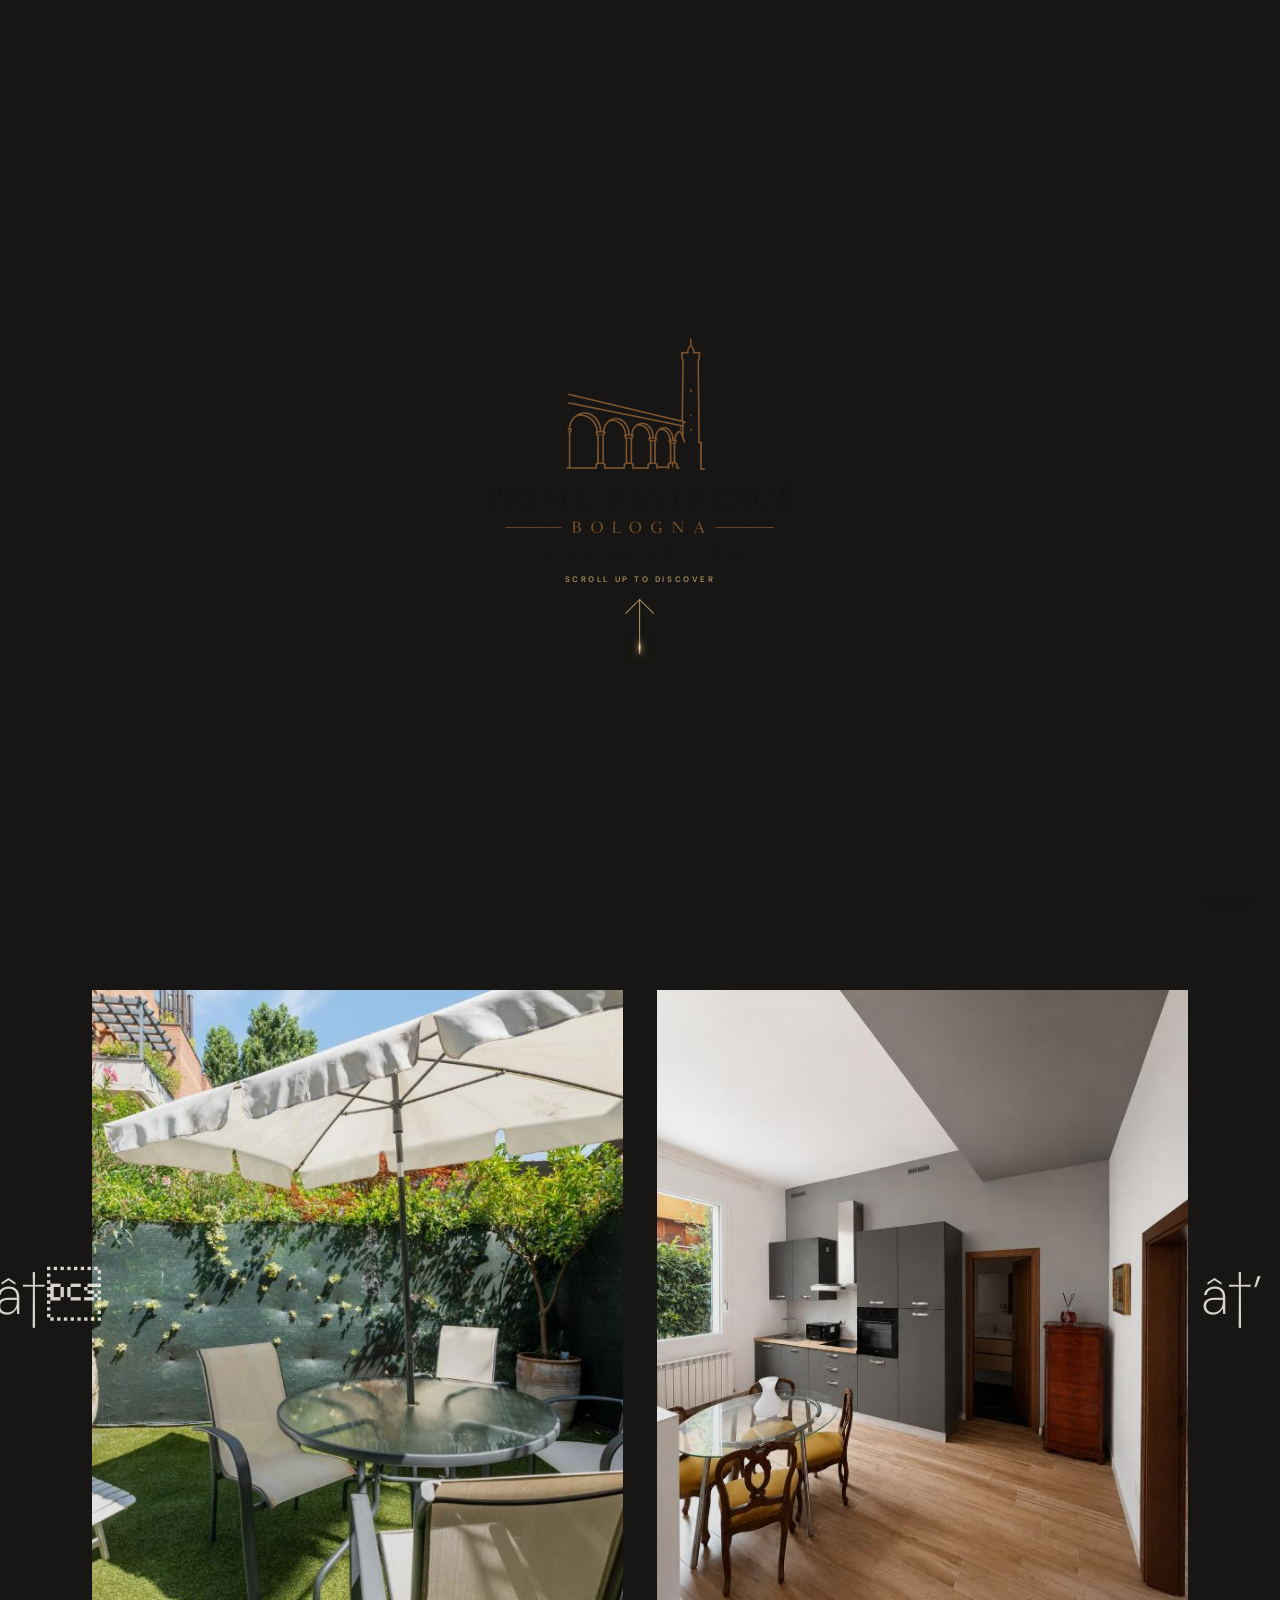
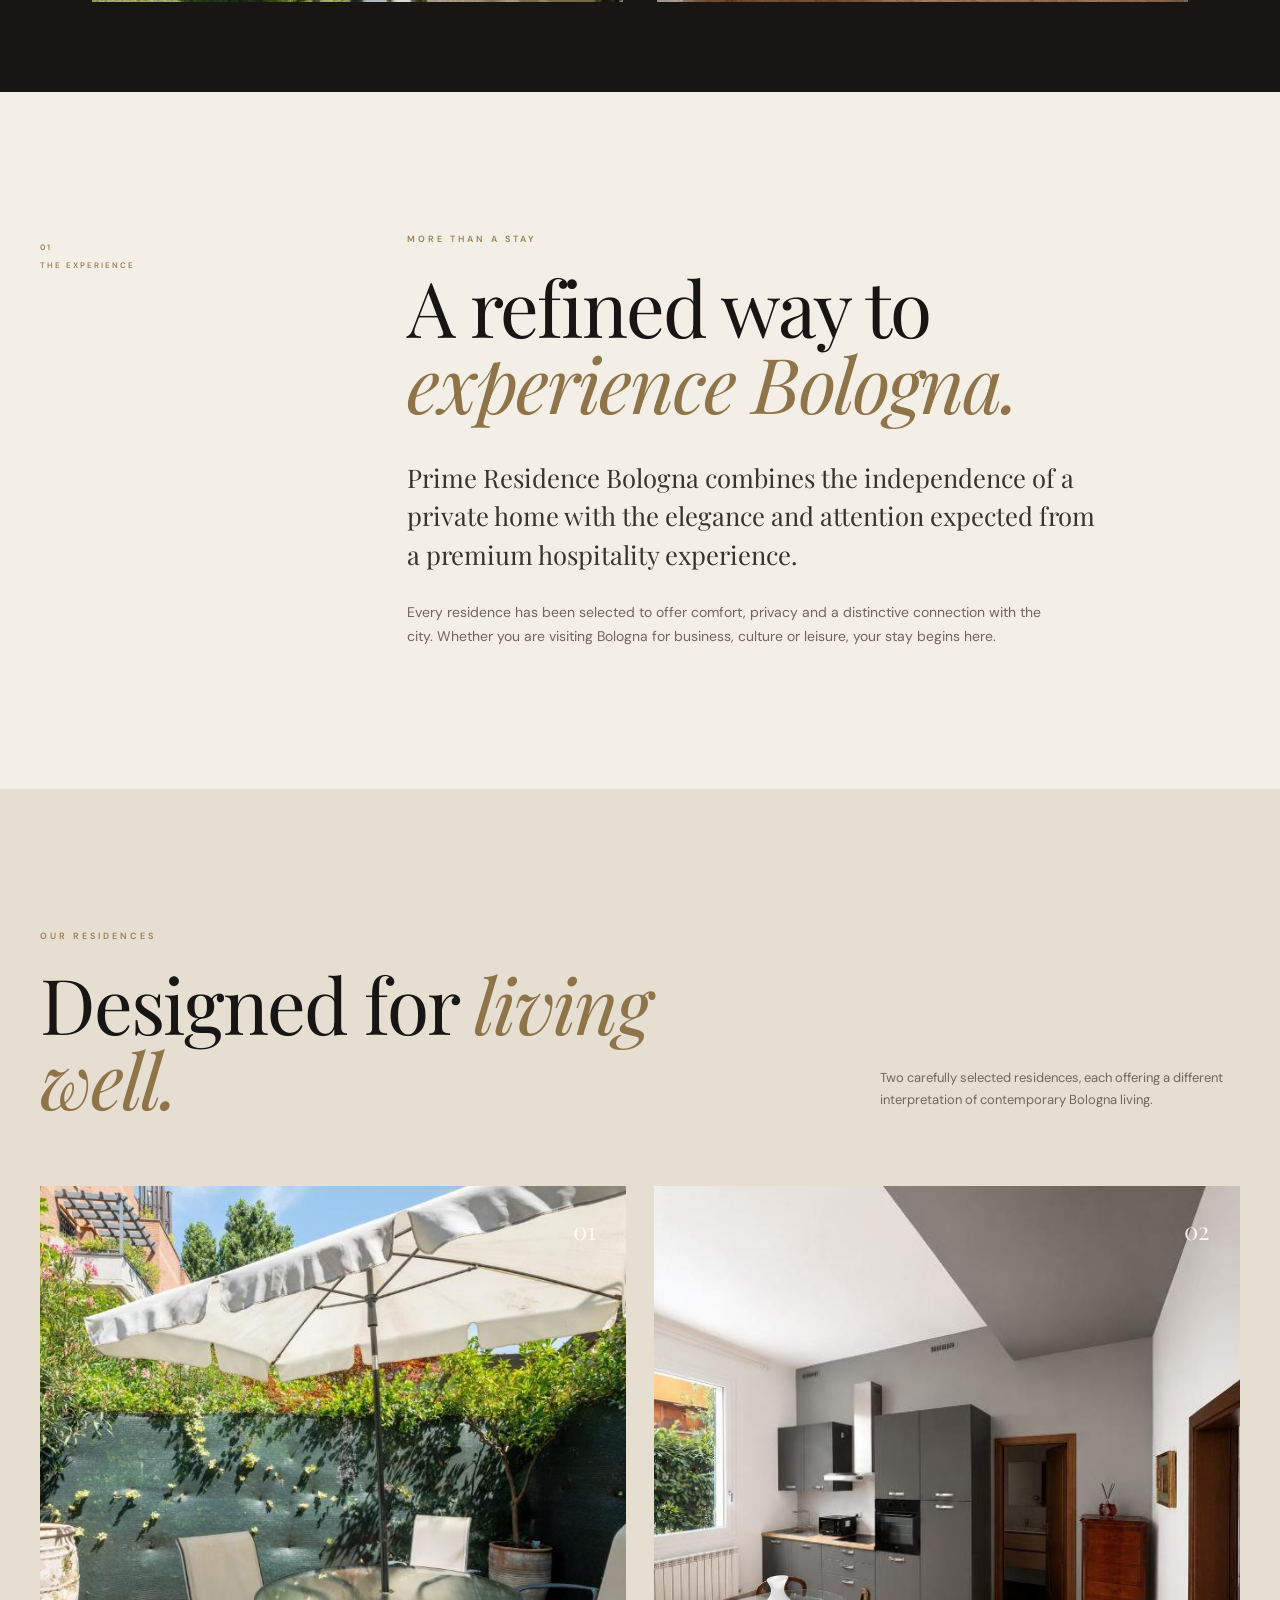
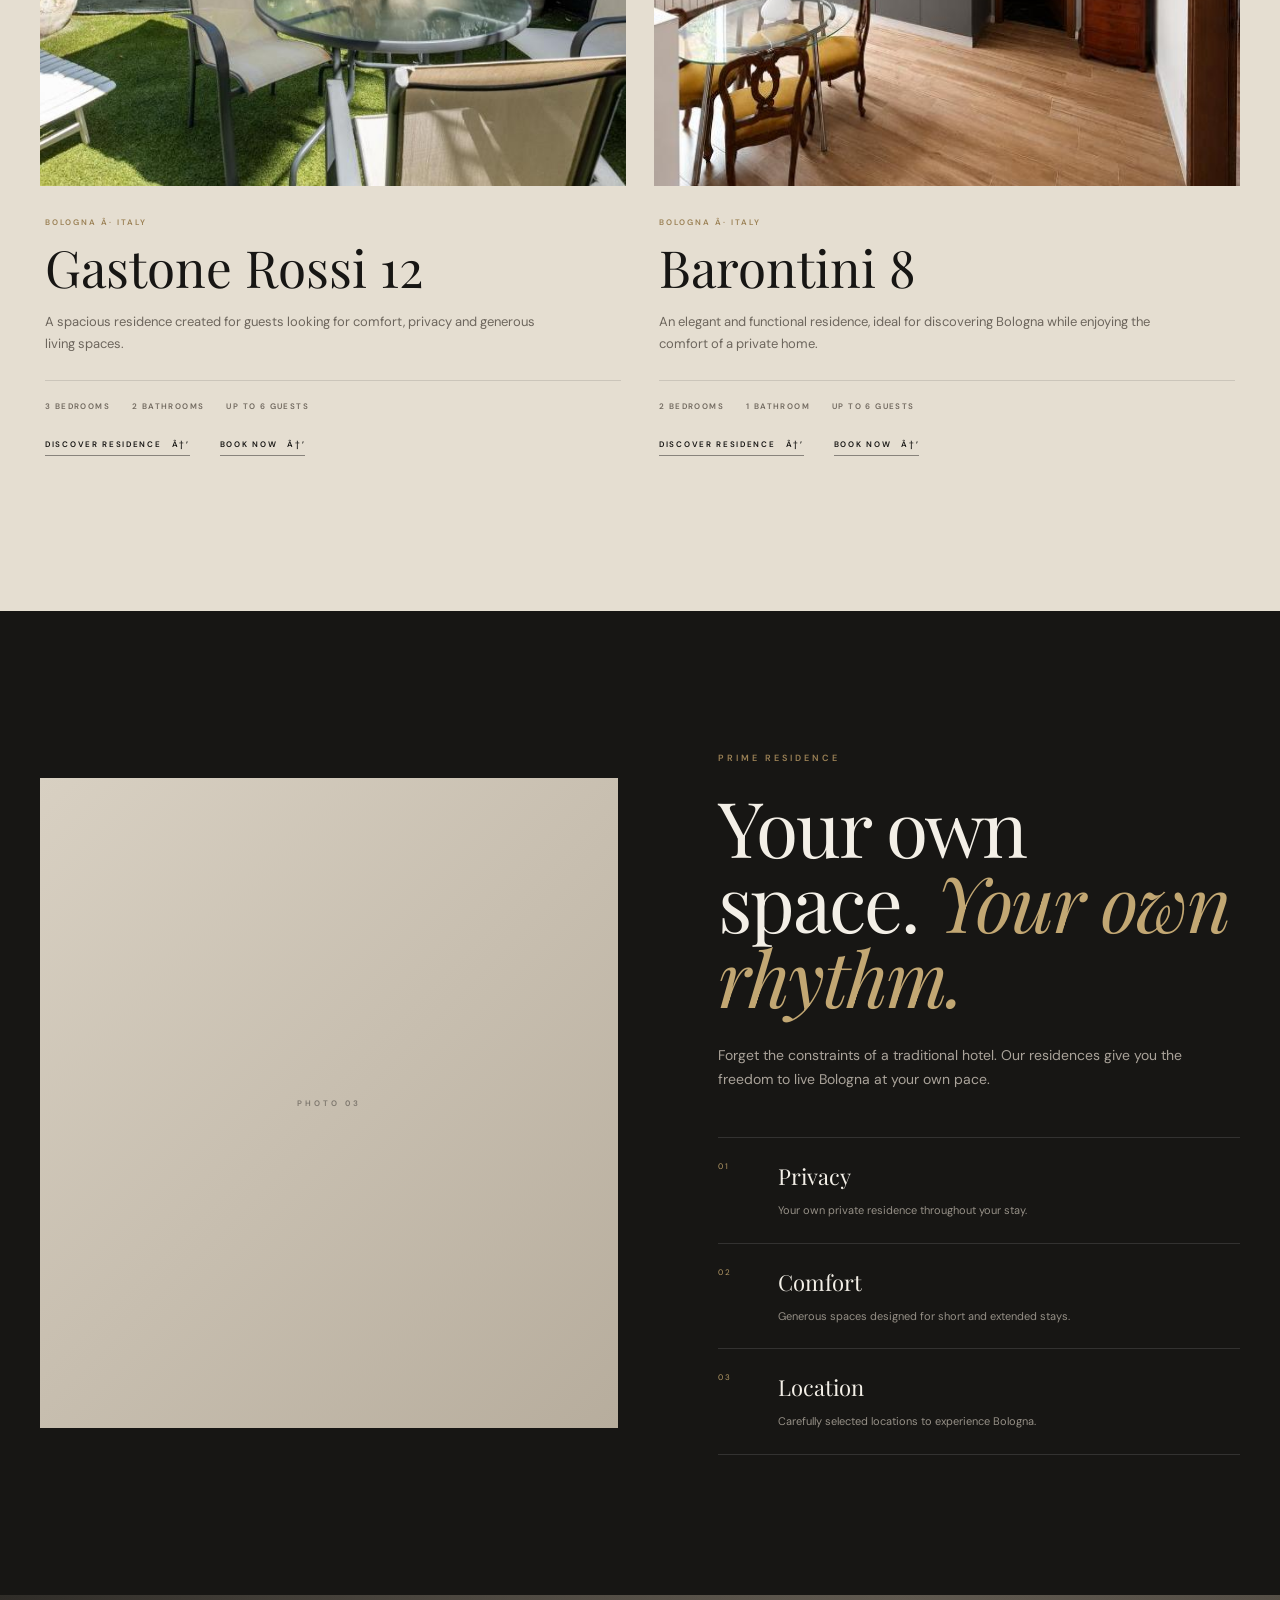
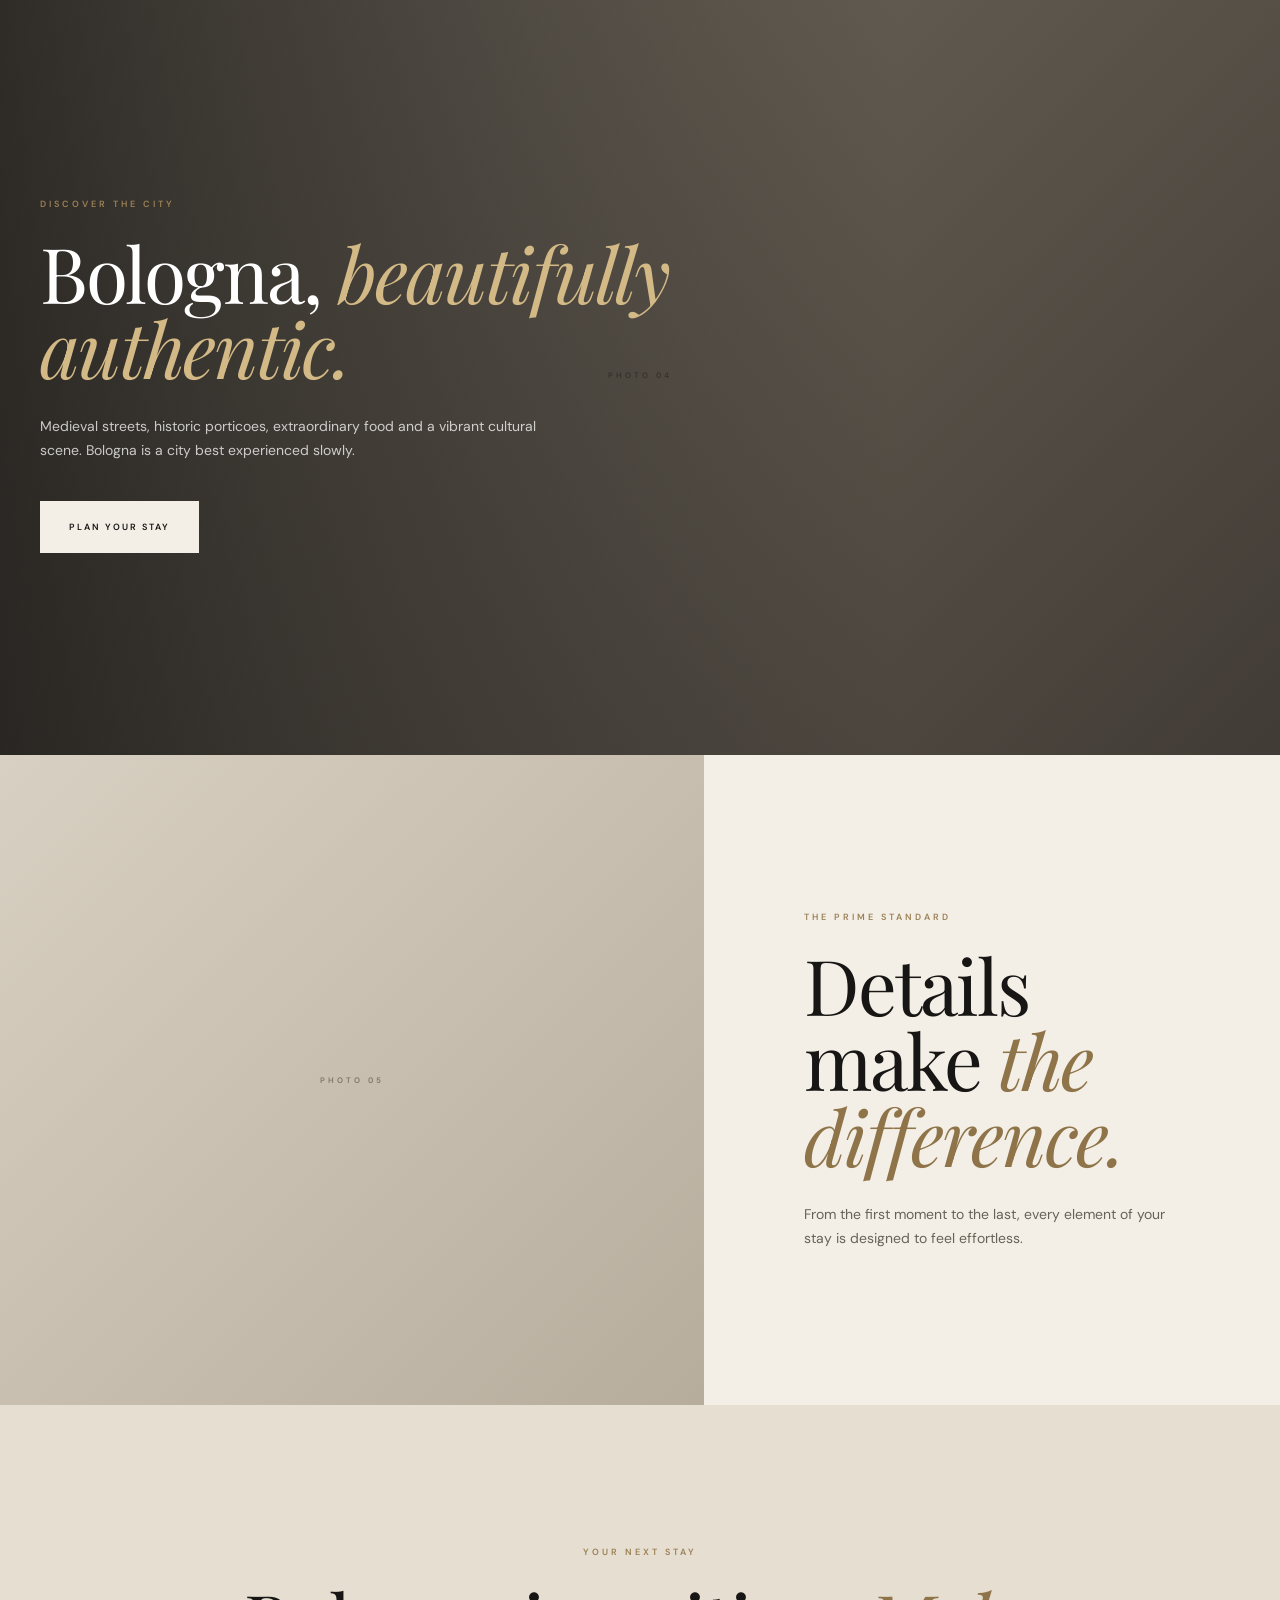
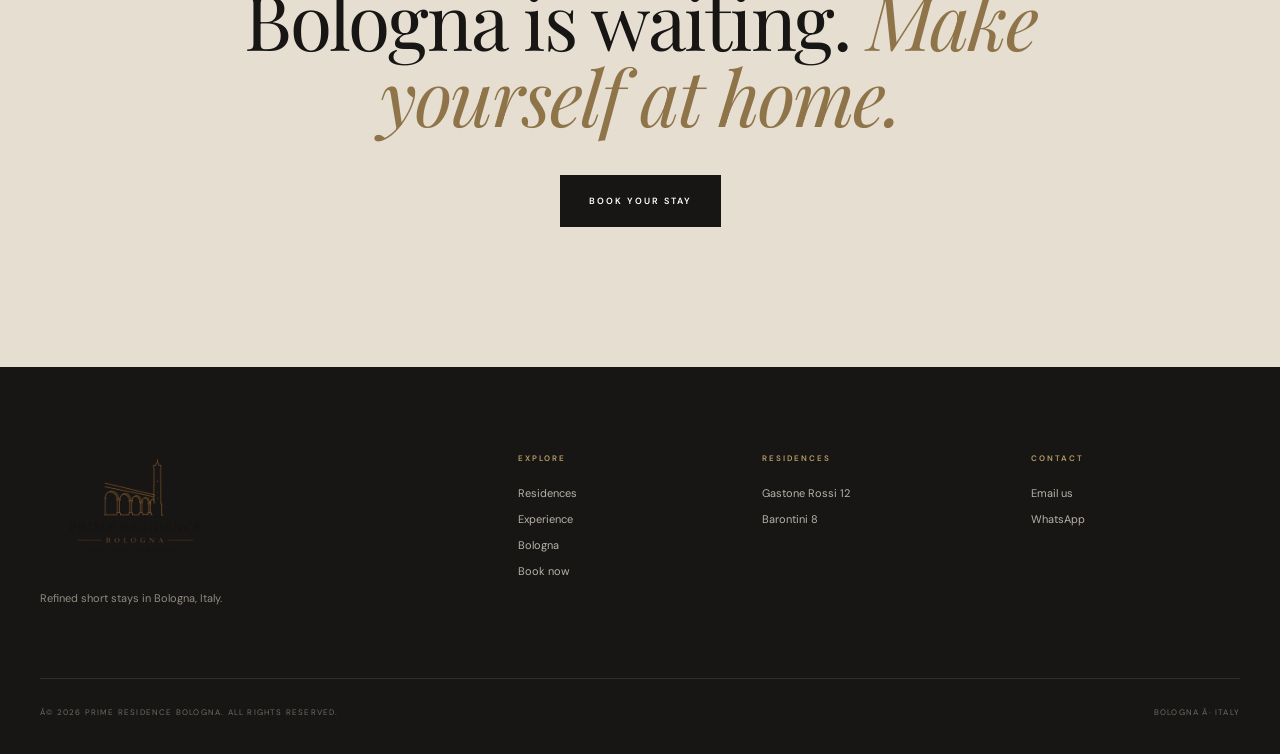
==== index.html @ ae4b20bf "Update index.html" ====
<!DOCTYPE html>

<html lang="en">
<head>
<meta charset="utf-8"/>
<meta content="width=device-width, initial-scale=1.0" name="viewport"/>
<title>
    Prime Residence Bologna | Luxury Short Stay Apartments
  </title>
<meta content="Prime Residence Bologna offers refined apartments for short stays in Bologna, Italy." name="description"/>
<link href="https://fonts.googleapis.com" rel="preconnect"/>
<link crossorigin="" href="https://fonts.gstatic.com" rel="preconnect"/>
<link href="https://fonts.googleapis.com/css2?family=DM+Sans:wght@300;400;500;600&amp;family=Playfair+Display:wght@400;500;600&amp;display=swap" rel="stylesheet"/>
<link href="style.css" rel="stylesheet"/>
<style>

    /* =====================================================
       LOADER â€” SCROLL UP TO DISCOVER
    ====================================================== */

    .loader-scroll-hint{
      position:absolute;
      left:50%;
      top:calc(50% + 125px);
      z-index:2;
      display:flex;
      flex-direction:column;
      align-items:center;
      justify-content:center;
      gap:16px;
      width:max-content;
      color:#b69b67;
      text-align:center;
      transform:translateX(-50%);
      pointer-events:none
    }

    .loader-scroll-text{
      display:block;
      color:#b69b67;
      font-size:8px;
      font-weight:600;
      line-height:1;
      letter-spacing:.32em;
      text-transform:uppercase;
      white-space:nowrap;
      opacity:.9
    }

    .loader-scroll-arrow{
      position:relative;
      display:block;
      width:38px;
      height:58px;
      flex-shrink:0
    }

    .loader-scroll-arrow-shaft{
      position:absolute;
      left:50%;
      top:0;
      width:1px;
      height:55px;
      background:#b69b67;
      transform:translateX(-50%)
    }

    .loader-scroll-arrow::before{
      content:"";
      position:absolute;
      left:50%;
      top:0;
      width:20px;
      height:1px;
      background:#b69b67;
      transform-origin:left center;
      transform:rotate(135deg)
    }

    .loader-scroll-arrow::after{
      content:"";
      position:absolute;
      right:50%;
      top:0;
      width:20px;
      height:1px;
      background:#b69b67;
      transform-origin:right center;
      transform:rotate(-135deg)
    }

    .loader-scroll-glow{
      position:absolute;
      left:50%;
      bottom:3px;
      width:2px;
      height:13px;
      border-radius:20px;
      background:linear-gradient(
        to top,
        rgba(182,155,103,0),
        rgba(245,225,181,1),
        rgba(182,155,103,0)
      );
      box-shadow:
        0 0 5px rgba(182,155,103,.95),
        0 0 10px rgba(182,155,103,.6),
        0 0 18px rgba(182,155,103,.28);
      transform:translateX(-50%);
      animation:loaderGlowUp 1.65s ease-in-out infinite;
      pointer-events:none
    }

    @keyframes loaderGlowUp{
      0%{bottom:3px;opacity:0}
      15%{opacity:1}
      72%{opacity:1}
      100%{bottom:42px;opacity:0}
    }

    .loader{cursor:grab}
    .loader.mouse-dragging{cursor:grabbing}

    /* =====================================================
       NAVIGATION PAGE TRANSITION
    ====================================================== */

    .page-swipe-transition{
      position:fixed;
      inset:0;
      z-index:9998;
      background:#171614;
      transform:translate3d(0,-101%,0);
      pointer-events:none;
      visibility:hidden;
      will-change:transform;
    }

    .page-swipe-transition.enter{
      visibility:visible;
      pointer-events:auto;
      animation:pageSwipeEnter .72s cubic-bezier(.76,0,.24,1) forwards
    }

    .page-swipe-transition.leave{
      visibility:visible;
      pointer-events:auto;
      animation:pageSwipeLeave .72s cubic-bezier(.76,0,.24,1) forwards
    }

    @keyframes pageSwipeEnter{
      from{transform:translate3d(0,-101%,0)}
      to{transform:translate3d(0,0,0)}
    }

    @keyframes pageSwipeLeave{
      from{transform:translate3d(0,0,0)}
      to{transform:translate3d(0,101%,0)}
    }

    @media(max-width:700px){

      .loader-scroll-hint{
        top:calc(50% + 108px);
        gap:14px
      }

      .loader-scroll-text{
        font-size:7px;
        letter-spacing:.28em
      }

      .loader-scroll-arrow{
        width:34px;
        height:52px
      }

      .loader-scroll-arrow-shaft{
        height:49px
      }

      .loader-scroll-arrow::before,
      .loader-scroll-arrow::after{
        width:18px
      }

      @keyframes loaderGlowUp{
        0%{bottom:3px;opacity:0}
        15%{opacity:1}
        72%{opacity:1}
        100%{bottom:36px;opacity:0}
      }

    }

    @media(max-height:600px){
      .loader-scroll-hint{
        top:calc(50% + 95px)
      }
    }


    /* =====================================================
       HOME GALLERY â€” IMMERSIVE TWO-PANEL CAROUSEL
    ====================================================== */

    .prime-home-gallery{
      position:relative;
      display:flex;
      align-items:center;
      width:100%;
      min-height:88vh;
      min-height:88svh;
      padding:70px 92px;
      overflow:hidden;
      background:#171614;
      color:#f3efe7
    }

    .prime-home-gallery-viewport{
      position:relative;
      width:100%;
      overflow:hidden;
      touch-action:pan-y;
      cursor:grab
    }

    .prime-home-gallery-viewport.is-dragging{
      cursor:grabbing
    }

    .prime-home-gallery-track{
      display:flex;
      align-items:stretch;
      gap:34px;
      will-change:transform;
      transition:transform .8s cubic-bezier(.22,.61,.36,1)
    }

    .prime-home-gallery-track.is-dragging{
      transition:none
    }

    .prime-home-gallery-slide{
      position:relative;
      flex:0 0 calc((100% - 34px)/2);
      height:min(68vh,720px);
      min-height:500px;
      overflow:hidden;
      background:#26231f
    }

    .prime-home-gallery-slide img{
      width:100%;
      height:100%;
      object-fit:cover;
      transform:scale(1.002);
      transition:transform 1s cubic-bezier(.22,.61,.36,1),filter .5s ease
    }

    .prime-home-gallery-slide::after{
      content:"";
      position:absolute;
      inset:0;
      background:linear-gradient(180deg,rgba(0,0,0,.03),rgba(0,0,0,.12));
      pointer-events:none
    }

    .prime-home-gallery-slide:hover img{
      transform:scale(1.025)
    }

    .prime-home-gallery-arrow{
      position:absolute;
      top:50%;
      z-index:6;
      display:flex;
      align-items:center;
      justify-content:center;
      width:62px;
      height:110px;
      color:#f3efe7;
      transform:translateY(-50%);
      opacity:.88;
      transition:opacity .25s ease,transform .25s ease
    }

    .prime-home-gallery-arrow span{
      display:block;
      font-family:"DM Sans",sans-serif;
      font-size:54px;
      font-weight:200;
      line-height:1
    }

    .prime-home-gallery-arrow:hover{
      opacity:1
    }

    .prime-home-gallery-prev{
      left:17px
    }

    .prime-home-gallery-next{
      right:17px
    }

    @media(max-width:1000px){
      .prime-home-gallery{
        min-height:78vh;
        padding:58px 62px
      }

      .prime-home-gallery-track{
        gap:22px
      }

      .prime-home-gallery-slide{
        flex-basis:calc((100% - 22px)/2);
        height:min(60vh,620px);
        min-height:430px
      }

      .prime-home-gallery-prev{left:3px}
      .prime-home-gallery-next{right:3px}
    }

    @media(max-width:700px){
      .prime-home-gallery{
        min-height:auto;
        padding:54px 42px
      }

      .prime-home-gallery-track{
        gap:16px
      }

      .prime-home-gallery-slide{
        flex:0 0 100%;
        height:68vh;
        min-height:420px
      }

      .prime-home-gallery-arrow{
        width:38px;
        height:88px
      }

      .prime-home-gallery-arrow span{
        font-size:38px
      }

      .prime-home-gallery-prev{left:1px}
      .prime-home-gallery-next{right:1px}
    }

    @media(max-width:430px){
      .prime-home-gallery{
        padding:42px 32px
      }

      .prime-home-gallery-slide{
        height:62vh;
        min-height:360px
      }
    }

  </style>
</head>
<body>
<!-- =====================================================
       INTRO LOADER
  ====================================================== -->
<div class="loader">
<div class="loader-inner">
<img class="site-brand-image site-brand-image-loader" src="images/prime-residence-logo.png" alt="Prime Residence Bologna"/>
</div>
<div aria-hidden="true" class="loader-scroll-hint">
<span class="loader-scroll-text">
        SCROLL UP TO DISCOVER
      </span>
<span class="loader-scroll-arrow">
<span class="loader-scroll-arrow-shaft"></span>
<span class="loader-scroll-glow"></span>
</span>
</div>
</div>
<!-- =====================================================
       PAGE TRANSITION
  ====================================================== -->
<div aria-hidden="true" class="page-swipe-transition" id="pageSwipeTransition"></div>
<!-- =====================================================
       NAVIGATION
  ====================================================== -->
<header class="navbar">
<div class="nav-container">
<a class="logo logo-image-link" href="index.html" aria-label="Prime Residence Bologna home">
<img class="site-brand-image site-brand-image-nav" src="images/prime-residence-logo.png" alt="Prime Residence Bologna"/>
</a>
<nav class="desktop-nav">
<a class="nav-swipe-link" href="#residences">
          Residences
        </a>
<a class="nav-swipe-link" href="#experience">
          Experience
        </a>
<a class="nav-swipe-link" href="#bologna">
          Bologna
        </a>
<a class="nav-book" href="booking.html">
          Book now
        </a>
</nav>
<button aria-label="Open menu" class="menu-toggle">
<span></span>
<span></span>
</button>
</div>
<div class="mobile-menu">
<a href="#residences">
        Residences
      </a>
<a href="#experience">
        Experience
      </a>
<a href="#bologna">
        Bologna
      </a>
<a href="booking.html">
        Book now
      </a>
</div>
</header>
<!-- =====================================================
       MAIN
  ====================================================== -->
<main>
<!-- =====================================================
         HERO
    ====================================================== -->
<section class="hero">
<div class="hero-overlay"></div>
<div class="hero-content reveal">
<p class="eyebrow">
          PRIME RESIDENCE BOLOGNA
        </p>
<h1>

          Stay beautifully.
          <br/>
<em>
            Live Bologna.
          </em>
</h1>
<p class="hero-text">

          Refined apartments designed for exceptional stays
          in the heart of Bologna.

        </p>
<div class="hero-buttons">
<a class="btn btn-primary" href="booking.html">
            Book your stay
          </a>
<a class="btn btn-outline" href="#residences">
            Explore residences
          </a>
</div>
</div>
<div class="hero-scroll">
<span>
          SCROLL TO EXPLORE
        </span>
<div class="scroll-line"></div>
</div>
</section>
<!-- =====================================================
         HOME GALLERY
    ====================================================== -->
<section class="prime-home-gallery" aria-label="Prime Residence gallery">
  <button class="prime-home-gallery-arrow prime-home-gallery-prev" type="button" aria-label="Previous images">
    <span aria-hidden="true">â†</span>
  </button>

  <div class="prime-home-gallery-viewport" id="primeHomeGalleryViewport">
    <div class="prime-home-gallery-track" id="primeHomeGalleryTrack">
      <a class="prime-home-gallery-slide" href="gastone-rossi-12.html">
        <img src="images/gastone-rossi-12/30.jpg" alt="Gastone Rossi 12 private garden" loading="eager" decoding="async"/>
      </a>
      <a class="prime-home-gallery-slide" href="barontini-8.html">
        <img src="images/barontini-8/13.jpg" alt="Barontini 8 kitchen and dining area" loading="eager" decoding="async"/>
      </a>
      <a class="prime-home-gallery-slide" href="gastone-rossi-12.html">
        <img src="images/gastone-rossi-12/01.jpg" alt="Gastone Rossi 12 bedroom" loading="lazy" decoding="async"/>
      </a>
      <a class="prime-home-gallery-slide" href="barontini-8.html">
        <img src="images/barontini-8/01.jpg" alt="Barontini 8 bedroom" loading="lazy" decoding="async"/>
      </a>
      <a class="prime-home-gallery-slide" href="gastone-rossi-12.html">
        <img src="images/gastone-rossi-12/22.jpg" alt="Gastone Rossi 12 interior" loading="lazy" decoding="async"/>
      </a>
      <a class="prime-home-gallery-slide" href="barontini-8.html">
        <img src="images/barontini-8/19.jpg" alt="Barontini 8 living area" loading="lazy" decoding="async"/>
      </a>
    </div>
  </div>

  <button class="prime-home-gallery-arrow prime-home-gallery-next" type="button" aria-label="Next images">
    <span aria-hidden="true">â†’</span>
  </button>
</section>
<!-- =====================================================
         INTRO
    ====================================================== -->
<section class="intro section">
<div class="container intro-grid">
<div class="intro-label reveal">
<span>
            01
          </span>
<span>
            THE EXPERIENCE
          </span>
</div>
<div class="intro-content reveal">
<p class="section-kicker">
            MORE THAN A STAY
          </p>
<h2>

            A refined way to

            <em>
              experience Bologna.
            </em>
</h2>
<p class="large-text">

            Prime Residence Bologna combines the independence
            of a private home with the elegance and attention
            expected from a premium hospitality experience.

          </p>
<p>

            Every residence has been selected to offer comfort,
            privacy and a distinctive connection with the city.
            Whether you are visiting Bologna for business,
            culture or leisure, your stay begins here.

          </p>
</div>
</div>
</section>
<!-- =====================================================
         RESIDENCES
    ====================================================== -->
<section class="residences section" id="residences">
<div class="container">
<div class="section-heading reveal">
<div>
<p class="section-kicker">
              OUR RESIDENCES
            </p>
<h2>

              Designed for

              <em>
                living well.
              </em>
</h2>
</div>
<p>

            Two carefully selected residences,
            each offering a different interpretation
            of contemporary Bologna living.

          </p>
</div>
<div class="residences-grid">
<!-- GASTONE ROSSI -->
<article class="residence-card reveal">
<a class="residence-image" href="gastone-rossi-12.html">
<img alt="Gastone Rossi 12 â€” private garden" class="residence-photo" decoding="async" loading="lazy" src="images/gastone-rossi-12/30.jpg"/>
<div class="residence-number">
                01
              </div>
</a>
<div class="residence-info">
<div>
<p class="residence-location">
                  BOLOGNA Â· ITALY
                </p>
<h3>
                  Gastone Rossi 12
                </h3>
<p>

                  A spacious residence created for guests
                  looking for comfort, privacy and generous
                  living spaces.

                </p>
</div>
<div class="residence-details">
<span>
                  3 Bedrooms
                </span>
<span>
                  2 Bathrooms
                </span>
<span>
                  Up to 6 Guests
                </span>
</div>
<div class="residence-actions">
<a class="text-link" href="gastone-rossi-12.html">

                  Discover residence

                  <span>â†’</span>
</a>
<a class="text-link" href="booking.html">

                  Book now

                  <span>â†’</span>
</a>
</div>
</div>
</article>
<!-- BARONTINI -->
<article class="residence-card reveal">
<a class="residence-image" href="barontini-8.html">
<img alt="Barontini 8 â€” kitchen and dining area" class="residence-photo" decoding="async" loading="lazy" src="images/barontini-8/13.jpg"/>
<div class="residence-number">
                02
              </div>
</a>
<div class="residence-info">
<div>
<p class="residence-location">
                  BOLOGNA Â· ITALY
                </p>
<h3>
                  Barontini 8
                </h3>
<p>

                  An elegant and functional residence,
                  ideal for discovering Bologna while
                  enjoying the comfort of a private home.

                </p>
</div>
<div class="residence-details">
<span>
                  2 Bedrooms
                </span>
<span>
                  1 Bathroom
                </span>
<span>
                  Up to 6 Guests
                </span>
</div>
<div class="residence-actions">
<a class="text-link" href="barontini-8.html">

                  Discover residence

                  <span>â†’</span>
</a>
<a class="text-link" href="booking.html">

                  Book now

                  <span>â†’</span>
</a>
</div>
</div>
</article>
</div>
</div>
</section>
<!-- =====================================================
         EXPERIENCE
    ====================================================== -->
<section class="experience section" id="experience">
<div class="container">
<div class="experience-grid">
<div class="experience-image reveal">
<div class="photo-placeholder large">
<span>
                PHOTO 03
              </span>
</div>
</div>
<div class="experience-content reveal">
<p class="section-kicker">
              PRIME RESIDENCE
            </p>
<h2>

              Your own space.

              <em>
                Your own rhythm.
              </em>
</h2>
<p>

              Forget the constraints of a traditional hotel.
              Our residences give you the freedom to live
              Bologna at your own pace.

            </p>
<div class="experience-list">
<div>
<span>
                  01
                </span>
<strong>
                  Privacy
                </strong>
<p>
                  Your own private residence throughout your stay.
                </p>
</div>
<div>
<span>
                  02
                </span>
<strong>
                  Comfort
                </strong>
<p>
                  Generous spaces designed for short and extended stays.
                </p>
</div>
<div>
<span>
                  03
                </span>
<strong>
                  Location
                </strong>
<p>
                  Carefully selected locations to experience Bologna.
                </p>
</div>
</div>
</div>
</div>
</div>
</section>
<!-- =====================================================
         BOLOGNA
    ====================================================== -->
<section class="bologna section" id="bologna">
<div class="bologna-background">
<div class="photo-placeholder full">
<span>
            PHOTO 04
          </span>
</div>
</div>
<div class="bologna-overlay"></div>
<div class="container bologna-content reveal">
<p class="section-kicker">
          DISCOVER THE CITY
        </p>
<h2>

          Bologna,

          <em>
            beautifully authentic.
          </em>
</h2>
<p>

          Medieval streets, historic porticoes,
          extraordinary food and a vibrant cultural scene.
          Bologna is a city best experienced slowly.

        </p>
<a class="btn btn-primary" href="booking.html">
          Plan your stay
        </a>
</div>
</section>
<!-- =====================================================
         VISUAL
    ====================================================== -->
<section class="visual-section">
<div class="visual-grid">
<div class="visual-item reveal">
<div class="photo-placeholder">
<span>
              PHOTO 05
            </span>
</div>
</div>
<div class="visual-text reveal">
<p class="section-kicker">
            THE PRIME STANDARD
          </p>
<h2>

            Details make

            <em>
              the difference.
            </em>
</h2>
<p>

            From the first moment to the last,
            every element of your stay is designed
            to feel effortless.

          </p>
</div>
</div>
</section>
<!-- =====================================================
         CTA
    ====================================================== -->
<section class="cta section">
<div class="container cta-content reveal">
<p class="section-kicker">
          YOUR NEXT STAY
        </p>
<h2>

          Bologna is waiting.

          <em>
            Make yourself at home.
          </em>
</h2>
<a class="btn btn-primary" href="booking.html">
          Book your stay
        </a>
</div>
</section>
</main>
<!-- =====================================================
       FOOTER
  ====================================================== -->
<footer class="footer">
<div class="container">
<div class="footer-top">
<div class="footer-brand">
<div class="logo logo-image-link">
<img class="site-brand-image site-brand-image-footer" src="images/prime-residence-logo.png" alt="Prime Residence Bologna"/>
</div>
<p>
            Refined short stays in Bologna, Italy.
          </p>
</div>
<div class="footer-column">
<p class="footer-title">
            EXPLORE
          </p>
<a href="#residences">
            Residences
          </a>
<a href="#experience">
            Experience
          </a>
<a href="#bologna">
            Bologna
          </a>
<a href="booking.html">
            Book now
          </a>
</div>
<div class="footer-column">
<p class="footer-title">
            RESIDENCES
          </p>
<a href="gastone-rossi-12.html">
            Gastone Rossi 12
          </a>
<a href="barontini-8.html">
            Barontini 8
          </a>
</div>
<div class="footer-column">
<p class="footer-title">
            CONTACT
          </p>
<a href="mailto:vittoriolandi005@gmail.com">
            Email us
          </a>
<a href="https://wa.me/393917055625" rel="noopener noreferrer" target="_blank">
            WhatsApp
          </a>
</div>
</div>
<div class="footer-bottom">
<p>

          Â© <span id="year"></span>
          Prime Residence Bologna.
          All rights reserved.

        </p>
<p>
          Bologna Â· Italy
        </p>
</div>
</div>
</footer>
<!-- =====================================================
       PRIME ASSISTANT
  ====================================================== -->
<div class="prime-assistant" data-assistant-page="home" data-assistant-residence="Prime Residence Bologna">
<div aria-hidden="true" class="prime-assistant-prompt">
<button aria-label="Ask about Prime Residence Bologna" class="assistant-prompt-main" type="button">
<span class="assistant-prompt-dot"></span>
<span class="assistant-prompt-content">
<span class="assistant-prompt-label">
            PRIME ASSISTANT
          </span>
<strong>
            What would you like to know about Prime Residence Bologna?
          </strong>
<small>
            Discover our residences, the experience and how to plan your stay.
          </small>
</span>
<span class="assistant-prompt-arrow">
          â†’
        </span>
</button>
<button aria-label="Close assistant suggestion" class="assistant-prompt-close" type="button">
        Ã—
      </button>
</div>
<button aria-expanded="false" aria-label="Open Prime Residence Assistant" class="prime-assistant-launcher" type="button">
<span class="assistant-launcher-dot"></span>
<span class="assistant-launcher-text">
        PRIME ASSISTANT
      </span>
</button>
<section aria-hidden="true" aria-label="Prime Residence virtual assistant" class="prime-assistant-window">
<div class="prime-assistant-header">
<div class="prime-assistant-identity">
<span class="assistant-status-dot"></span>
<div>
<span class="assistant-name">
              PRIME ASSISTANT
            </span>
<span class="assistant-status">
              PRIME RESIDENCE BOLOGNA
            </span>
</div>
</div>
<button aria-label="Close Prime Residence Assistant" class="prime-assistant-close" type="button">
          Ã—
        </button>
</div>
<div aria-live="polite" class="prime-assistant-messages">
<div class="assistant-message assistant-message-bot">
<span class="assistant-message-label">
            PRIME ASSISTANT
          </span>
<p>
            Welcome to Prime Residence Bologna.
            What would you like to know about us?
          </p>
</div>
</div>
<div class="prime-assistant-suggestions">
<button class="assistant-suggestion" data-question="about-prime" type="button">
          WHAT IS PRIME?
        </button>
<button class="assistant-suggestion" data-question="residences" type="button">
          THE RESIDENCES
        </button>
<button class="assistant-suggestion" data-question="compare" type="button">
          COMPARE
        </button>
<button class="assistant-suggestion" data-question="booking" type="button">
          BOOKING
        </button>
<button class="assistant-suggestion" data-question="location" type="button">
          LOCATION
        </button>
</div>
<form autocomplete="off" class="prime-assistant-form">
<label class="assistant-visually-hidden" for="primeAssistantInput">
          Ask Prime Residence Assistant a question
        </label>
<input class="prime-assistant-input" id="primeAssistantInput" maxlength="250" placeholder="Ask about Prime Residence Bologna..." type="text"/>
<button aria-label="Send message" class="prime-assistant-send" type="submit">
          â†’
        </button>
</form>
<div class="prime-assistant-contact">
<span>
          NEED PERSONAL ASSISTANCE?
        </span>
<div>
<a href="https://wa.me/393917055625" rel="noopener noreferrer" target="_blank">
            WHATSAPP â†—
          </a>
<a href="mailto:vittoriolandi005@gmail.com">
            EMAIL â†—
          </a>
</div>
</div>
</section>
</div>
<!-- =====================================================
       WHATSAPP
  ====================================================== -->
<a aria-label="Contact Prime Residence Bologna on WhatsApp" class="whatsapp-button" href="https://wa.me/393917055625" rel="noopener noreferrer" target="_blank">
<span>
      WhatsApp
    </span>
</a>

<script>
(function(){
  const viewport=document.querySelector('#primeHomeGalleryViewport');
  const track=document.querySelector('#primeHomeGalleryTrack');
  const prev=document.querySelector('.prime-home-gallery-prev');
  const next=document.querySelector('.prime-home-gallery-next');
  if(!viewport||!track)return;

  const slides=Array.from(track.children);
  if(slides.length<2)return;

  let index=0;
  let pointerDown=false;
  let startX=0;
  let lastX=0;
  let moved=false;
  let suppressClick=false;

  function visibleCount(){
    return window.matchMedia('(max-width:700px)').matches?1:2;
  }

  function maxIndex(){
    return Math.max(0,slides.length-visibleCount());
  }

  function step(){
    const first=slides[0];
    if(!first)return 0;
    const styles=getComputedStyle(track);
    const gap=parseFloat(styles.columnGap||styles.gap||0)||0;
    return first.getBoundingClientRect().width+gap;
  }

  function render(animate=true,dragOffset=0){
    index=Math.min(maxIndex(),Math.max(0,index));
    track.classList.toggle('is-dragging',!animate);
    const x=-(index*step())+dragOffset;
    track.style.transform=`translate3d(${x}px,0,0)`;
  }

  function go(direction){
    const max=maxIndex();
    if(direction>0){
      index=index>=max?0:index+1;
    }else{
      index=index<=0?max:index-1;
    }
    render(true);
  }

  prev&&prev.addEventListener('click',()=>go(-1));
  next&&next.addEventListener('click',()=>go(1));

  viewport.addEventListener('pointerdown',e=>{
    if(e.pointerType==='mouse'&&e.button!==0)return;
    pointerDown=true;
    moved=false;
    startX=e.clientX;
    lastX=e.clientX;
    viewport.classList.add('is-dragging');
    try{viewport.setPointerCapture(e.pointerId)}catch(_){}
  });

  viewport.addEventListener('pointermove',e=>{
    if(!pointerDown)return;
    lastX=e.clientX;
    const dx=lastX-startX;
    if(Math.abs(dx)>5)moved=true;
    render(false,dx);
  });

  function endDrag(e){
    if(!pointerDown)return;
    pointerDown=false;
    viewport.classList.remove('is-dragging');
    const dx=(e&&typeof e.clientX==='number'?e.clientX:lastX)-startX;
    const threshold=Math.min(120,Math.max(55,step()*.12));
    if(Math.abs(dx)>=threshold){
      if(dx<0)go(1);else go(-1);
      suppressClick=true;
      setTimeout(()=>{suppressClick=false},0);
    }else{
      render(true);
    }
  }

  viewport.addEventListener('pointerup',endDrag);
  viewport.addEventListener('pointercancel',endDrag);
  viewport.addEventListener('lostpointercapture',endDrag);

  viewport.addEventListener('click',e=>{
    if(suppressClick||moved){
      e.preventDefault();
      e.stopPropagation();
      moved=false;
    }
  },true);

  window.addEventListener('resize',()=>render(false));
  window.addEventListener('load',()=>render(false));
  render(false);
})();
</script>
<script src="script.js"></script>
</body>
</html>
---- style.css ----
/* =========================================================
   PRIME RESIDENCE BOLOGNA
   COMPLETE WEBSITE STYLESHEET
========================================================= */

/* RESET */
*{margin:0;padding:0;box-sizing:border-box}
html{scroll-behavior:smooth}
body{margin:0;font-family:"DM Sans",sans-serif;background:#f3efe7;color:#171614;overflow-x:hidden}
body,button,input,select,textarea{font-family:"DM Sans",sans-serif}
a{color:inherit;text-decoration:none}
button{padding:0;border:0;background:transparent;color:inherit;cursor:pointer}
img{display:block;width:100%;max-width:100%}
::selection{background:#b69b67;color:#fff}

/* GLOBAL */
.container{width:min(1240px,calc(100% - 80px));margin-inline:auto}
.section{position:relative;padding:140px 0}
h1,h2,h3,h4{margin:0;font-family:"Playfair Display",serif;font-weight:400}
h1{font-size:clamp(58px,8vw,112px);line-height:.92;letter-spacing:-3px}
h2{font-size:clamp(44px,6vw,78px);line-height:.98;letter-spacing:-2px}
h3{font-size:clamp(34px,4vw,54px);line-height:1}
em{font-weight:400}
p{line-height:1.7}
.section-kicker,.eyebrow{margin-bottom:22px;color:#9b8155;font-size:9px;font-weight:600;letter-spacing:3px;text-transform:uppercase}
.btn{display:inline-flex;align-items:center;justify-content:center;min-height:52px;padding:0 28px;border:1px solid transparent;font-size:9px;font-weight:600;letter-spacing:2px;text-transform:uppercase;transition:background .3s ease,color .3s ease,border-color .3s ease,transform .3s ease}
.btn:hover{transform:translateY(-2px)}
.btn-primary{background:#171614;color:#fff}
.btn-primary:hover{background:#b69b67}
.btn-outline{border-color:currentColor}

/* LOADER */
.loader{position:fixed;inset:0;z-index:9999;display:flex;align-items:center;justify-content:center;background:#171614;color:#f3efe7;overflow:hidden;transition:opacity .8s ease,visibility .8s ease}
.loader.hide{opacity:0;visibility:hidden;pointer-events:none}
.loader-inner{display:flex;flex-direction:column;align-items:center;justify-content:center;text-align:center;animation:loaderFade 1.2s ease both}
.loader-logo{font-family:"Playfair Display",serif;font-size:clamp(31px,4vw,58px);font-weight:400;line-height:1;letter-spacing:.16em}
.loader-line{width:45px;height:1px;margin:23px 0 18px;background:#b69b67}
.loader-city{color:#b69b67;font-size:9px;font-weight:600;letter-spacing:.45em}
@keyframes loaderFade{from{opacity:0;transform:translateY(15px)}to{opacity:1;transform:translateY(0)}}

/* NAVBAR */
.navbar{position:fixed;top:0;left:0;z-index:1000;width:100%;color:#fff;transition:background .4s ease,color .4s ease,box-shadow .4s ease,backdrop-filter .4s ease}
.navbar.scrolled{background:rgba(243,239,231,.96);color:#171614;box-shadow:0 1px 0 rgba(23,22,20,.08);backdrop-filter:blur(14px);-webkit-backdrop-filter:blur(14px)}
.nav-container{position:relative;z-index:2;width:min(1400px,calc(100% - 80px));height:96px;margin-inline:auto;display:flex;align-items:center;justify-content:space-between}
.logo{position:relative;display:flex;flex-direction:column;align-items:flex-start;flex-shrink:0;line-height:1;color:inherit}
.logo-main{white-space:nowrap;font-family:"Playfair Display",serif;font-size:23px;font-weight:400;line-height:1;letter-spacing:.04em}
.logo-sub{margin-top:8px;color:#b69b67;font-size:7px;font-weight:600;line-height:1;letter-spacing:.4em}
.desktop-nav{display:flex;align-items:center;justify-content:flex-end;gap:38px}
.desktop-nav>a{position:relative;white-space:nowrap;font-size:9px;font-weight:600;line-height:1;letter-spacing:.2em;text-transform:uppercase}
.desktop-nav>a:not(.nav-book)::after{content:"";position:absolute;left:0;bottom:-8px;width:0;height:1px;background:currentColor;transition:width .3s ease}
.desktop-nav>a:not(.nav-book):hover::after{width:100%}
.nav-book{min-width:106px;padding:13px 17px;border:1px solid currentColor;text-align:center;transition:background .3s ease,color .3s ease,border-color .3s ease}
.nav-book:hover{background:#171614;border-color:#171614;color:#fff}
.navbar:not(.scrolled) .nav-book:hover{background:#f3efe7;border-color:#f3efe7;color:#171614}
.menu-toggle{position:relative;z-index:3;display:none;align-items:center;justify-content:center;flex-direction:column;width:42px;height:42px;gap:7px}
.menu-toggle span{display:block;width:25px;height:1px;background:currentColor;transform-origin:center;transition:transform .3s ease,background .3s ease}
.menu-toggle.active span:first-child{transform:translateY(4px) rotate(45deg)}
.menu-toggle.active span:last-child{transform:translateY(-4px) rotate(-45deg)}
.mobile-menu{position:fixed;inset:0;z-index:1;display:flex;flex-direction:column;align-items:center;justify-content:center;gap:30px;width:100%;min-height:100vh;min-height:100svh;padding:110px 30px 50px;background:#171614;color:#f3efe7;opacity:0;visibility:hidden;pointer-events:none;transform:translateY(-15px);transition:opacity .35s ease,visibility .35s ease,transform .35s ease}
.mobile-menu.active{opacity:1;visibility:visible;pointer-events:auto;transform:translateY(0)}
.mobile-menu a{font-family:"Playfair Display",serif;font-size:clamp(36px,10vw,52px);line-height:1.1;transition:color .25s ease}
.mobile-menu a:hover{color:#b69b67}

/* HERO */
.hero{position:relative;display:flex;align-items:flex-end;width:100%;min-height:100vh;min-height:100svh;overflow:hidden;background:radial-gradient(circle at 70% 35%,#35312c 0%,#24211e 38%,#171614 100%);color:#fff}
.hero-overlay{position:absolute;inset:0;z-index:0;background:linear-gradient(90deg,rgba(0,0,0,.38),rgba(0,0,0,.05) 65%,rgba(0,0,0,.12))}
.hero-content{position:relative;z-index:2;width:min(1240px,calc(100% - 80px));margin-inline:auto;padding:170px 0 90px}
.hero-content .eyebrow{color:#c3aa78}
.hero-content h1{max-width:1000px;color:#fff}
.hero-content h1 em{color:#c7ad7b}
.hero-text{max-width:520px;margin-top:32px;color:rgba(255,255,255,.72);font-size:14px;line-height:1.8}
.hero-buttons{display:flex;flex-wrap:wrap;gap:14px;margin-top:38px}
.hero .btn-primary{background:#f3efe7;color:#171614}
.hero .btn-primary:hover{background:#b69b67;color:#fff}
.hero .btn-outline{border-color:rgba(255,255,255,.58);color:#fff}
.hero .btn-outline:hover{background:#fff;border-color:#fff;color:#171614}
.hero-scroll{position:absolute;right:35px;bottom:45px;z-index:3;display:flex;flex-direction:column;align-items:center;gap:15px;color:rgba(255,255,255,.58);font-size:7px;font-weight:500;letter-spacing:.28em;writing-mode:vertical-rl}
.scroll-line{width:1px;height:48px;background:rgba(255,255,255,.35)}

/* PHOTO PLACEHOLDERS */
.photo-placeholder{position:relative;display:flex;align-items:center;justify-content:center;width:100%;height:100%;overflow:hidden;background:linear-gradient(135deg,#d8d0c2,#b7ad9d);color:rgba(23,22,20,.42)}
.photo-placeholder span{font-size:8px;font-weight:600;letter-spacing:3px;text-transform:uppercase}

/* INTRO */
.intro{background:#f3efe7}
.intro-grid{display:grid;grid-template-columns:.32fr 1fr;gap:100px;align-items:start}
.intro-label{display:flex;flex-direction:column;gap:8px;padding-top:10px;color:#9b8155;font-size:8px;font-weight:600;letter-spacing:2px}
.intro-content{max-width:850px}
.intro-content h2{max-width:800px}
.intro-content h2 em{color:#8e7448}
.large-text{max-width:700px;margin-top:38px;color:#37332e;font-family:"Playfair Display",serif;font-size:clamp(21px,2vw,27px);line-height:1.5}
.intro-content>p:last-child{max-width:650px;margin-top:28px;color:#6d665d;font-size:14px}

/* RESIDENCES */
.residences{background:#e5ded1}
.section-heading{display:flex;align-items:flex-end;justify-content:space-between;gap:70px;margin-bottom:70px}
.section-heading>div{max-width:760px}
.section-heading>p{max-width:360px;padding-bottom:5px;color:#70685e;font-size:13px}
.section-heading h2 em{color:#8e7448}
.residences-grid{display:grid;grid-template-columns:repeat(2,minmax(0,1fr));gap:28px}
.residence-card{min-width:0}
.residence-image{position:relative;display:block;width:100%;height:600px;overflow:hidden;background:#cbc2b5}
.residence-image .photo-placeholder{transition:transform .8s cubic-bezier(.2,.7,.2,1)}
.residence-card:hover .residence-image .photo-placeholder{transform:scale(1.035)}
.residence-number{position:absolute;top:28px;right:30px;z-index:2;color:rgba(255,255,255,.85);font-family:"Playfair Display",serif;font-size:24px}
.residence-info{padding:30px 5px 15px}
.residence-location{margin-bottom:12px;color:#9b8155;font-size:8px;font-weight:600;letter-spacing:2px}
.residence-info h3{font-size:clamp(38px,4vw,52px)}
.residence-info>div:first-child>p:last-child{max-width:500px;margin-top:18px;color:#6d665d;font-size:13px}
.residence-details{display:flex;flex-wrap:wrap;gap:22px;margin-top:25px;padding-top:20px;border-top:1px solid rgba(23,22,20,.12);color:#71695f;font-size:8px;font-weight:600;letter-spacing:1.4px;text-transform:uppercase}
.residence-actions{display:flex;flex-wrap:wrap;gap:30px;margin-top:28px}
.text-link{display:inline-flex;align-items:center;gap:10px;padding-bottom:6px;border-bottom:1px solid rgba(23,22,20,.45);font-size:8px;font-weight:600;letter-spacing:1.7px;text-transform:uppercase}
.text-link span{transition:transform .25s ease}
.text-link:hover span{transform:translateX(5px)}

/* EXPERIENCE */
.experience{background:#171614;color:#f3efe7}
.experience-grid{display:grid;grid-template-columns:1.05fr .95fr;gap:100px;align-items:center}
.experience-image,.experience-image .photo-placeholder{min-height:650px}
.experience-content{max-width:550px}
.experience-content h2 em{color:#c2a773}
.experience-content>p:not(.section-kicker){max-width:500px;margin-top:30px;color:#aaa39a;font-size:14px}
.experience-list{margin-top:45px}
.experience-list>div{position:relative;display:grid;grid-template-columns:45px 1fr;gap:15px;padding:23px 0;border-top:1px solid rgba(255,255,255,.12)}
.experience-list>div:last-child{border-bottom:1px solid rgba(255,255,255,.12)}
.experience-list span{color:#b69b67;font-size:8px;letter-spacing:2px}
.experience-list strong{font-family:"Playfair Display",serif;font-size:22px;font-weight:400}
.experience-list p{grid-column:2;margin-top:-5px;color:#969087;font-size:11px}

/* BOLOGNA */
.bologna{position:relative;display:flex;align-items:center;min-height:760px;overflow:hidden;color:#fff}
.bologna-background{position:absolute;inset:0;z-index:0}
.bologna-background .photo-placeholder{width:100%;height:100%;min-height:760px;background:linear-gradient(135deg,#9b9181,#514a42)}
.bologna-overlay{position:absolute;inset:0;z-index:1;background:linear-gradient(90deg,rgba(17,16,15,.78),rgba(17,16,15,.25) 70%)}
.bologna-content{position:relative;z-index:2}
.bologna-content h2{max-width:760px}
.bologna-content h2 em{color:#d2b985}
.bologna-content>p:not(.section-kicker){max-width:500px;margin-top:30px;color:rgba(255,255,255,.75);font-size:14px}
.bologna-content .btn{margin-top:38px}
.bologna-content .btn-primary{background:#f3efe7;color:#171614}

/* VISUAL */
.visual-section{background:#f3efe7}
.visual-grid{display:grid;grid-template-columns:1.1fr .9fr;min-height:650px}
.visual-item,.visual-item .photo-placeholder{min-height:650px}
.visual-text{display:flex;flex-direction:column;justify-content:center;padding:100px}
.visual-text h2{max-width:590px}
.visual-text h2 em{color:#8e7448}
.visual-text>p:last-child{max-width:480px;margin-top:30px;color:#686157;font-size:14px}

/* CTA */
.cta{background:#e5ded1;text-align:center}
.cta-content{max-width:950px}
.cta h2{max-width:850px;margin-inline:auto}
.cta h2 em{color:#8e7448}
.cta .btn{margin-top:42px}

/* FOOTER */
.footer{padding:85px 0 35px;background:#171614;color:#f3efe7}
.footer-top{display:grid;grid-template-columns:1.6fr .7fr .8fr .8fr;gap:60px;padding-bottom:70px}
.footer-brand .logo-main{font-size:27px}
.footer-brand>p{max-width:310px;margin-top:22px;color:#918b83;font-size:11px}
.footer-title{margin-bottom:21px;color:#b69b67;font-size:8px;font-weight:600;letter-spacing:2px;text-transform:uppercase}
.footer-column a{display:block;width:fit-content;margin-bottom:12px;color:#b8b2aa;font-size:11px;transition:color .25s ease}
.footer-column a:hover{color:#fff}
.footer-bottom{display:flex;align-items:center;justify-content:space-between;gap:30px;padding-top:27px;border-top:1px solid rgba(255,255,255,.1);color:#706a63;font-size:8px;letter-spacing:1.2px;text-transform:uppercase}

/* WHATSAPP */
.whatsapp-button{position:fixed;right:25px;bottom:25px;z-index:900;display:flex;align-items:center;justify-content:center;width:58px;height:58px;border-radius:50%;background:#171614;color:#fff;box-shadow:0 8px 30px rgba(0,0,0,.2);font-size:7px;font-weight:600;letter-spacing:.8px;transition:transform .3s ease,background .3s ease}
.whatsapp-button:hover{background:#b69b67;transform:translateY(-4px)}

/* REVEAL */
.reveal{opacity:0;transform:translateY(35px);transition:opacity .8s ease,transform .8s ease}
.reveal.visible{opacity:1;transform:translateY(0)}

/* LEGACY RESIDENCE */
.residence-page{background:#f3efe7}
.residence-page .navbar{background:rgba(243,239,231,.96);color:#171614;box-shadow:0 1px 0 rgba(23,22,20,.08)}
.residence-detail-hero{padding:155px 0 90px;background:#e5ded1}
.residence-detail-grid{display:grid;grid-template-columns:1fr 1fr;gap:70px;align-items:end}
.residence-detail-heading h1{max-width:650px}
.residence-detail-description{max-width:470px;margin-top:30px;color:#655f56;font-size:14px}
.residence-detail-meta{display:flex;flex-wrap:wrap;gap:30px;margin-top:40px}
.residence-meta-item{display:flex;flex-direction:column;gap:7px}
.residence-meta-label{color:#9b8155;font-size:8px;font-weight:600;letter-spacing:2px;text-transform:uppercase}
.residence-meta-value{font-family:"Playfair Display",serif;font-size:22px}
.residence-detail-image{height:650px}
.residence-detail-image .photo-placeholder{width:100%;height:100%}

/* BOOKING */
.booking-page{background:#f3efe7;color:#171614}
.booking-navbar{position:relative;background:#f3efe7;color:#171614;box-shadow:0 1px 0 rgba(23,22,20,.08)}
.booking-navbar .nav-container{height:90px}
.booking-hero{padding:155px 0 100px;background:#e5ded1}
.booking-hero-inner{max-width:900px}
.booking-hero h1{max-width:900px}
.booking-hero-description{max-width:570px;margin-top:32px;color:#696258;font-size:15px}
.booking-choice{padding:120px 0;background:#f3efe7}
.booking-section-heading{margin-bottom:60px}
.booking-section-heading h2{max-width:800px}
.booking-residence-grid{display:grid;grid-template-columns:1fr 1fr;gap:25px}
.booking-residence-card{position:relative;min-height:560px;overflow:hidden;cursor:pointer;background:#d7d0c3;outline:none}
.booking-card-image{position:absolute;inset:0}
.booking-card-image .photo-placeholder{min-height:560px;transition:transform .8s ease}
.booking-residence-card:hover .photo-placeholder{transform:scale(1.04)}
.booking-card-number{position:absolute;top:30px;right:30px;z-index:3;color:rgba(255,255,255,.9);font-family:"Playfair Display",serif;font-size:22px}
.booking-card-overlay{position:absolute;inset:0;z-index:1;background:linear-gradient(to top,rgba(0,0,0,.78),rgba(0,0,0,.08) 70%)}
.booking-card-content{position:absolute;z-index:2;left:40px;right:40px;bottom:40px;color:#fff}
.booking-card-label{display:block;margin-bottom:13px;color:#d0b77f;font-size:9px;font-weight:600;letter-spacing:2px;text-transform:uppercase}
.booking-card-content h3{font-size:clamp(36px,4vw,50px)}
.booking-card-details{display:flex;flex-wrap:wrap;gap:22px;margin-top:20px;color:rgba(255,255,255,.75);font-size:9px;letter-spacing:1.5px;text-transform:uppercase}
.booking-card-arrow{display:inline-block;margin-top:30px;padding-bottom:7px;border-bottom:1px solid rgba(255,255,255,.7);font-size:9px;font-weight:600;letter-spacing:2px;text-transform:uppercase}
.booking-residence-card.selected{outline:2px solid #b69b67;outline-offset:-2px}
.booking-residence-card.selected::after{content:"SELECTED";position:absolute;top:25px;right:25px;z-index:5;padding:9px 13px;background:#b69b67;color:#fff;font-size:8px;font-weight:600;letter-spacing:1.5px}

/* BOOKING FORM */
.booking-form-section{padding:120px 0 140px;background:#eae4d9}
.booking-form-wrapper{max-width:950px;margin:0 auto}
.booking-form-intro{margin-bottom:55px}
.booking-form-intro h2{max-width:800px}
.selected-residence-display{margin-top:22px;color:#9b8155;font-size:11px;font-weight:600;letter-spacing:2px;text-transform:uppercase}
.booking-form{padding:55px;background:#f7f3eb}
.form-section{margin-bottom:50px}
.form-section-title{margin-bottom:30px;padding-bottom:15px;border-bottom:1px solid #d8d0c3;color:#9b8155;font-size:10px;font-weight:600;letter-spacing:2px;text-transform:uppercase}
.form-row{display:grid;grid-template-columns:1fr 1fr;gap:25px}
.form-field{display:flex;flex-direction:column}
.form-field.full-width{grid-column:1/-1}
.form-field label{margin-bottom:9px;color:#575148;font-size:10px;font-weight:500;letter-spacing:1px;text-transform:uppercase}
.form-field input,.form-field select,.form-field textarea{width:100%;border:1px solid #d2c9bb;border-radius:0;outline:none;background:#fbf9f4;color:#171614;font-size:13px}
.form-field input,.form-field select{height:52px;padding:0 16px}
.form-field textarea{min-height:135px;padding:15px 16px;resize:vertical}
.form-field input:focus,.form-field select:focus,.form-field textarea:focus{border-color:#b69b67;box-shadow:0 0 0 1px #b69b67}
.privacy-check{display:flex;align-items:flex-start;gap:12px;margin-top:35px}
.privacy-check input{width:16px;height:16px;margin-top:2px;accent-color:#b69b67}
.privacy-check label{color:#777067;font-size:11px;line-height:1.6}
.booking-submit-wrapper{display:flex;align-items:center;justify-content:space-between;gap:30px;margin-top:40px;padding-top:30px;border-top:1px solid #d8d0c3}
.booking-submit{min-width:240px}
.booking-submit:disabled,.booking-submit.loading{opacity:.6;cursor:not-allowed}
.booking-note{max-width:500px;color:#81786d;font-size:11px}
.booking-message{display:none;margin-top:25px;padding:15px 18px;font-size:12px}
.booking-message.success{display:block;background:#e2eadf;color:#3d5a38;border:1px solid #bdceb8}
.booking-message.error{display:block;background:#f0dfda;color:#743c32;border:1px solid #d8b7af}
input[type="date"]{color-scheme:light}

/* =========================================================
   APARTMENT PAGES
========================================================= */
.apartment-page{background:#f3efe7;color:#171614}
.apartment-nav{position:fixed;top:0;left:0;z-index:1000;width:100%;height:88px;padding:0 48px;display:flex;align-items:center;justify-content:space-between;background:rgba(23,22,20,.94);color:#f3efe7;border-bottom:1px solid rgba(255,255,255,.08);backdrop-filter:blur(12px);-webkit-backdrop-filter:blur(12px)}
.apartment-nav-logo{font-family:"Playfair Display",serif;font-size:22px;letter-spacing:.08em}
.apartment-nav-right{display:flex;align-items:center;gap:34px}
.apartment-nav-link{font-size:8px;font-weight:600;letter-spacing:.2em;transition:color .25s ease}
.apartment-nav-link:hover{color:#b69b67}

/* APARTMENT HERO */
.apartment-hero{position:relative;width:100%;min-height:100vh;min-height:100svh;overflow:hidden;background:#171614;color:#fff}
.apartment-hero-image{position:absolute;inset:0;z-index:0}
.apartment-hero-image .photo-placeholder{width:100%;height:100%;min-height:100vh;min-height:100svh;background:linear-gradient(135deg,#928878 0%,#655d53 45%,#35312d 100%);color:rgba(255,255,255,.38);font-size:8px;font-weight:600;letter-spacing:.24em}
.apartment-hero-overlay{position:absolute;inset:0;z-index:1;background:linear-gradient(90deg,rgba(12,11,10,.84),rgba(12,11,10,.52) 42%,rgba(12,11,10,.16))}
.apartment-back{position:absolute;top:120px;left:48px;z-index:4;color:rgba(255,255,255,.62);font-size:8px;font-weight:600;letter-spacing:.2em;transition:color .25s ease}
.apartment-back:hover{color:#fff}
.apartment-hero-content{position:absolute;left:48px;bottom:65px;z-index:3;width:min(1050px,calc(100% - 96px))}
.apartment-eyebrow{margin-bottom:24px;color:#c2a773;font-size:8px;font-weight:600;letter-spacing:.3em}
.apartment-hero-content h1{color:#fff;font-size:clamp(70px,10vw,150px);line-height:.82;letter-spacing:-.045em}
.apartment-hero-content h1 em{color:#c7ad7b}
.apartment-location{margin-top:30px;color:rgba(255,255,255,.62);font-size:8px;font-weight:600;letter-spacing:.25em}

/* FACTS */
.apartment-facts{display:grid;grid-template-columns:repeat(4,1fr);background:#171614;color:#f3efe7;border-top:1px solid rgba(255,255,255,.09)}
.apartment-fact{min-height:150px;padding:32px 38px;display:flex;flex-direction:column;justify-content:space-between;border-right:1px solid rgba(255,255,255,.09)}
.apartment-fact:last-child{border-right:0}
.apartment-fact span{color:#8f8982;font-size:8px;font-weight:600;letter-spacing:.23em}
.apartment-fact strong{font-family:"Playfair Display",serif;font-size:42px;font-weight:400}

/* APARTMENT INTRO */
.apartment-intro{padding:145px 48px;background:#f3efe7}
.apartment-intro-grid{width:min(1280px,100%);margin-inline:auto;display:grid;grid-template-columns:.28fr 1fr;gap:100px}
.apartment-section-label{padding-top:10px;color:#9b8155;font-size:8px;font-weight:600;letter-spacing:.28em}
.apartment-intro-text{max-width:900px}
.apartment-intro-text h2{max-width:850px;font-size:clamp(50px,6.5vw,92px);line-height:.96}
.apartment-intro-text h2 em{color:#8e7448}
.apartment-intro-text p{max-width:650px;margin-top:30px;color:#655f56;font-size:14px;line-height:1.85}
.apartment-intro-text p+p{margin-top:18px}

/* APARTMENT GALLERY */
.apartment-gallery-section{padding:0 48px 145px;background:#f3efe7}
.apartment-gallery-header{width:min(1280px,100%);margin:0 auto 20px;display:flex;justify-content:space-between;align-items:center}
.apartment-gallery-title,.apartment-gallery-counter{color:#8e7448;font-size:8px;font-weight:600;letter-spacing:.24em}
.apartment-gallery{position:relative;width:min(1280px,100%);height:min(68vw,720px);min-height:520px;margin-inline:auto;overflow:hidden;background:#c7beb0;cursor:grab}
.apartment-gallery:active{cursor:grabbing}
.apartment-slide{position:absolute;inset:0;opacity:0;visibility:hidden;transition:opacity .6s ease,visibility .6s ease}
.apartment-slide.active{opacity:1;visibility:visible}
.apartment-slide .photo-placeholder{width:100%;height:100%;background:linear-gradient(135deg,#cfc6b8,#958a7b);color:rgba(23,22,20,.38);font-size:8px;font-weight:600;letter-spacing:.25em}
.apartment-slide-label{position:absolute;left:30px;bottom:25px;z-index:4;color:rgba(255,255,255,.9);font-size:8px;font-weight:600;letter-spacing:.2em}
.apartment-gallery-swipe{display:flex;align-items:center;justify-content:center;gap:18px;width:min(1280px,100%);margin-inline:auto;padding-top:27px;color:#8e7448}
.swipe-text{flex-shrink:0;font-size:8px;font-weight:600;line-height:1;letter-spacing:.28em;text-transform:uppercase}
.swipe-line{display:block;width:44px;height:1px;background:rgba(142,116,72,.38)}

/* =========================================================
   REAL MAP + DINTORNI
========================================================= */
.residence-location-section{padding:140px 48px;background:#e5ded1}
.residence-location-heading{width:min(1280px,100%);margin:0 auto 65px;display:grid;grid-template-columns:.28fr 1fr;gap:100px}
.residence-location-heading-main{display:flex;align-items:flex-end;justify-content:space-between;gap:50px}
.residence-location-heading-main h2{font-size:clamp(50px,6.5vw,92px);line-height:.96}
.residence-location-heading-main h2 em{color:#8e7448}
.residence-location-heading-main p{padding-bottom:8px;color:#70685e;font-size:10px;font-weight:500;line-height:1.8;letter-spacing:.16em;text-transform:uppercase}
.residence-location-grid{width:min(1280px,100%);margin-inline:auto;display:grid;grid-template-columns:minmax(0,1.18fr) minmax(360px,.82fr);gap:58px;align-items:start}

/* REAL MAP */
.residence-map-column{min-width:0}
.residence-real-map{width:100%;height:570px;background:#d8d1c5;overflow:hidden;border:1px solid rgba(23,22,20,.12)}
.residence-real-map .leaflet-tile-pane{filter:grayscale(1) sepia(.28) saturate(.55) brightness(1.08) contrast(.82)}
.residence-real-map .leaflet-overlay-pane,.residence-real-map .leaflet-marker-pane,.residence-real-map .leaflet-popup-pane{filter:none}
.residence-real-map .leaflet-control-zoom{border:0!important;box-shadow:none!important;margin:0 18px 18px 0!important}
.residence-real-map .leaflet-control-zoom a{width:36px;height:36px;line-height:34px;border:0!important;border-bottom:1px solid rgba(23,22,20,.1)!important;border-radius:0!important;background:rgba(243,239,231,.92)!important;color:#171614!important;font-family:"DM Sans",sans-serif;font-weight:300}
.residence-real-map .leaflet-control-attribution{background:rgba(243,239,231,.78)!important;color:#756d63!important;font-size:8px!important}
.residence-real-map .leaflet-control-attribution a{color:#756d63!important}
.prime-leaflet-pin{background:transparent!important;border:0!important}
.prime-leaflet-pin-outer{width:48px;height:48px;border:1px solid rgba(142,116,72,.52);border-radius:50%;display:flex;align-items:center;justify-content:center;background:rgba(243,239,231,.76);box-shadow:0 10px 30px rgba(23,22,20,.17)}
.prime-leaflet-pin-inner{width:12px;height:12px;border-radius:50%;background:#9b8155;box-shadow:0 0 0 6px rgba(155,129,85,.15)}
.leaflet-popup-content-wrapper{border-radius:0!important;background:#f3efe7!important;color:#171614!important;box-shadow:0 12px 35px rgba(23,22,20,.18)!important}
.leaflet-popup-tip{background:#f3efe7!important}
.leaflet-popup-content{margin:16px 19px!important}
.prime-map-popup{display:flex;flex-direction:column;min-width:155px}
.prime-map-popup span{color:#9b8155;font-size:6px;font-weight:600;letter-spacing:.22em}
.prime-map-popup strong{margin-top:6px;font-family:"Playfair Display",serif;font-size:18px;font-weight:400}
.prime-map-popup small{margin-top:4px;color:#6d665d;font-size:9px}
.map-expand-link{display:flex;align-items:center;justify-content:flex-end;gap:12px;width:100%;padding-top:19px;color:#8e7448;font-size:8px;font-weight:600;letter-spacing:.24em;text-transform:uppercase}
.map-expand-link span:last-child{font-size:12px;transition:transform .25s ease}
.map-expand-link:hover span:last-child{transform:translate(3px,-3px)}

/* DINTORNI */
.residence-nearby{min-width:0}
.nearby-header{padding-bottom:31px;border-bottom:1px solid rgba(23,22,20,.17)}
.nearby-kicker{display:block;margin-bottom:18px;color:#9b8155;font-size:7px;font-weight:600;letter-spacing:.26em;text-transform:uppercase}
.nearby-header h3{font-size:clamp(38px,4vw,58px);line-height:.98}
.nearby-header h3 em{color:#8e7448}
.nearby-list{border-bottom:1px solid rgba(23,22,20,.17)}
.nearby-item{min-height:76px;display:grid;grid-template-columns:35px minmax(0,1fr) auto;align-items:center;gap:15px;border-bottom:1px solid rgba(23,22,20,.12);transition:padding .3s ease,color .3s ease}
.nearby-item:last-child{border-bottom:0}
.nearby-item:hover{padding-left:7px;color:#8e7448}
.nearby-index{color:#9b8155;font-size:7px;font-weight:600;letter-spacing:.12em}
.nearby-place{min-width:0;display:flex;flex-direction:column;gap:5px}
.nearby-place strong{overflow:hidden;text-overflow:ellipsis;white-space:nowrap;font-family:"Playfair Display",serif;font-size:17px;font-weight:400}
.nearby-place small{color:#81796f;font-size:6px;font-weight:600;letter-spacing:.18em}
.nearby-distance{padding-left:10px;color:#5d574f;font-size:8px;font-weight:600;letter-spacing:.11em;white-space:nowrap}
.nearby-note{padding-top:19px;color:#948a7e;font-size:6px;font-weight:600;letter-spacing:.18em}

/* AMENITIES */
.apartment-amenities{padding:140px 48px;background:#e5ded1}
.apartment-amenities-grid{width:min(1280px,100%);margin-inline:auto;display:grid;grid-template-columns:.8fr 1.2fr;gap:100px}
.apartment-amenities h2{margin-top:28px;font-size:clamp(50px,6vw,82px);line-height:.95}
.amenities-list{border-top:1px solid rgba(23,22,20,.15)}
.amenity{min-height:72px;display:flex;align-items:center;padding:0 5px;border-bottom:1px solid rgba(23,22,20,.15);color:#36322d;font-size:10px;font-weight:600;letter-spacing:.18em}
.amenity.placeholder{color:#9b9185}

/* INFORMATION */
.apartment-info{padding:120px 48px;background:#f3efe7}
.apartment-info-grid{width:min(1280px,100%);margin-inline:auto;display:grid;grid-template-columns:repeat(3,1fr);border-top:1px solid rgba(23,22,20,.14);border-left:1px solid rgba(23,22,20,.14)}
.apartment-info-block{min-height:260px;padding:40px;border-right:1px solid rgba(23,22,20,.14);border-bottom:1px solid rgba(23,22,20,.14)}
.apartment-info-block h4{margin-bottom:25px;color:#9b8155;font-family:"DM Sans",sans-serif;font-size:9px;font-weight:600;letter-spacing:.2em}
.apartment-info-block p{max-width:300px;color:#696258;font-size:12px;line-height:1.8}

/* BOOKING CTA */
.apartment-booking{padding:155px 48px;background:#171614;color:#f3efe7}
.apartment-booking-inner{width:min(1280px,100%);margin-inline:auto;text-align:center}
.apartment-booking .section-label{color:#b69b67;font-size:8px;font-weight:600;letter-spacing:.25em}
.apartment-booking h2{margin-top:28px;color:#f3efe7;font-size:clamp(58px,8vw,108px);line-height:.9}
.apartment-booking h2 em{color:#c2a773}
.apartment-booking-button{width:min(550px,100%);min-height:68px;margin:55px auto 0;padding:0 24px;display:flex;align-items:center;justify-content:space-between;border:1px solid rgba(255,255,255,.38);color:#f3efe7;font-size:9px;font-weight:600;letter-spacing:.18em;transition:background .3s ease,color .3s ease}
.apartment-booking-button:hover{background:#f3efe7;color:#171614}

/* APARTMENT FOOTER */
.apartment-page footer{padding:80px 48px 32px;background:#11100f;color:#f3efe7}
.apartment-page footer .footer-top{width:min(1280px,100%);margin-inline:auto;display:grid;grid-template-columns:1.5fr 1fr .7fr;gap:70px;padding-bottom:65px}
.apartment-page .footer-brand{display:block}
.apartment-page .footer-logo{font-family:"Playfair Display",serif;font-size:28px;letter-spacing:.08em}
.apartment-page .footer-subtitle{margin-top:8px;color:#b69b67;font-size:7px;font-weight:600;letter-spacing:.4em}
.apartment-page .footer-contact,.apartment-page .footer-social{display:flex;flex-direction:column;align-items:flex-start;gap:13px}
.apartment-page .footer-contact a,.apartment-page .footer-social a{color:#aaa39a;font-size:10px;transition:color .25s ease}
.apartment-page .footer-contact a:hover,.apartment-page .footer-social a:hover{color:#fff}
.apartment-page footer .footer-bottom{width:min(1280px,100%);margin-inline:auto;display:flex;align-items:center;justify-content:space-between;padding-top:26px;border-top:1px solid rgba(255,255,255,.1);color:#706a63;font-size:8px;letter-spacing:.14em}

/* =========================================================
   PRIME RESIDENCE ASSISTANT
========================================================= */

.prime-assistant{position:fixed;right:25px;bottom:98px;z-index:5000;font-family:"DM Sans",sans-serif}
.prime-assistant button,.prime-assistant input{font-family:"DM Sans",sans-serif}

/* LAUNCHER */
.prime-assistant-launcher{position:relative;display:flex;align-items:center;justify-content:center;gap:10px;min-width:165px;height:46px;padding:0 18px;background:#f3efe7;color:#171614;border:1px solid rgba(23,22,20,.15);box-shadow:0 12px 35px rgba(23,22,20,.16);transition:background .3s ease,color .3s ease,transform .3s ease,border-color .3s ease}
.prime-assistant-launcher:hover{background:#171614;color:#f3efe7;border-color:#171614;transform:translateY(-2px)}
.assistant-launcher-dot{width:7px;height:7px;border-radius:50%;background:#b69b67;box-shadow:0 0 0 4px rgba(182,155,103,.14)}
.assistant-launcher-text{font-size:7px;font-weight:600;letter-spacing:.22em;white-space:nowrap}

/* AUTOMATIC RESIDENCE PROMPT */
.prime-assistant-prompt{position:absolute;right:0;bottom:60px;width:390px;display:flex;background:#f3efe7;border:1px solid rgba(23,22,20,.14);box-shadow:0 18px 50px rgba(23,22,20,.2);opacity:0;visibility:hidden;pointer-events:none;transform:translateY(15px);transition:opacity .45s ease,visibility .45s ease,transform .45s ease}
.prime-assistant-prompt.visible{opacity:1;visibility:visible;pointer-events:auto;transform:translateY(0)}
.assistant-prompt-main{flex:1;display:grid;grid-template-columns:18px 1fr 20px;align-items:center;gap:13px;padding:22px 19px 22px 22px;text-align:left;color:#171614}
.assistant-prompt-main:hover .assistant-prompt-arrow{transform:translateX(4px)}
.assistant-prompt-dot{width:8px;height:8px;border-radius:50%;background:#b69b67;box-shadow:0 0 0 5px rgba(182,155,103,.14)}
.assistant-prompt-content{min-width:0;display:flex;flex-direction:column}
.assistant-prompt-label{margin-bottom:8px;color:#9b8155;font-size:6px;font-weight:600;letter-spacing:.24em}
.assistant-prompt-content strong{font-family:"Playfair Display",serif;font-size:17px;font-weight:400;line-height:1.3}
.assistant-prompt-content small{margin-top:7px;color:#777067;font-size:8px;line-height:1.55}
.assistant-prompt-arrow{font-size:16px;color:#9b8155;transition:transform .25s ease}
.assistant-prompt-close{width:38px;flex-shrink:0;border-left:1px solid rgba(23,22,20,.1);color:#8d857a;font-size:19px;font-weight:300;transition:background .25s ease,color .25s ease}
.assistant-prompt-close:hover{background:#e7dfd3;color:#171614}

/* CHAT WINDOW */
.prime-assistant-window{position:absolute;right:0;bottom:60px;width:min(410px,calc(100vw - 40px));height:min(620px,calc(100vh - 145px));display:flex;flex-direction:column;background:#f3efe7;border:1px solid rgba(23,22,20,.14);box-shadow:0 24px 65px rgba(23,22,20,.26);opacity:0;visibility:hidden;pointer-events:none;transform:translateY(18px) scale(.985);transform-origin:bottom right;transition:opacity .3s ease,visibility .3s ease,transform .3s ease;overflow:hidden}
.prime-assistant-window.open{opacity:1;visibility:visible;pointer-events:auto;transform:translateY(0) scale(1)}

/* HEADER */
.prime-assistant-header{min-height:76px;padding:0 20px;display:flex;align-items:center;justify-content:space-between;background:#171614;color:#f3efe7;border-bottom:1px solid rgba(255,255,255,.09)}
.prime-assistant-identity{display:flex;align-items:center;gap:13px}
.assistant-status-dot{width:8px;height:8px;border-radius:50%;background:#b69b67;box-shadow:0 0 0 5px rgba(182,155,103,.1)}
.prime-assistant-identity>div{display:flex;flex-direction:column;gap:5px}
.assistant-name{font-family:"Playfair Display",serif;font-size:16px;font-weight:400;letter-spacing:.03em}
.assistant-status{color:#89837b;font-size:6px;font-weight:600;letter-spacing:.22em}
.prime-assistant-close{width:38px;height:38px;color:#ada69d;font-size:22px;font-weight:300;transition:color .25s ease}
.prime-assistant-close:hover{color:#fff}

/* MESSAGES */
.prime-assistant-messages{flex:1;min-height:0;padding:25px 20px;display:flex;flex-direction:column;gap:14px;overflow-y:auto;overscroll-behavior:contain;scrollbar-width:thin;scrollbar-color:#c8beb0 transparent}
.prime-assistant-messages::-webkit-scrollbar{width:4px}
.prime-assistant-messages::-webkit-scrollbar-thumb{background:#c8beb0}
.assistant-message{max-width:88%;padding:15px 17px}
.assistant-message p{margin:0;font-size:11px;line-height:1.65}
.assistant-message-label{display:block;margin-bottom:7px;font-size:6px;font-weight:600;letter-spacing:.2em}
.assistant-message-bot{align-self:flex-start;background:#e8e1d6;color:#3e3933}
.assistant-message-bot .assistant-message-label{color:#9b8155}
.assistant-message-user{align-self:flex-end;background:#171614;color:#f3efe7}
.assistant-message-user .assistant-message-label{color:#a79f96}
.assistant-message a{display:inline-block;margin-top:10px;padding-bottom:4px;border-bottom:1px solid currentColor;font-size:7px;font-weight:600;letter-spacing:.16em;text-transform:uppercase}

/* QUICK SUGGESTIONS */
.prime-assistant-suggestions{display:flex;gap:7px;padding:0 20px 17px;overflow-x:auto;scrollbar-width:none}
.prime-assistant-suggestions::-webkit-scrollbar{display:none}
.assistant-suggestion{flex-shrink:0;min-height:32px;padding:0 12px;border:1px solid #cfc5b7;color:#6b645b;font-size:6px;font-weight:600;letter-spacing:.18em;transition:background .25s ease,color .25s ease,border-color .25s ease}
.assistant-suggestion:hover{background:#171614;border-color:#171614;color:#f3efe7}

/* INPUT */
.prime-assistant-form{display:grid;grid-template-columns:1fr 52px;border-top:1px solid #d4cbbe;background:#eee8de}
.prime-assistant-input{width:100%;height:58px;padding:0 18px;border:0;outline:none;background:transparent;color:#171614;font-size:11px}
.prime-assistant-input::placeholder{color:#9b9287}
.prime-assistant-send{height:58px;background:#171614;color:#f3efe7;font-size:17px;transition:background .25s ease}
.prime-assistant-send:hover{background:#b69b67}

/* CONTACT BAR */
.prime-assistant-contact{min-height:58px;padding:12px 18px;display:flex;align-items:center;justify-content:space-between;gap:15px;background:#171614;color:#f3efe7;border-top:1px solid rgba(255,255,255,.08)}
.prime-assistant-contact>span{color:#77716a;font-size:5.5px;font-weight:600;letter-spacing:.16em}
.prime-assistant-contact>div{display:flex;align-items:center;gap:15px}
.prime-assistant-contact a{color:#b69b67;font-size:6px;font-weight:600;letter-spacing:.14em;transition:color .25s ease}
.prime-assistant-contact a:hover{color:#fff}

/* ACCESSIBILITY */
.assistant-visually-hidden{position:absolute!important;width:1px!important;height:1px!important;padding:0!important;margin:-1px!important;overflow:hidden!important;clip:rect(0,0,0,0)!important;white-space:nowrap!important;border:0!important}

/* HIDE PROMPT WHEN CHAT IS OPEN */
.prime-assistant.chat-open .prime-assistant-prompt{opacity:0;visibility:hidden;pointer-events:none}
.prime-assistant.chat-open .prime-assistant-launcher{opacity:0;visibility:hidden;pointer-events:none}

/* =========================================================
   TABLET
========================================================= */
@media(max-width:1000px){
.container{width:calc(100% - 50px)}
.nav-container{width:calc(100% - 50px)}
.desktop-nav{gap:22px}
.intro-grid{grid-template-columns:1fr;gap:45px}
.experience-grid{grid-template-columns:1fr;gap:60px}
.experience-image,.experience-image .photo-placeholder{min-height:520px}
.visual-grid{grid-template-columns:1fr}
.visual-item,.visual-item .photo-placeholder{min-height:520px}
.visual-text{padding:80px 50px}
.footer-top{grid-template-columns:1fr 1fr 1fr}
.footer-brand{grid-column:1/-1}
.apartment-intro-grid,.apartment-amenities-grid{grid-template-columns:1fr;gap:55px}
.residence-location-heading{grid-template-columns:1fr;gap:35px}
.residence-location-grid{grid-template-columns:1fr;gap:55px}
.residence-real-map{height:560px}
}

/* =========================================================
   MOBILE
========================================================= */
@media(max-width:700px){
.container{width:calc(100% - 40px)}
.section{padding:90px 0}
h1{font-size:clamp(48px,14vw,72px);letter-spacing:-2px}
h2{font-size:clamp(40px,12vw,58px);letter-spacing:-1.5px}
.nav-container{width:calc(100% - 40px);height:80px}
.logo-main{font-size:19px}
.logo-sub{margin-top:6px;font-size:6px}
.desktop-nav{display:none}
.menu-toggle{display:flex}
.hero-content{width:calc(100% - 40px);padding:135px 0 65px}
.hero-text{max-width:390px;margin-top:25px;font-size:13px}
.hero-buttons{flex-direction:column;align-items:flex-start;margin-top:30px}
.hero-buttons .btn{width:100%;max-width:280px}
.hero-scroll{display:none}
.intro-grid{gap:35px}
.intro-label{flex-direction:row;gap:15px}
.large-text{margin-top:28px;font-size:20px}
.section-heading{display:block;margin-bottom:45px}
.section-heading>p{margin-top:25px}
.residences-grid{grid-template-columns:1fr;gap:55px}
.residence-image{height:430px}
.experience-image,.experience-image .photo-placeholder{min-height:420px}
.bologna,.bologna-background .photo-placeholder{min-height:650px}
.visual-item,.visual-item .photo-placeholder{min-height:430px}
.visual-text{padding:80px 20px}
.footer-top{grid-template-columns:1fr;gap:40px}
.footer-brand{grid-column:auto}
.footer-bottom{flex-direction:column;align-items:flex-start}
.booking-navbar .nav-container{height:80px}
.booking-hero{padding:120px 0 75px}
.booking-choice{padding:75px 0}
.booking-residence-grid{grid-template-columns:1fr}
.booking-residence-card,.booking-card-image .photo-placeholder{min-height:430px}
.booking-form-section{padding:75px 0 90px}
.booking-form{padding:30px 20px}
.form-row{grid-template-columns:1fr;gap:20px}
.booking-submit-wrapper{flex-direction:column;align-items:stretch}
.booking-submit{width:100%}

/* apartment */
.apartment-nav{height:74px;padding:0 20px}
.apartment-nav-logo{font-size:18px}
.apartment-nav-right{gap:15px}
.apartment-nav-link{font-size:7px}
.apartment-back{top:100px;left:20px}
.apartment-hero{min-height:720px}
.apartment-hero-image .photo-placeholder{min-height:720px}
.apartment-hero-content{left:20px;bottom:45px;width:calc(100% - 40px)}
.apartment-hero-content h1{font-size:clamp(58px,18vw,86px)}
.apartment-facts{grid-template-columns:1fr 1fr}
.apartment-fact{min-height:115px;padding:22px 20px}
.apartment-fact strong{font-size:32px}
.apartment-intro{padding:90px 20px}
.apartment-intro-grid{grid-template-columns:1fr;gap:30px}
.apartment-intro-text p{font-size:13px}
.apartment-gallery-section{padding:0 20px 90px}
.apartment-gallery{height:58vh;min-height:420px}
.apartment-gallery-swipe{gap:12px;padding-top:22px}
.swipe-text{font-size:7px;letter-spacing:.21em}
.swipe-line{width:26px}

/* location */
.residence-location-section{padding:90px 20px}
.residence-location-heading{margin-bottom:42px}
.residence-location-heading-main{flex-direction:column;align-items:flex-start;gap:20px}
.residence-location-heading-main p{padding-bottom:0}
.residence-location-grid{gap:50px}
.residence-real-map{height:430px}
.map-expand-link{justify-content:center;padding-top:17px}
.nearby-header{padding-bottom:25px}
.nearby-item{min-height:72px;grid-template-columns:28px minmax(0,1fr) auto;gap:10px}
.nearby-place strong{font-size:15px}
.nearby-place small{font-size:5.5px}
.nearby-distance{font-size:7px}

/* remaining apartment */
.apartment-amenities{padding:90px 20px}
.apartment-amenities-grid{grid-template-columns:1fr;gap:45px}
.apartment-info{padding:80px 20px}
.apartment-info-grid{grid-template-columns:1fr}
.apartment-info-block{min-height:210px}
.apartment-booking{padding:105px 20px}
.apartment-page footer{padding:65px 20px 28px}
.apartment-page footer .footer-top{grid-template-columns:1fr;gap:40px;padding-bottom:50px}
.apartment-page footer .footer-bottom{flex-direction:column;align-items:flex-start;gap:12px}

/* assistant mobile */
.prime-assistant{right:15px;bottom:80px}
.prime-assistant-launcher{min-width:145px;height:43px;padding:0 15px}
.assistant-launcher-text{font-size:6.5px}
.prime-assistant-prompt{position:fixed;left:15px;right:15px;bottom:78px;width:auto}
.assistant-prompt-main{padding:18px 15px 18px 18px;grid-template-columns:16px 1fr 18px;gap:10px}
.assistant-prompt-content strong{font-size:15px}
.assistant-prompt-content small{font-size:7px}
.assistant-prompt-close{width:34px}
.prime-assistant-window{position:fixed;left:10px;right:10px;bottom:10px;width:auto;height:min(620px,calc(100svh - 20px));max-height:none;transform-origin:bottom center}
.prime-assistant-header{min-height:70px;padding:0 17px}
.assistant-name{font-size:15px}
.prime-assistant-messages{padding:20px 16px}
.assistant-message{max-width:91%}
.prime-assistant-suggestions{padding:0 16px 14px}
.prime-assistant-form{grid-template-columns:1fr 50px}
.prime-assistant-input{height:56px;padding:0 15px}
.prime-assistant-send{height:56px}
.prime-assistant-contact{padding:10px 15px}
.prime-assistant-contact>span{display:none}
.whatsapp-button{z-index:899}
}

/* =========================================================
   SMALL MOBILE
========================================================= */
@media(max-width:420px){
.container,.nav-container,.hero-content{width:calc(100% - 30px)}
.logo-main{font-size:17px}
.loader-logo{font-size:27px;letter-spacing:.1em}
.residence-image{height:390px}
.booking-form{padding:25px 16px}
.whatsapp-button{right:15px;bottom:15px;width:50px;height:50px}
.apartment-nav-logo{font-size:16px}
.residence-real-map{height:390px}
.nearby-place strong{font-size:14px}
.prime-assistant{right:15px;bottom:76px}
.prime-assistant-launcher{min-width:138px;height:41px}
.prime-assistant-prompt{bottom:72px}
.assistant-prompt-content strong{font-size:14px}
.prime-assistant-window{left:7px;right:7px;bottom:7px;height:calc(100svh - 14px)}
}

/* =========================================================
   REDUCED MOTION
========================================================= */
@media(prefers-reduced-motion:reduce){
html{scroll-behavior:auto}
*:not(.loader),*::before,*::after{animation-duration:.01ms!important;animation-iteration-count:1!important;transition-duration:.01ms!important}
}


/* =========================================================
   25. REAL RESIDENCE PHOTOS
========================================================= */
.apartment-photo,.residence-photo,.booking-residence-photo{display:block;width:100%;height:100%;object-fit:cover}.apartment-hero-image .apartment-photo{position:absolute;inset:0;width:100%;height:100%;min-height:100vh;min-height:100svh;object-position:center}.apartment-slide .apartment-photo{position:absolute;inset:0;width:100%;height:100%;object-fit:cover}.residence-image .residence-photo{width:100%;height:100%;object-fit:cover;transition:transform .8s cubic-bezier(.2,.7,.2,1)}.residence-card:hover .residence-image .residence-photo{transform:scale(1.035)}.booking-card-image .booking-residence-photo{position:absolute;inset:0;width:100%;height:100%;object-fit:cover;transition:transform .8s ease}.booking-residence-card:hover .booking-residence-photo{transform:scale(1.04)}


/* =========================================================
   LANGUAGE SWITCHER — EN / IT
========================================================= */
.language-switcher{display:inline-flex;align-items:center;gap:8px;flex-shrink:0;color:inherit;font-size:8px;font-weight:600;line-height:1;letter-spacing:.16em;text-transform:uppercase;white-space:nowrap}.language-switcher button{position:relative;padding:7px 2px;color:inherit;opacity:.48;font:inherit;letter-spacing:inherit;transition:opacity .25s ease,color .25s ease}.language-switcher button::after{content:"";position:absolute;left:0;right:.16em;bottom:1px;height:1px;background:#b69b67;transform:scaleX(0);transform-origin:center;transition:transform .25s ease}.language-switcher button:hover,.language-switcher button.active{opacity:1}.language-switcher button.active::after{transform:scaleX(1)}.language-switcher-separator{opacity:.28}.language-switcher-mobile{display:none}.apartment-nav-right .language-switcher{margin-right:2px}
@media(max-width:700px){.desktop-nav .language-switcher{display:none}.language-switcher-mobile{display:inline-flex;position:absolute;right:58px;top:50%;transform:translateY(-50%);z-index:4}.apartment-nav-right .language-switcher{display:inline-flex;margin-right:0}.apartment-nav-right{gap:12px}.apartment-nav-link{letter-spacing:.13em}}
@media(max-width:420px){.apartment-nav-right .language-switcher{gap:5px;font-size:6px}.apartment-nav-right{gap:9px}.language-switcher-mobile{right:52px;font-size:7px}}


/* =========================================================
   PRIME RESIDENCE — IMAGE LOGO
========================================================= */
.site-brand-image{display:block;width:100%;height:auto;object-fit:contain}.logo-image-link{display:inline-flex;align-items:center}.site-brand-image-loader{width:clamp(250px,30vw,470px);max-height:45vh}.site-brand-image-nav{width:150px;max-height:64px}.site-brand-image-apartment-nav{width:118px;max-height:58px}.site-brand-image-footer{width:190px;max-height:110px}.apartment-nav-logo-image{display:flex;align-items:center}.footer-logo-image{display:block}@media(max-width:700px){.site-brand-image-nav{width:118px;max-height:54px}.site-brand-image-apartment-nav{width:92px;max-height:48px}.site-brand-image-footer{width:160px}.site-brand-image-loader{width:min(76vw,340px)}}@media(max-width:420px){.site-brand-image-nav{width:102px}.site-brand-image-apartment-nav{width:80px}.site-brand-image-loader{width:min(80vw,300px)}}


/* =========================================================
   BOOKING PRICE BANNER
========================================================= */
.stay-price-banner{display:none;align-items:center;justify-content:space-between;gap:28px;margin-top:0;padding:24px 26px;border:1px solid rgba(23,22,20,.12);background:#eee7db}.stay-price-banner.visible{display:flex}.stay-price-copy{display:flex;flex-direction:column;gap:5px}.stay-price-label{color:#9b8155;font-size:8px;font-weight:600;letter-spacing:2px;text-transform:uppercase}.stay-price-total{font-family:"Playfair Display",serif;font-size:34px;font-weight:400;line-height:1;color:#171614}.stay-price-meta{color:#746c62;font-size:10px;letter-spacing:.7px}.stay-price-action{flex-shrink:0;min-height:46px;padding:0 20px;border:1px solid #171614;background:#171614;color:#fff;font-size:8px;font-weight:600;letter-spacing:1.7px;text-transform:uppercase;transition:background .25s ease,color .25s ease,transform .25s ease}.stay-price-action:hover{background:#b69b67;border-color:#b69b67;transform:translateY(-2px)}@media(max-width:700px){.stay-price-banner{align-items:stretch;flex-direction:column;padding:22px 20px}.stay-price-action{width:100%}}
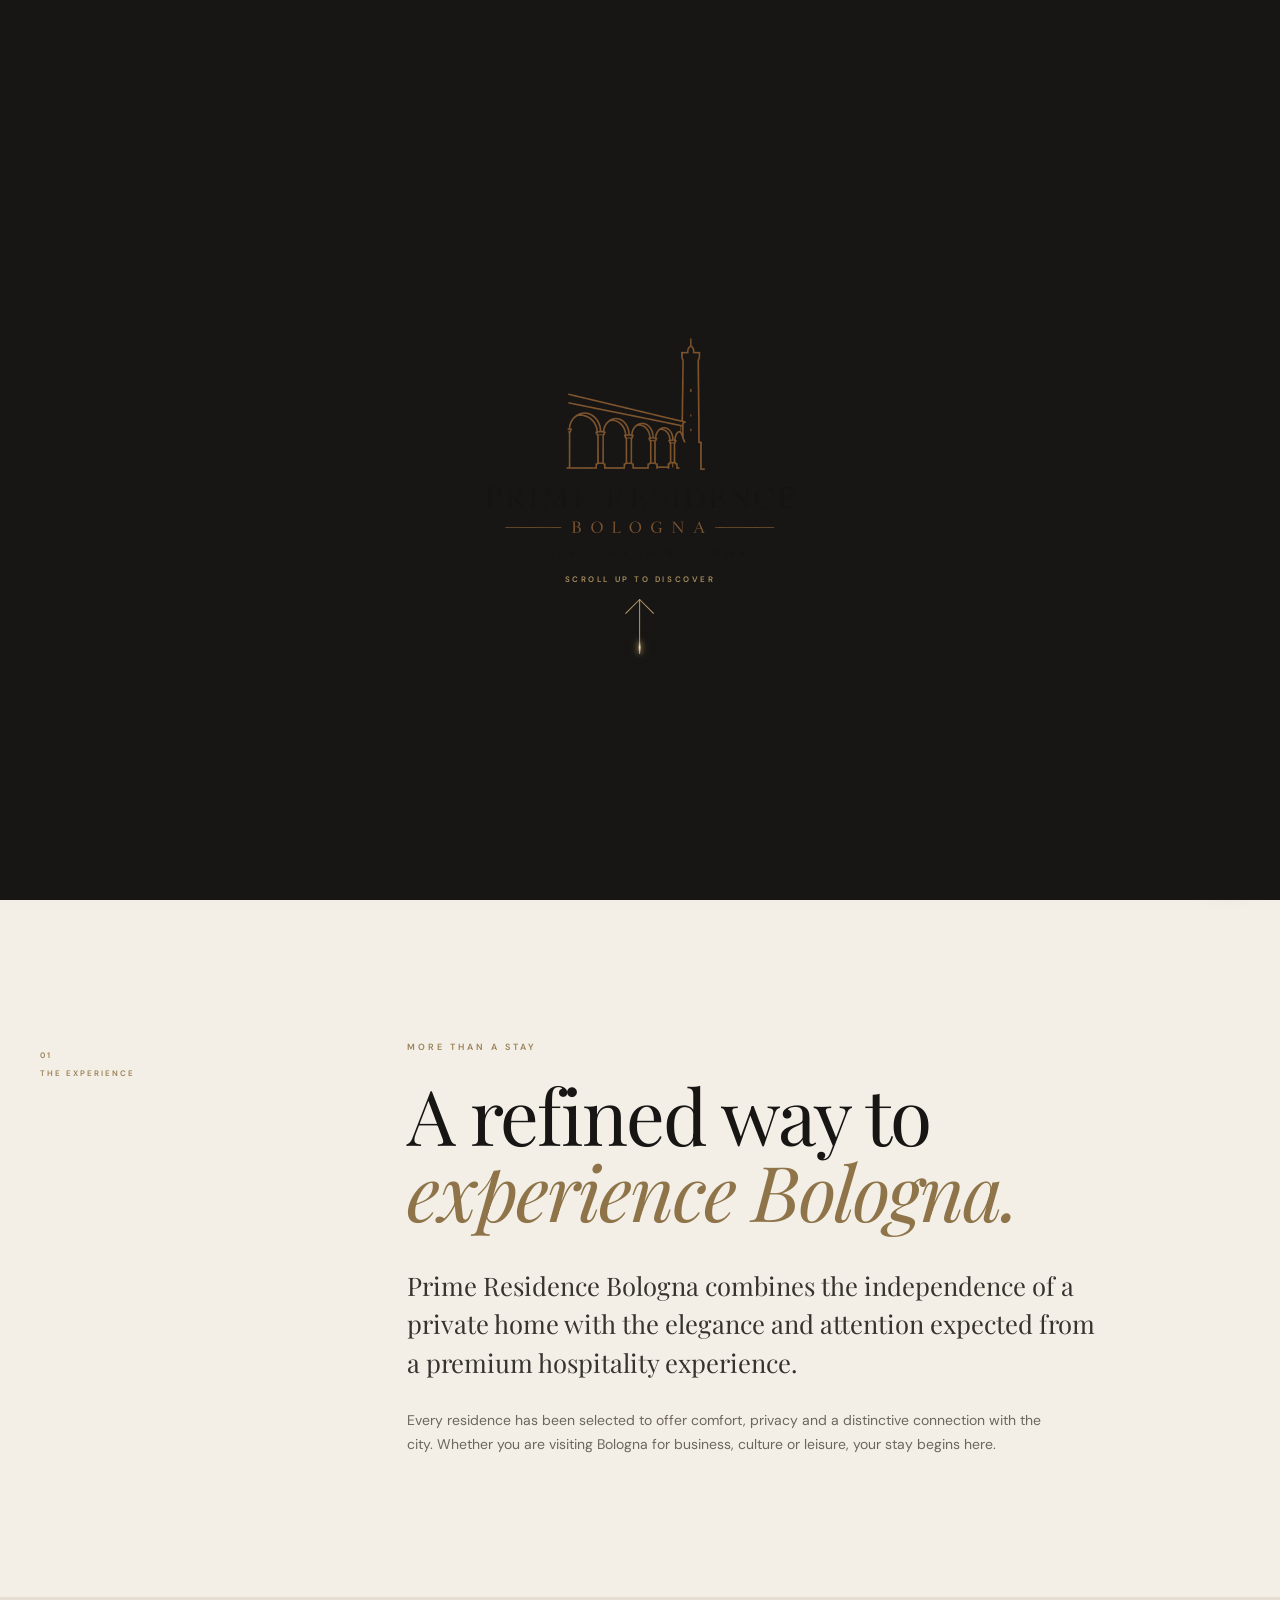
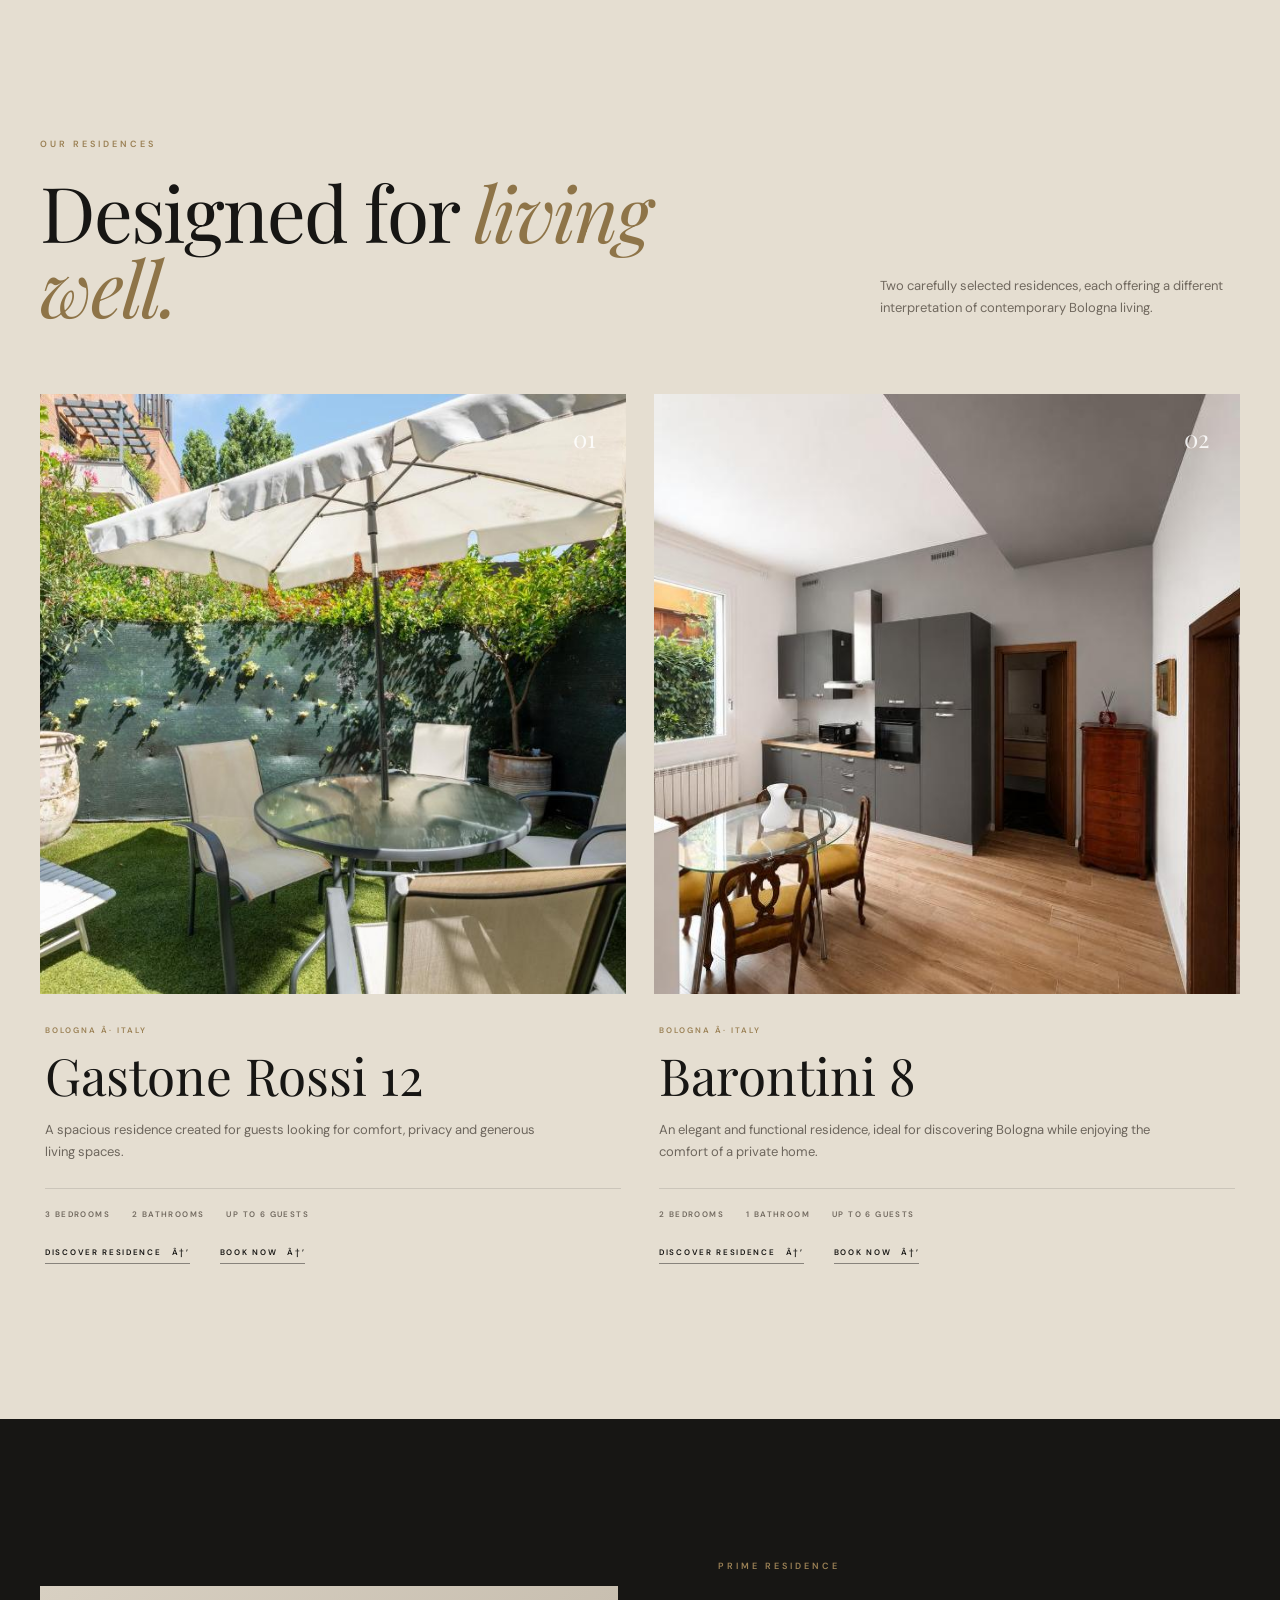
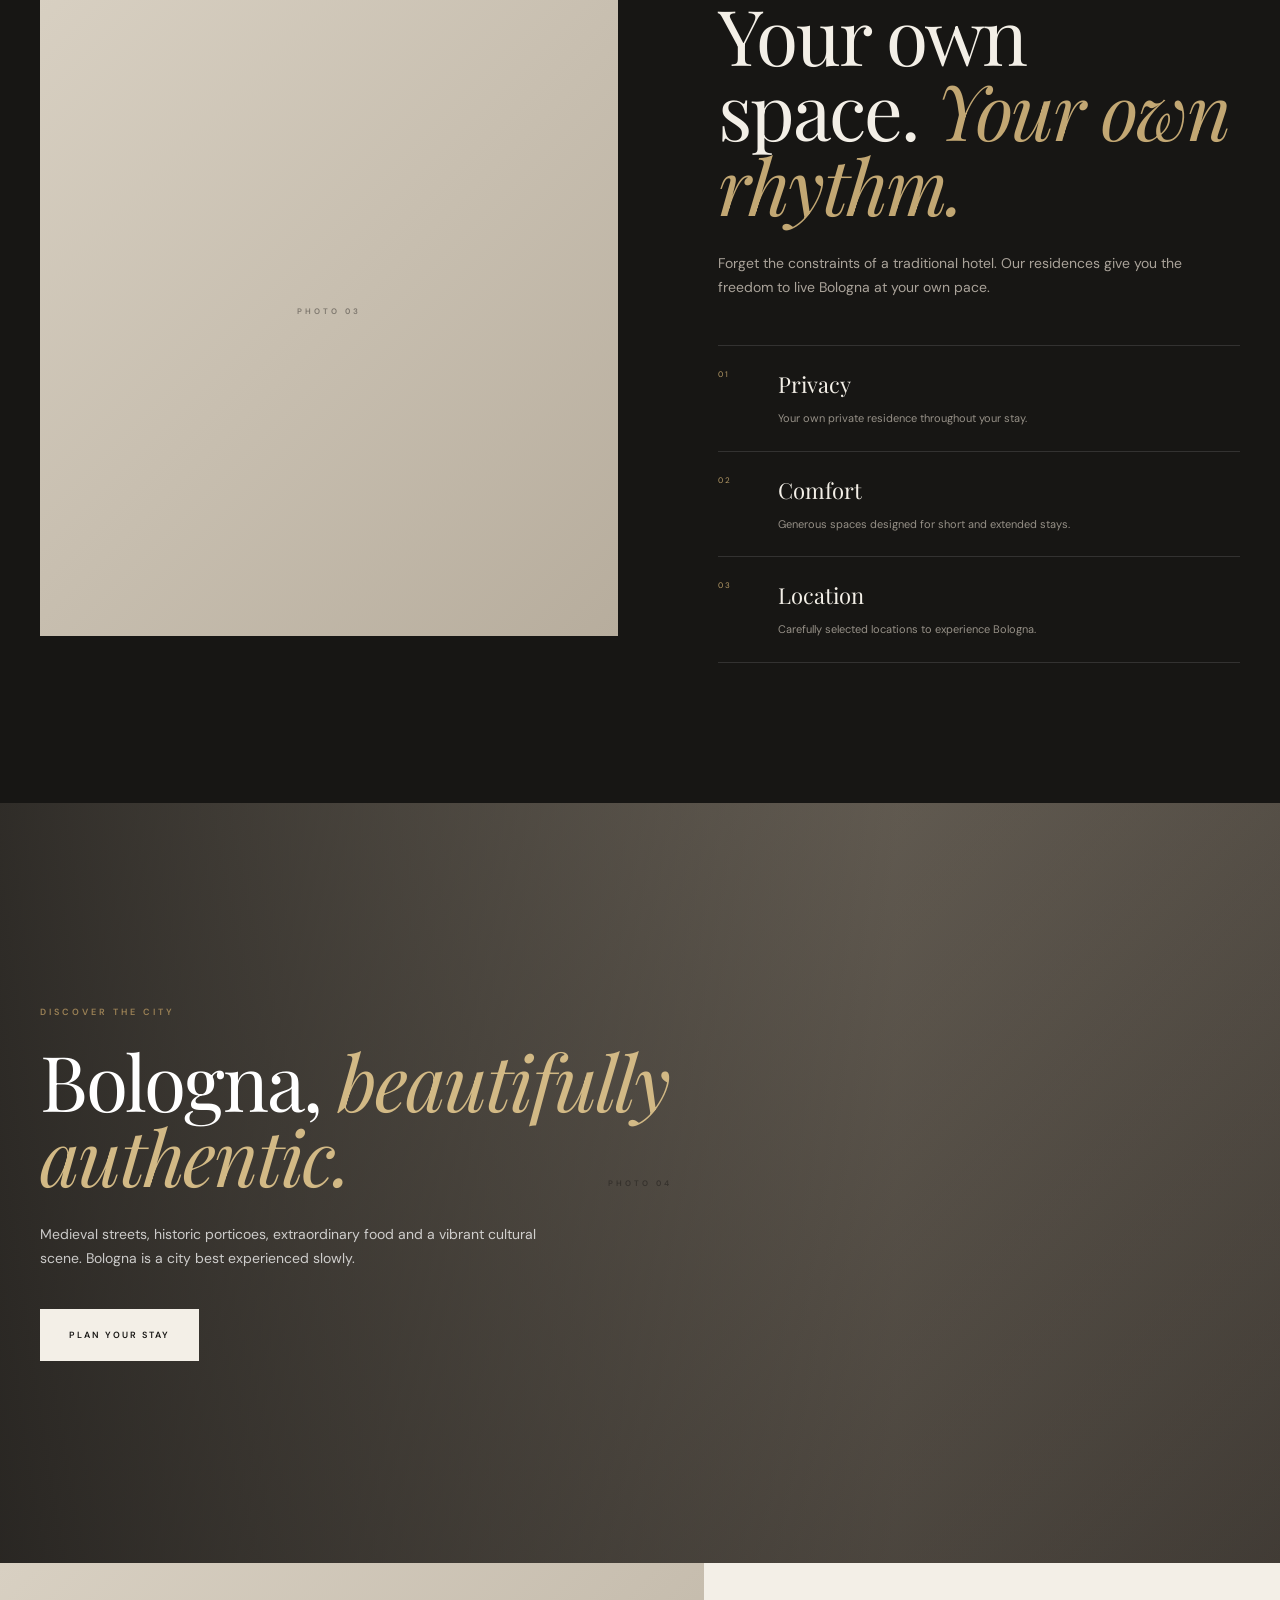
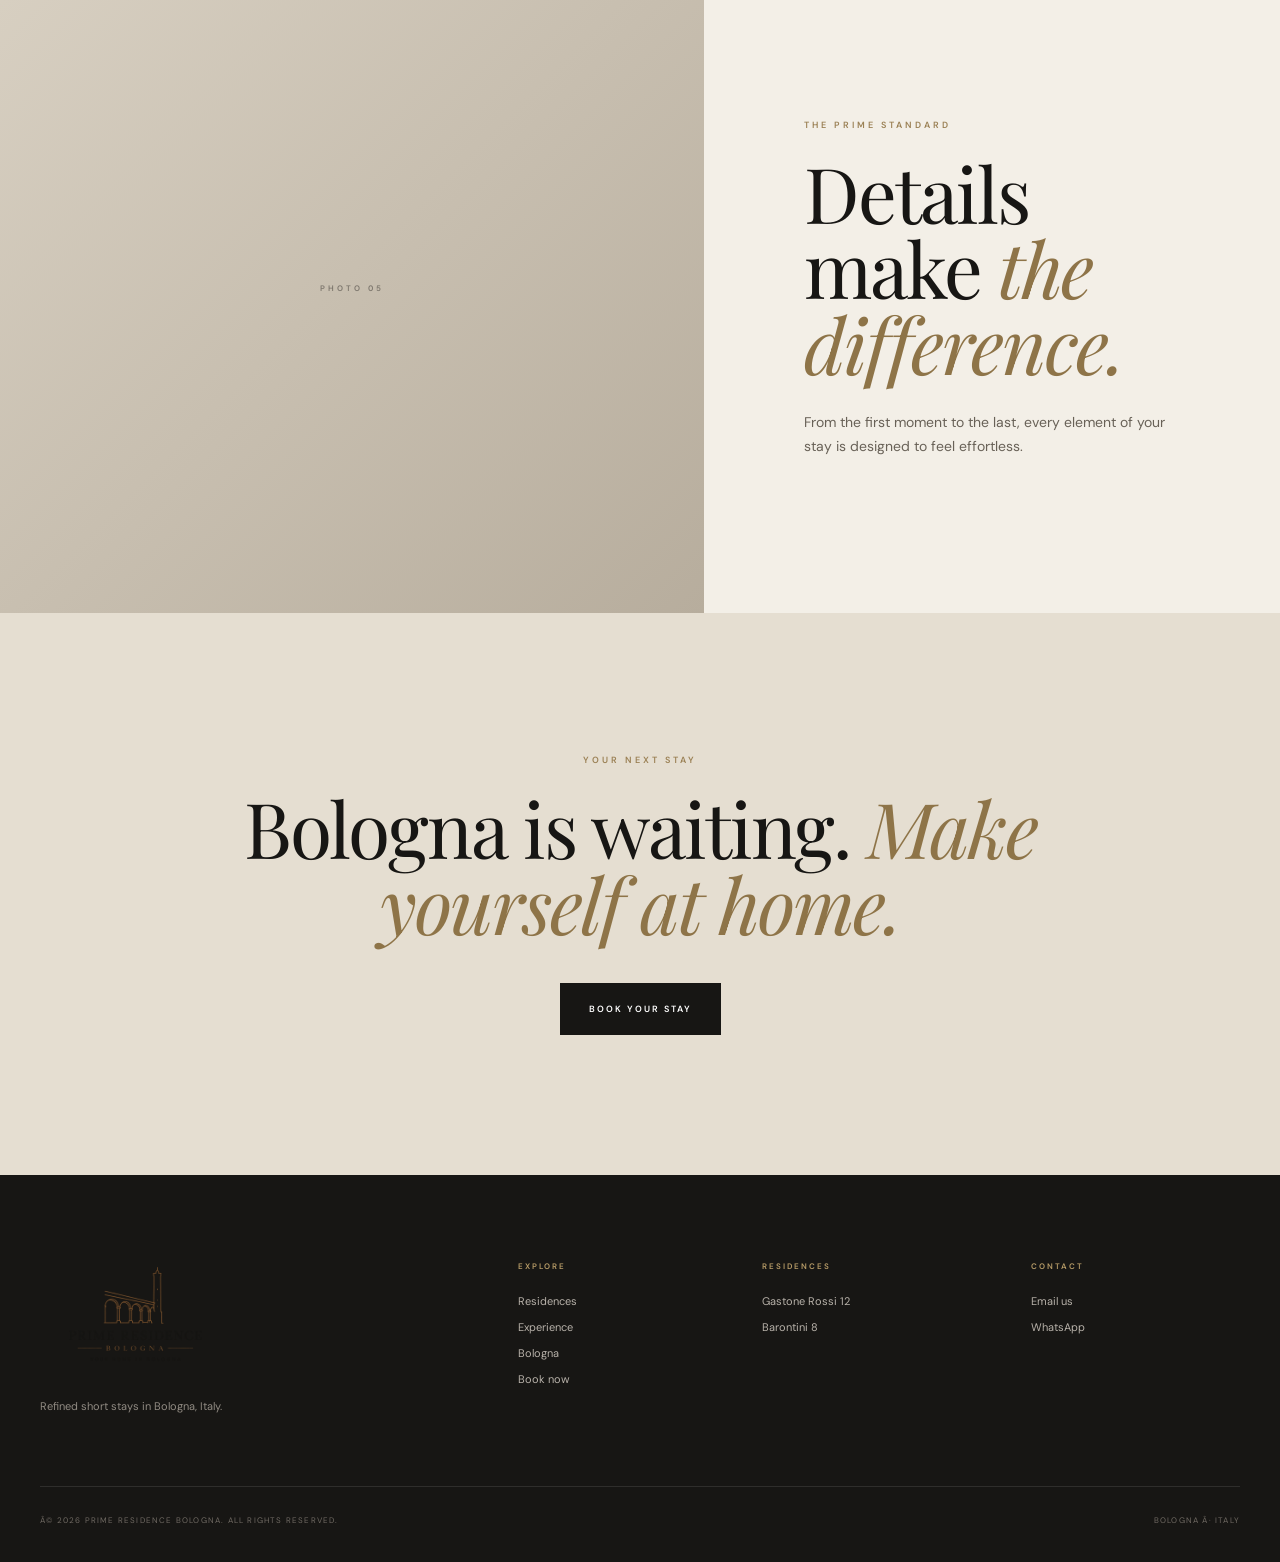
==== commit e322208d: "Update index.html" ====
--- a/index.html
+++ b/index.html
@@ -201,167 +201,116 @@
 
 
     /* =====================================================
-       HOME GALLERY â€” IMMERSIVE TWO-PANEL CAROUSEL
+       HERO BACKGROUND GALLERY â€” AUTOMATIC
     ====================================================== */
 
-    .prime-home-gallery{
-      position:relative;
-      display:flex;
-      align-items:center;
-      width:100%;
-      min-height:88vh;
-      min-height:88svh;
-      padding:70px 92px;
+    .hero{
+      isolation:isolate
+    }
+
+    .prime-hero-gallery{
+      position:absolute;
+      inset:0;
+      z-index:0;
       overflow:hidden;
       background:#171614;
-      color:#f3efe7
-    }
-
-    .prime-home-gallery-viewport{
+      pointer-events:none
+    }
+
+    .prime-hero-gallery-frame{
+      position:absolute;
+      inset:0;
+      display:grid;
+      grid-template-columns:repeat(2,minmax(0,1fr));
+      gap:18px;
+      padding:112px 6vw 7vh;
+      opacity:0;
+      transform:scale(1.018);
+      transition:
+        opacity 1.35s ease,
+        transform 6.8s cubic-bezier(.22,.61,.36,1);
+      will-change:opacity,transform
+    }
+
+    .prime-hero-gallery-frame.is-active{
+      opacity:1;
+      transform:scale(1)
+    }
+
+    .prime-hero-gallery-panel{
       position:relative;
-      width:100%;
+      min-width:0;
       overflow:hidden;
-      touch-action:pan-y;
-      cursor:grab
-    }
-
-    .prime-home-gallery-viewport.is-dragging{
-      cursor:grabbing
-    }
-
-    .prime-home-gallery-track{
-      display:flex;
-      align-items:stretch;
-      gap:34px;
-      will-change:transform;
-      transition:transform .8s cubic-bezier(.22,.61,.36,1)
-    }
-
-    .prime-home-gallery-track.is-dragging{
-      transition:none
-    }
-
-    .prime-home-gallery-slide{
-      position:relative;
-      flex:0 0 calc((100% - 34px)/2);
-      height:min(68vh,720px);
-      min-height:500px;
-      overflow:hidden;
-      background:#26231f
-    }
-
-    .prime-home-gallery-slide img{
+      border-radius:2px;
+      background:#28241f;
+      box-shadow:0 28px 70px rgba(0,0,0,.18)
+    }
+
+    .prime-hero-gallery-panel img{
       width:100%;
       height:100%;
       object-fit:cover;
-      transform:scale(1.002);
-      transition:transform 1s cubic-bezier(.22,.61,.36,1),filter .5s ease
-    }
-
-    .prime-home-gallery-slide::after{
+      object-position:center;
+      filter:saturate(.88) brightness(.72);
+      transform:scale(1.035);
+      transition:transform 7s cubic-bezier(.22,.61,.36,1)
+    }
+
+    .prime-hero-gallery-frame.is-active .prime-hero-gallery-panel:first-child img{
+      transform:scale(1.005) translateX(-.4%)
+    }
+
+    .prime-hero-gallery-frame.is-active .prime-hero-gallery-panel:last-child img{
+      transform:scale(1.005) translateX(.4%)
+    }
+
+    .prime-hero-gallery::after{
       content:"";
       position:absolute;
       inset:0;
-      background:linear-gradient(180deg,rgba(0,0,0,.03),rgba(0,0,0,.12));
-      pointer-events:none
-    }
-
-    .prime-home-gallery-slide:hover img{
-      transform:scale(1.025)
-    }
-
-    .prime-home-gallery-arrow{
-      position:absolute;
-      top:50%;
-      z-index:6;
-      display:flex;
-      align-items:center;
-      justify-content:center;
-      width:62px;
-      height:110px;
-      color:#f3efe7;
-      transform:translateY(-50%);
-      opacity:.88;
-      transition:opacity .25s ease,transform .25s ease
-    }
-
-    .prime-home-gallery-arrow span{
-      display:block;
-      font-family:"DM Sans",sans-serif;
-      font-size:54px;
-      font-weight:200;
-      line-height:1
-    }
-
-    .prime-home-gallery-arrow:hover{
-      opacity:1
-    }
-
-    .prime-home-gallery-prev{
-      left:17px
-    }
-
-    .prime-home-gallery-next{
-      right:17px
-    }
-
-    @media(max-width:1000px){
-      .prime-home-gallery{
-        min-height:78vh;
-        padding:58px 62px
-      }
-
-      .prime-home-gallery-track{
-        gap:22px
-      }
-
-      .prime-home-gallery-slide{
-        flex-basis:calc((100% - 22px)/2);
-        height:min(60vh,620px);
-        min-height:430px
-      }
-
-      .prime-home-gallery-prev{left:3px}
-      .prime-home-gallery-next{right:3px}
+      z-index:3;
+      background:
+        linear-gradient(90deg,rgba(10,9,8,.62) 0%,rgba(10,9,8,.34) 44%,rgba(10,9,8,.24) 72%,rgba(10,9,8,.42) 100%),
+        linear-gradient(180deg,rgba(12,11,10,.34) 0%,rgba(12,11,10,.04) 36%,rgba(12,11,10,.24) 100%)
+    }
+
+    .hero>.hero-overlay{
+      z-index:1;
+      background:linear-gradient(90deg,rgba(0,0,0,.30),rgba(0,0,0,.04) 64%,rgba(0,0,0,.08))
+    }
+
+    .hero>.hero-content{z-index:4}
+    .hero>.hero-scroll{z-index:5}
+
+    @media(max-width:900px){
+      .prime-hero-gallery-frame{
+        gap:10px;
+        padding:96px 28px 52px
+      }
     }
 
     @media(max-width:700px){
-      .prime-home-gallery{
-        min-height:auto;
-        padding:54px 42px
-      }
-
-      .prime-home-gallery-track{
-        gap:16px
-      }
-
-      .prime-home-gallery-slide{
-        flex:0 0 100%;
-        height:68vh;
-        min-height:420px
-      }
-
-      .prime-home-gallery-arrow{
-        width:38px;
-        height:88px
-      }
-
-      .prime-home-gallery-arrow span{
-        font-size:38px
-      }
-
-      .prime-home-gallery-prev{left:1px}
-      .prime-home-gallery-next{right:1px}
-    }
-
-    @media(max-width:430px){
-      .prime-home-gallery{
-        padding:42px 32px
-      }
-
-      .prime-home-gallery-slide{
-        height:62vh;
-        min-height:360px
+      .prime-hero-gallery-frame{
+        grid-template-columns:1fr;
+        gap:0;
+        padding:0
+      }
+
+      .prime-hero-gallery-panel:last-child{
+        display:none
+      }
+
+      .prime-hero-gallery-panel{
+        border-radius:0;
+        box-shadow:none
+      }
+
+      .prime-hero-gallery-panel img{
+        filter:saturate(.88) brightness(.60)
+      }
+
+      .prime-hero-gallery::after{
+        background:linear-gradient(180deg,rgba(10,9,8,.42) 0%,rgba(10,9,8,.22) 38%,rgba(10,9,8,.58) 100%)
       }
     }
 
@@ -439,6 +388,20 @@
          HERO
     ====================================================== -->
 <section class="hero">
+<div class="prime-hero-gallery" id="primeHeroGallery" aria-hidden="true">
+  <div class="prime-hero-gallery-frame is-active">
+    <div class="prime-hero-gallery-panel"><img src="images/gastone-rossi-12/30.jpg" alt="" decoding="async" fetchpriority="high"/></div>
+    <div class="prime-hero-gallery-panel"><img src="images/barontini-8/13.jpg" alt="" decoding="async" fetchpriority="high"/></div>
+  </div>
+  <div class="prime-hero-gallery-frame">
+    <div class="prime-hero-gallery-panel"><img src="images/gastone-rossi-12/01.jpg" alt="" decoding="async" loading="lazy"/></div>
+    <div class="prime-hero-gallery-panel"><img src="images/barontini-8/01.jpg" alt="" decoding="async" loading="lazy"/></div>
+  </div>
+  <div class="prime-hero-gallery-frame">
+    <div class="prime-hero-gallery-panel"><img src="images/gastone-rossi-12/22.jpg" alt="" decoding="async" loading="lazy"/></div>
+    <div class="prime-hero-gallery-panel"><img src="images/barontini-8/19.jpg" alt="" decoding="async" loading="lazy"/></div>
+  </div>
+</div>
 <div class="hero-overlay"></div>
 <div class="hero-content reveal">
 <p class="eyebrow">
@@ -473,41 +436,6 @@
         </span>
 <div class="scroll-line"></div>
 </div>
-</section>
-<!-- =====================================================
-         HOME GALLERY
-    ====================================================== -->
-<section class="prime-home-gallery" aria-label="Prime Residence gallery">
-  <button class="prime-home-gallery-arrow prime-home-gallery-prev" type="button" aria-label="Previous images">
-    <span aria-hidden="true">â†</span>
-  </button>
-
-  <div class="prime-home-gallery-viewport" id="primeHomeGalleryViewport">
-    <div class="prime-home-gallery-track" id="primeHomeGalleryTrack">
-      <a class="prime-home-gallery-slide" href="gastone-rossi-12.html">
-        <img src="images/gastone-rossi-12/30.jpg" alt="Gastone Rossi 12 private garden" loading="eager" decoding="async"/>
-      </a>
-      <a class="prime-home-gallery-slide" href="barontini-8.html">
-        <img src="images/barontini-8/13.jpg" alt="Barontini 8 kitchen and dining area" loading="eager" decoding="async"/>
-      </a>
-      <a class="prime-home-gallery-slide" href="gastone-rossi-12.html">
-        <img src="images/gastone-rossi-12/01.jpg" alt="Gastone Rossi 12 bedroom" loading="lazy" decoding="async"/>
-      </a>
-      <a class="prime-home-gallery-slide" href="barontini-8.html">
-        <img src="images/barontini-8/01.jpg" alt="Barontini 8 bedroom" loading="lazy" decoding="async"/>
-      </a>
-      <a class="prime-home-gallery-slide" href="gastone-rossi-12.html">
-        <img src="images/gastone-rossi-12/22.jpg" alt="Gastone Rossi 12 interior" loading="lazy" decoding="async"/>
-      </a>
-      <a class="prime-home-gallery-slide" href="barontini-8.html">
-        <img src="images/barontini-8/19.jpg" alt="Barontini 8 living area" loading="lazy" decoding="async"/>
-      </a>
-    </div>
-  </div>
-
-  <button class="prime-home-gallery-arrow prime-home-gallery-next" type="button" aria-label="Next images">
-    <span aria-hidden="true">â†’</span>
-  </button>
 </section>
 <!-- =====================================================
          INTRO
@@ -1028,106 +956,44 @@
 
 <script>
 (function(){
-  const viewport=document.querySelector('#primeHomeGalleryViewport');
-  const track=document.querySelector('#primeHomeGalleryTrack');
-  const prev=document.querySelector('.prime-home-gallery-prev');
-  const next=document.querySelector('.prime-home-gallery-next');
-  if(!viewport||!track)return;
-
-  const slides=Array.from(track.children);
-  if(slides.length<2)return;
-
-  let index=0;
-  let pointerDown=false;
-  let startX=0;
-  let lastX=0;
-  let moved=false;
-  let suppressClick=false;
-
-  function visibleCount(){
-    return window.matchMedia('(max-width:700px)').matches?1:2;
+  const gallery=document.querySelector('#primeHeroGallery');
+  if(!gallery)return;
+
+  const frames=Array.from(gallery.querySelectorAll('.prime-hero-gallery-frame'));
+  if(frames.length<2)return;
+
+  let current=0;
+  let timer=null;
+  const INTERVAL=4800;
+
+  function show(index){
+    frames.forEach((frame,i)=>frame.classList.toggle('is-active',i===index));
+    current=index;
   }
 
-  function maxIndex(){
-    return Math.max(0,slides.length-visibleCount());
+  function next(){
+    show((current+1)%frames.length);
   }
 
-  function step(){
-    const first=slides[0];
-    if(!first)return 0;
-    const styles=getComputedStyle(track);
-    const gap=parseFloat(styles.columnGap||styles.gap||0)||0;
-    return first.getBoundingClientRect().width+gap;
+  function start(){
+    stop();
+    timer=window.setInterval(next,INTERVAL);
   }
 
-  function render(animate=true,dragOffset=0){
-    index=Math.min(maxIndex(),Math.max(0,index));
-    track.classList.toggle('is-dragging',!animate);
-    const x=-(index*step())+dragOffset;
-    track.style.transform=`translate3d(${x}px,0,0)`;
+  function stop(){
+    if(timer){
+      window.clearInterval(timer);
+      timer=null;
+    }
   }
 
-  function go(direction){
-    const max=maxIndex();
-    if(direction>0){
-      index=index>=max?0:index+1;
-    }else{
-      index=index<=0?max:index-1;
-    }
-    render(true);
-  }
-
-  prev&&prev.addEventListener('click',()=>go(-1));
-  next&&next.addEventListener('click',()=>go(1));
-
-  viewport.addEventListener('pointerdown',e=>{
-    if(e.pointerType==='mouse'&&e.button!==0)return;
-    pointerDown=true;
-    moved=false;
-    startX=e.clientX;
-    lastX=e.clientX;
-    viewport.classList.add('is-dragging');
-    try{viewport.setPointerCapture(e.pointerId)}catch(_){}
+  document.addEventListener('visibilitychange',()=>{
+    if(document.hidden)stop();
+    else start();
   });
 
-  viewport.addEventListener('pointermove',e=>{
-    if(!pointerDown)return;
-    lastX=e.clientX;
-    const dx=lastX-startX;
-    if(Math.abs(dx)>5)moved=true;
-    render(false,dx);
-  });
-
-  function endDrag(e){
-    if(!pointerDown)return;
-    pointerDown=false;
-    viewport.classList.remove('is-dragging');
-    const dx=(e&&typeof e.clientX==='number'?e.clientX:lastX)-startX;
-    const threshold=Math.min(120,Math.max(55,step()*.12));
-    if(Math.abs(dx)>=threshold){
-      if(dx<0)go(1);else go(-1);
-      suppressClick=true;
-      setTimeout(()=>{suppressClick=false},0);
-    }else{
-      render(true);
-    }
-  }
-
-  viewport.addEventListener('pointerup',endDrag);
-  viewport.addEventListener('pointercancel',endDrag);
-  viewport.addEventListener('lostpointercapture',endDrag);
-
-  viewport.addEventListener('click',e=>{
-    if(suppressClick||moved){
-      e.preventDefault();
-      e.stopPropagation();
-      moved=false;
-    }
-  },true);
-
-  window.addEventListener('resize',()=>render(false));
-  window.addEventListener('load',()=>render(false));
-  render(false);
+  show(0);
+  start();
 })();
 </script>
 <script src="script.js"></script>
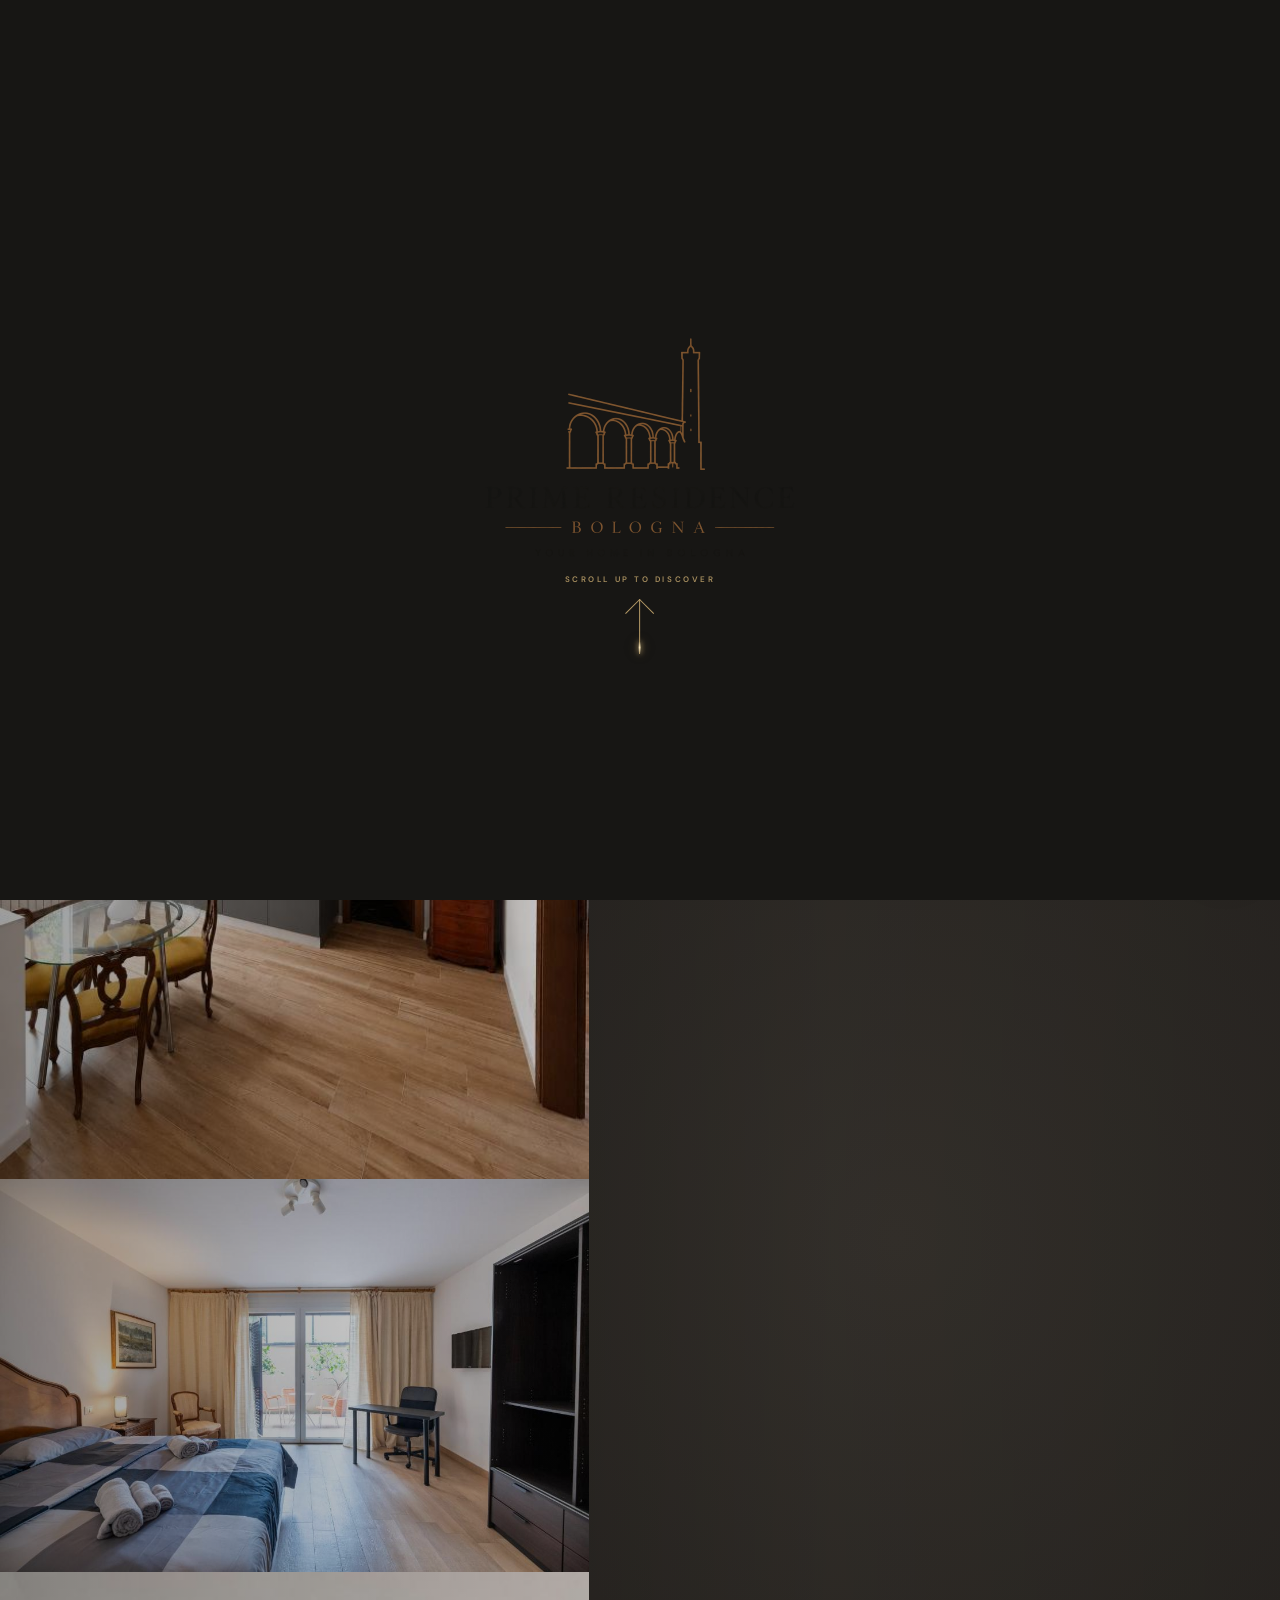
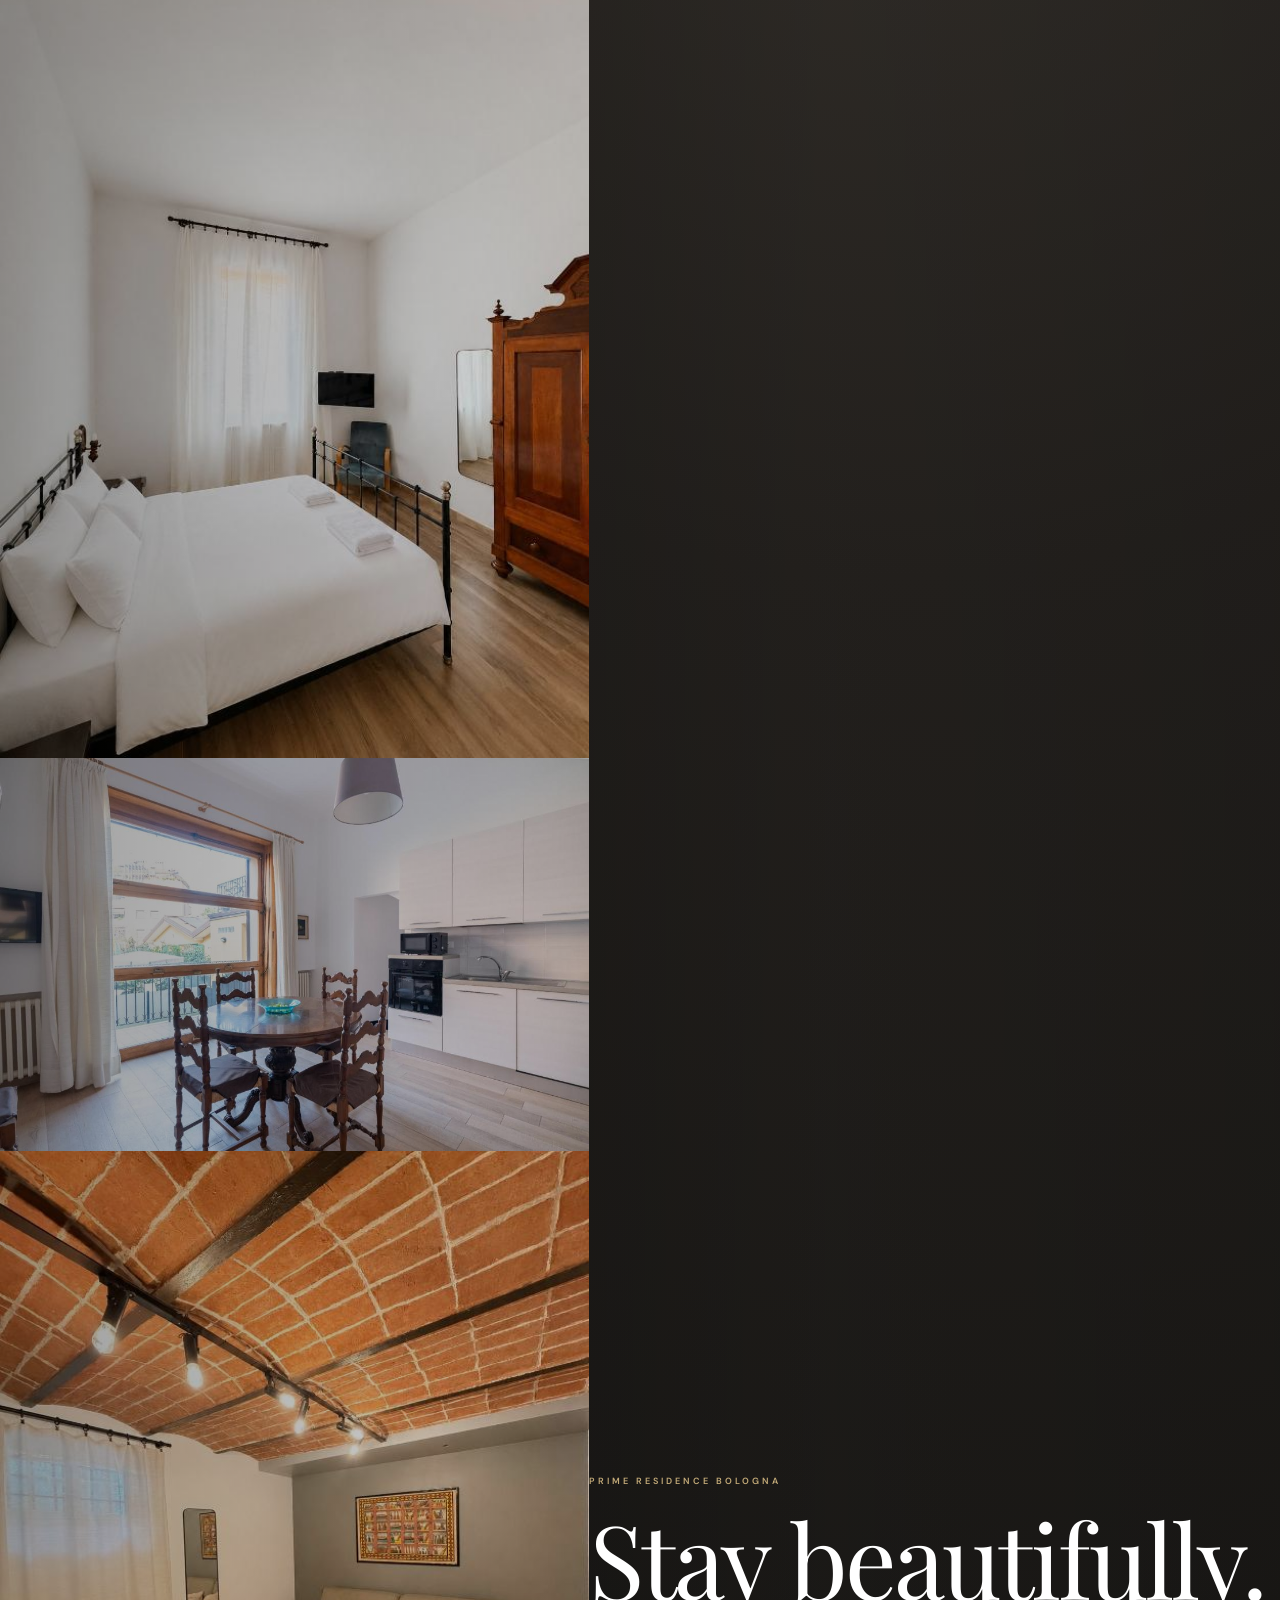
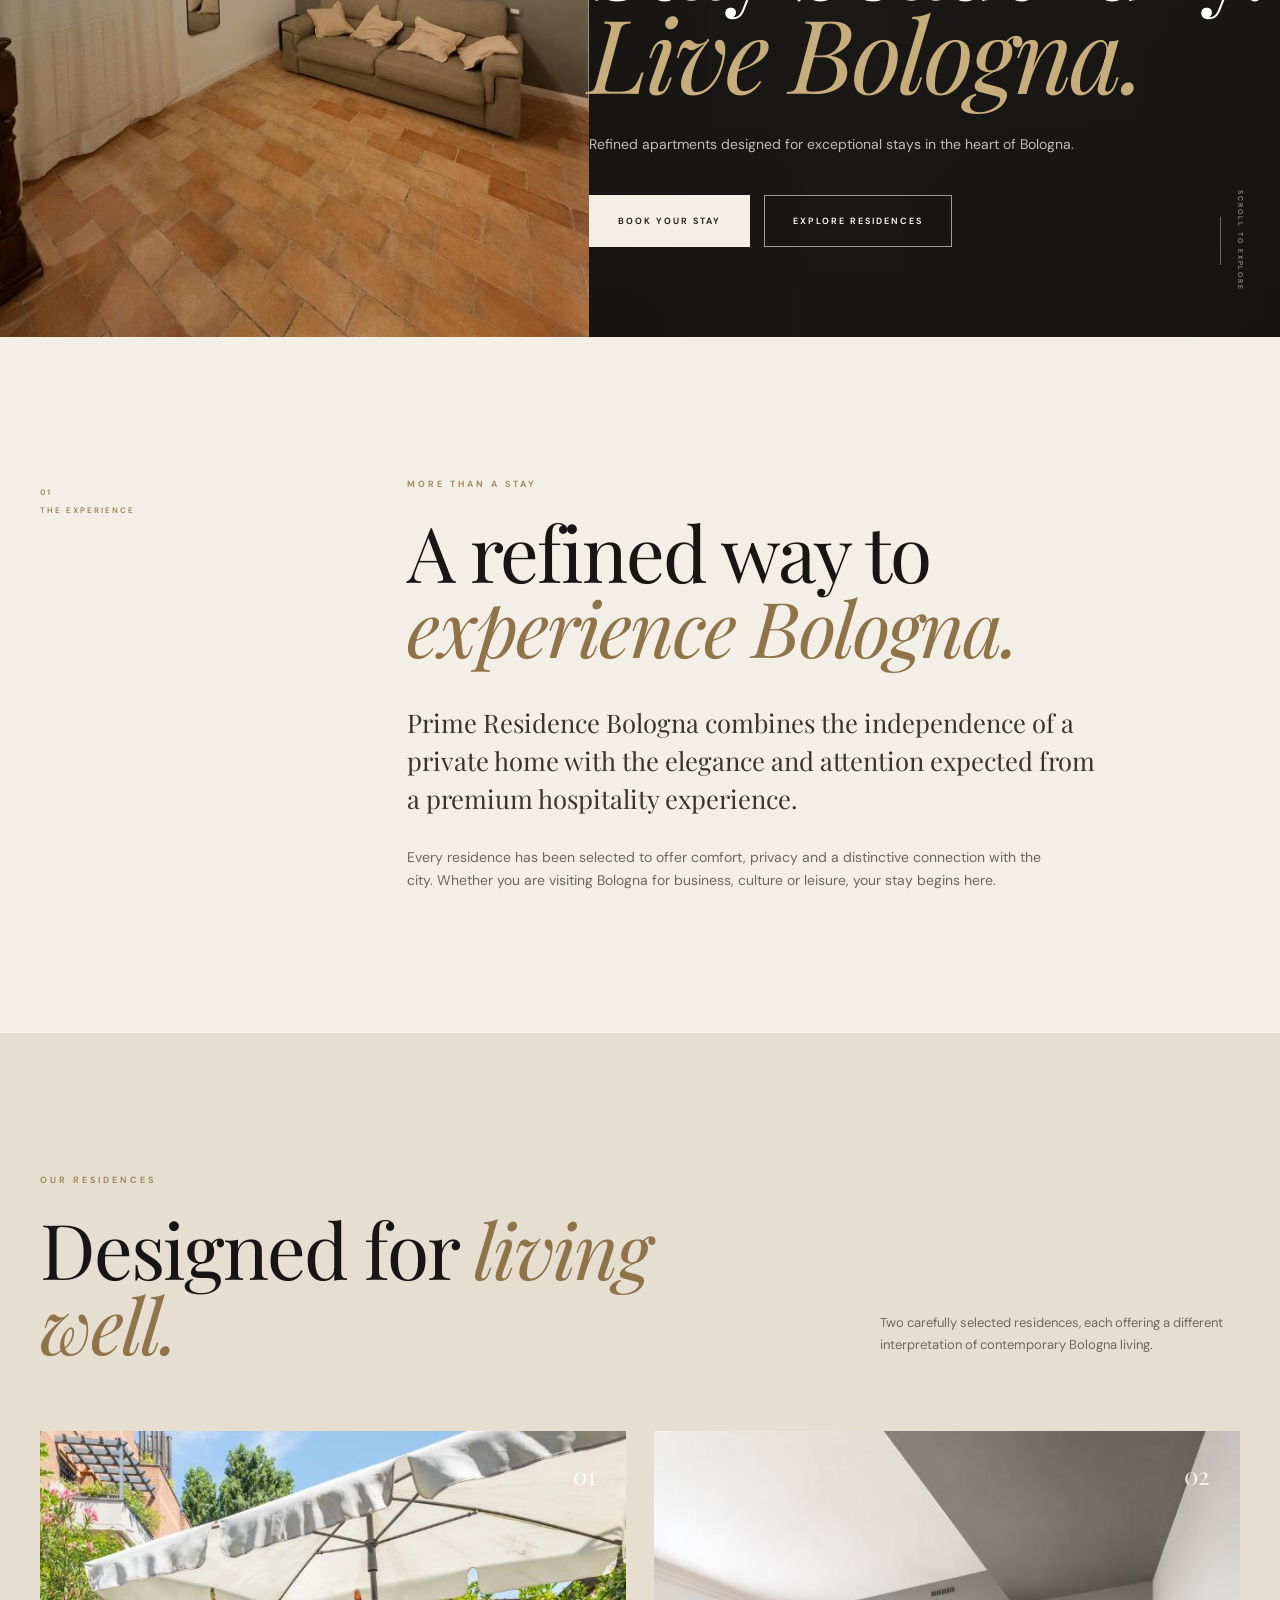
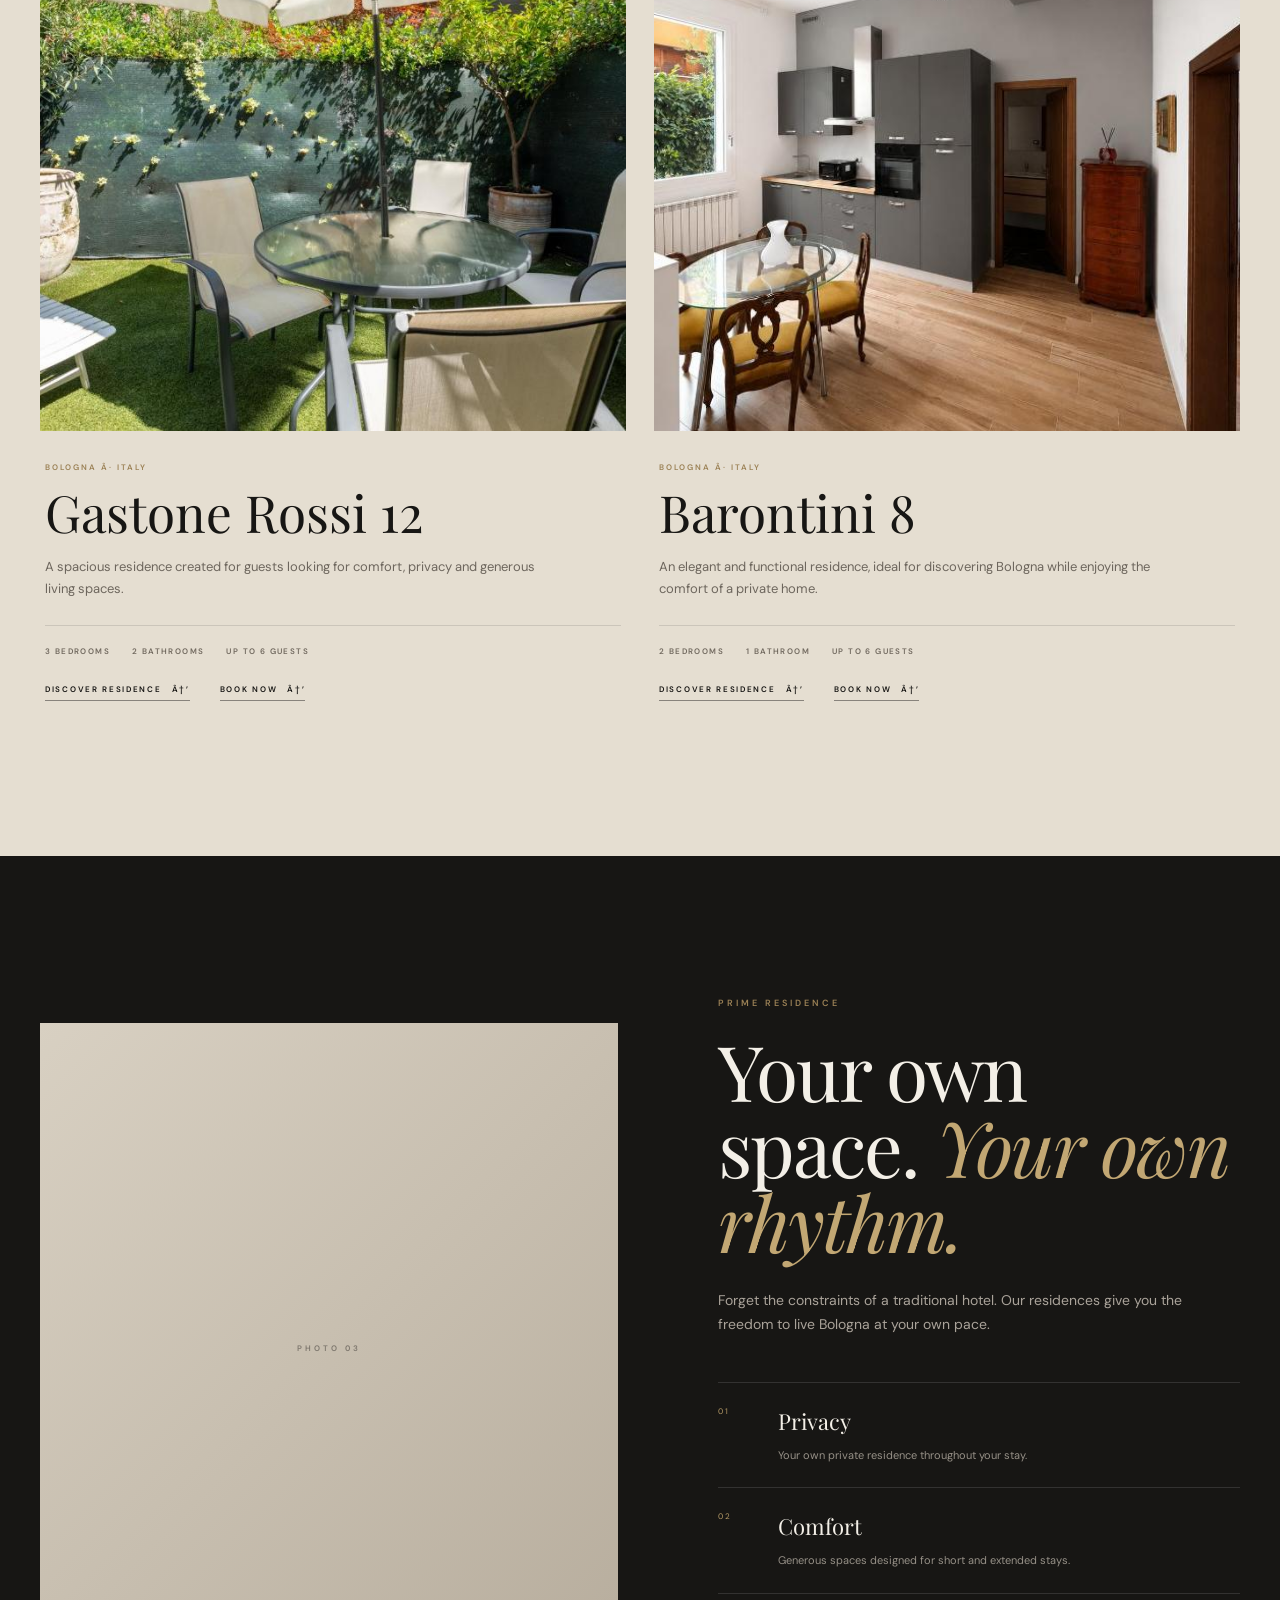
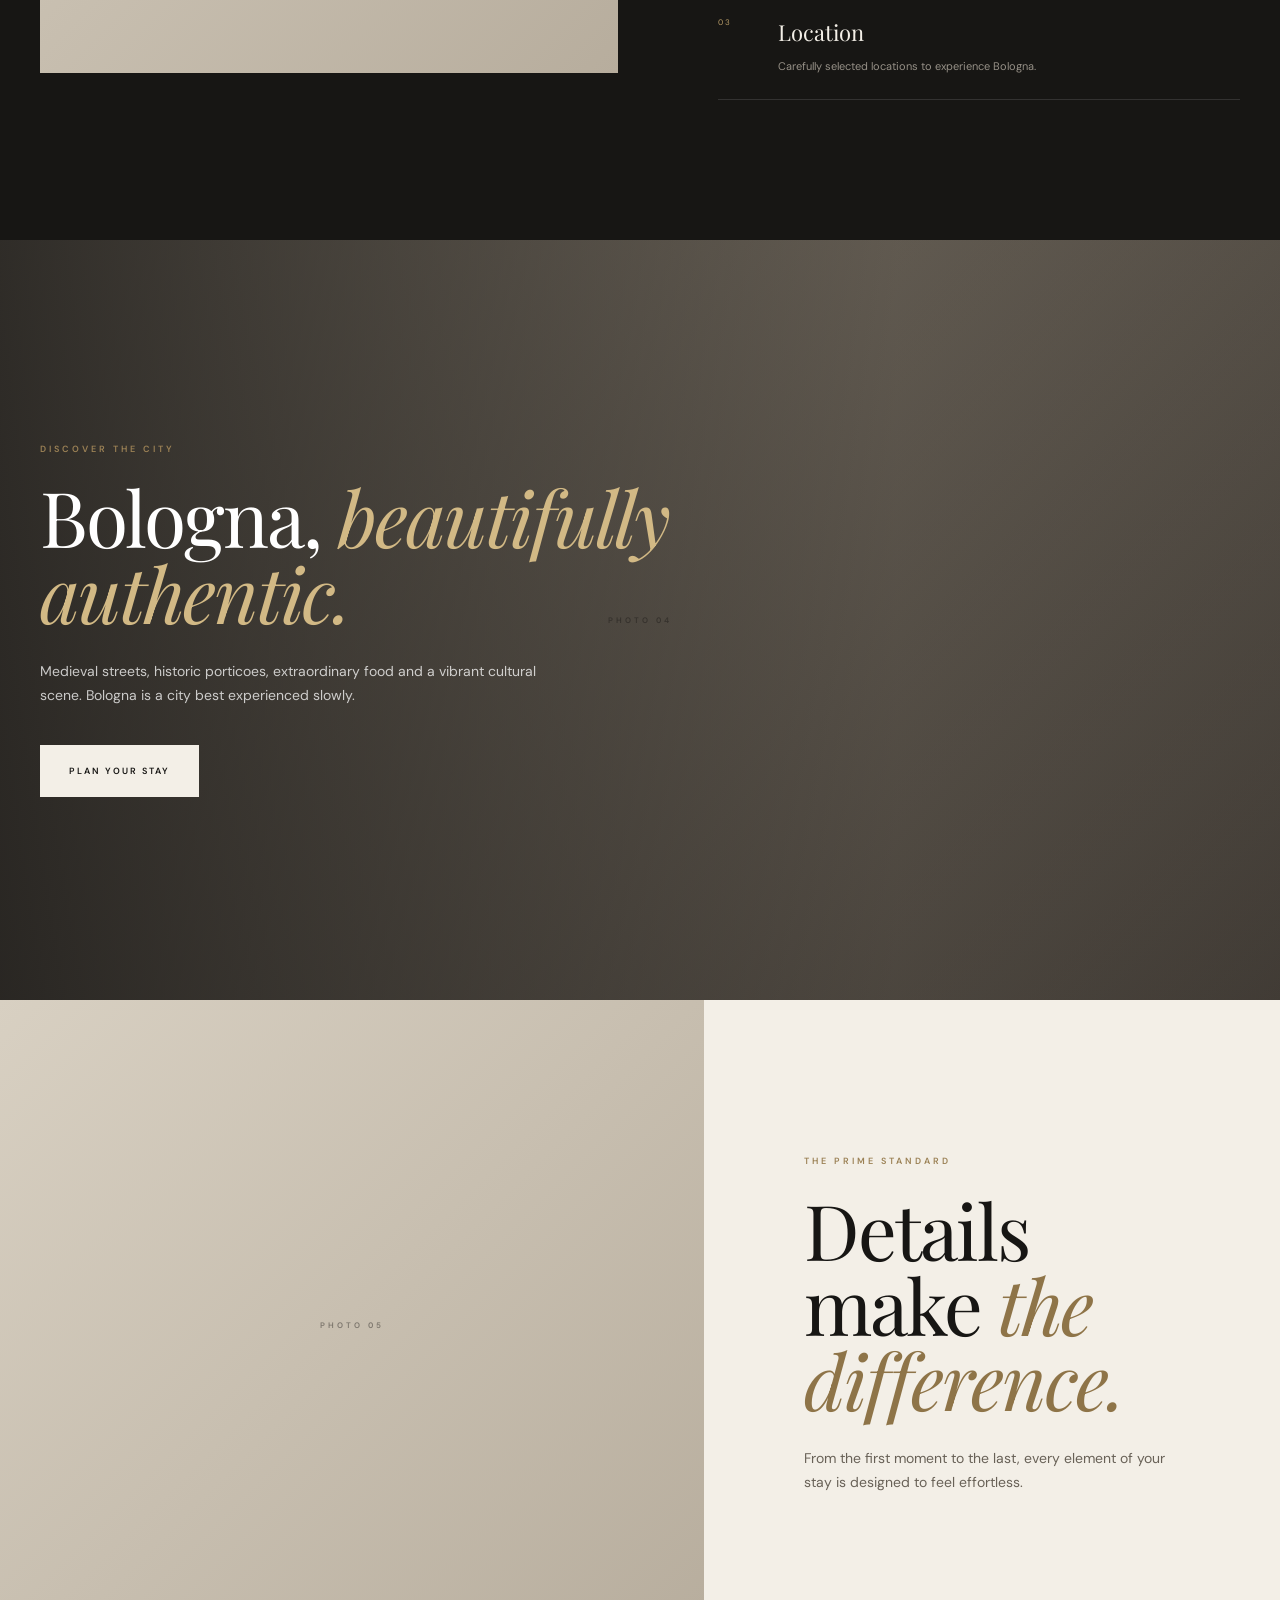
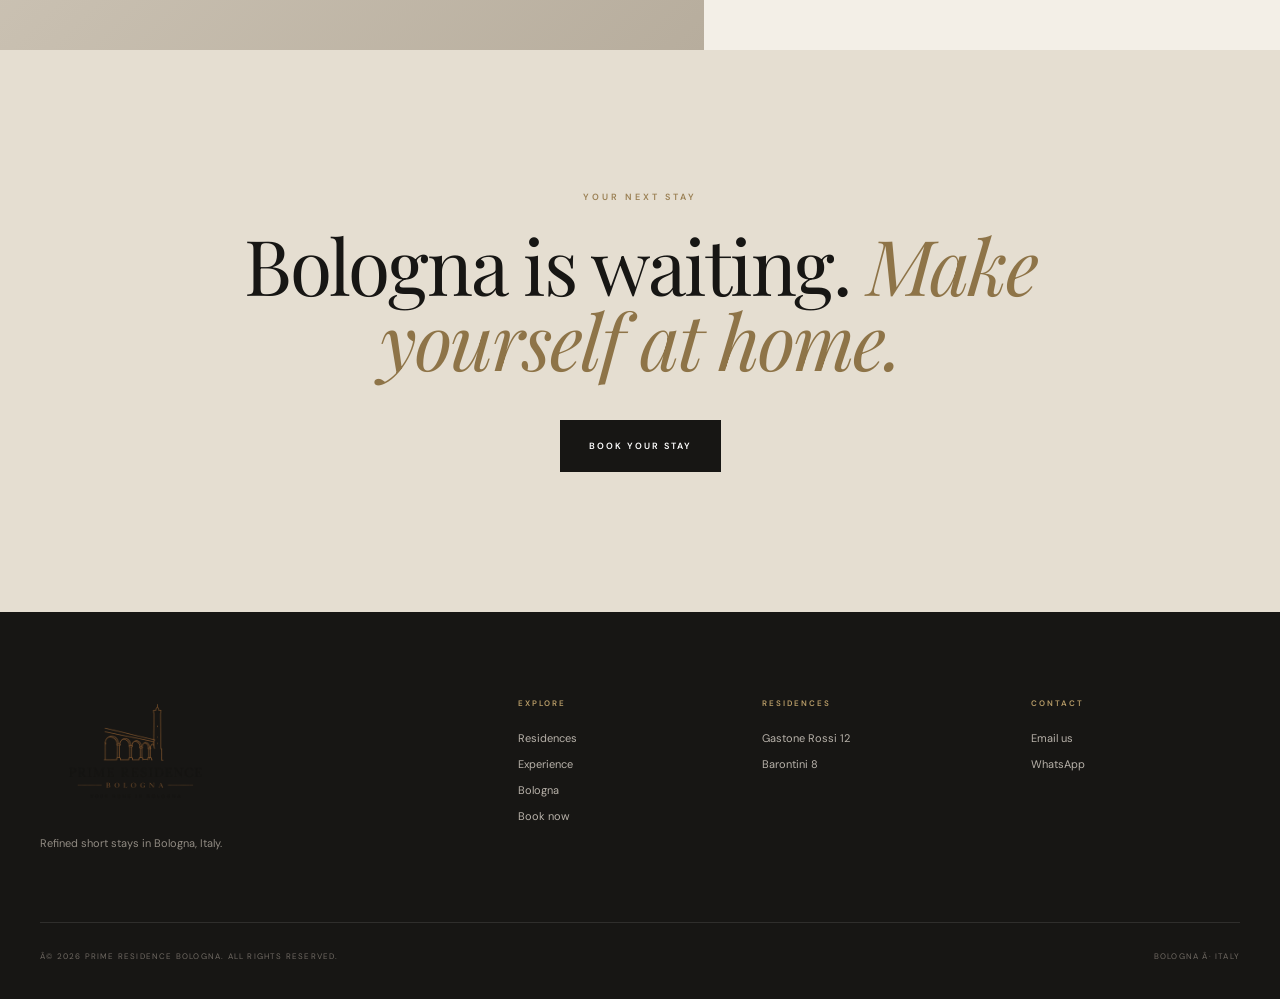
==== commit d4a88d12: "Update index.html" ====
--- a/index.html
+++ b/index.html
@@ -199,124 +199,9 @@
       }
     }
 
-
-    /* =====================================================
-       HERO BACKGROUND GALLERY â€” AUTOMATIC
-    ====================================================== */
-
-    .hero{
-      isolation:isolate
-    }
-
-    .prime-hero-gallery{
-      position:absolute;
-      inset:0;
-      z-index:0;
-      overflow:hidden;
-      background:#171614;
-      pointer-events:none
-    }
-
-    .prime-hero-gallery-frame{
-      position:absolute;
-      inset:0;
-      display:grid;
-      grid-template-columns:repeat(2,minmax(0,1fr));
-      gap:18px;
-      padding:112px 6vw 7vh;
-      opacity:0;
-      transform:scale(1.018);
-      transition:
-        opacity 1.35s ease,
-        transform 6.8s cubic-bezier(.22,.61,.36,1);
-      will-change:opacity,transform
-    }
-
-    .prime-hero-gallery-frame.is-active{
-      opacity:1;
-      transform:scale(1)
-    }
-
-    .prime-hero-gallery-panel{
-      position:relative;
-      min-width:0;
-      overflow:hidden;
-      border-radius:2px;
-      background:#28241f;
-      box-shadow:0 28px 70px rgba(0,0,0,.18)
-    }
-
-    .prime-hero-gallery-panel img{
-      width:100%;
-      height:100%;
-      object-fit:cover;
-      object-position:center;
-      filter:saturate(.88) brightness(.72);
-      transform:scale(1.035);
-      transition:transform 7s cubic-bezier(.22,.61,.36,1)
-    }
-
-    .prime-hero-gallery-frame.is-active .prime-hero-gallery-panel:first-child img{
-      transform:scale(1.005) translateX(-.4%)
-    }
-
-    .prime-hero-gallery-frame.is-active .prime-hero-gallery-panel:last-child img{
-      transform:scale(1.005) translateX(.4%)
-    }
-
-    .prime-hero-gallery::after{
-      content:"";
-      position:absolute;
-      inset:0;
-      z-index:3;
-      background:
-        linear-gradient(90deg,rgba(10,9,8,.62) 0%,rgba(10,9,8,.34) 44%,rgba(10,9,8,.24) 72%,rgba(10,9,8,.42) 100%),
-        linear-gradient(180deg,rgba(12,11,10,.34) 0%,rgba(12,11,10,.04) 36%,rgba(12,11,10,.24) 100%)
-    }
-
-    .hero>.hero-overlay{
-      z-index:1;
-      background:linear-gradient(90deg,rgba(0,0,0,.30),rgba(0,0,0,.04) 64%,rgba(0,0,0,.08))
-    }
-
-    .hero>.hero-content{z-index:4}
-    .hero>.hero-scroll{z-index:5}
-
-    @media(max-width:900px){
-      .prime-hero-gallery-frame{
-        gap:10px;
-        padding:96px 28px 52px
-      }
-    }
-
-    @media(max-width:700px){
-      .prime-hero-gallery-frame{
-        grid-template-columns:1fr;
-        gap:0;
-        padding:0
-      }
-
-      .prime-hero-gallery-panel:last-child{
-        display:none
-      }
-
-      .prime-hero-gallery-panel{
-        border-radius:0;
-        box-shadow:none
-      }
-
-      .prime-hero-gallery-panel img{
-        filter:saturate(.88) brightness(.60)
-      }
-
-      .prime-hero-gallery::after{
-        background:linear-gradient(180deg,rgba(10,9,8,.42) 0%,rgba(10,9,8,.22) 38%,rgba(10,9,8,.58) 100%)
-      }
-    }
-
   </style>
 </head>
-<body>
+<body class="home-page">
 <!-- =====================================================
        INTRO LOADER
   ====================================================== -->
@@ -387,19 +272,17 @@
 <!-- =====================================================
          HERO
     ====================================================== -->
-<section class="hero">
+<section class="hero" data-logo-scheme="dark">
 <div class="prime-hero-gallery" id="primeHeroGallery" aria-hidden="true">
-  <div class="prime-hero-gallery-frame is-active">
-    <div class="prime-hero-gallery-panel"><img src="images/gastone-rossi-12/30.jpg" alt="" decoding="async" fetchpriority="high"/></div>
-    <div class="prime-hero-gallery-panel"><img src="images/barontini-8/13.jpg" alt="" decoding="async" fetchpriority="high"/></div>
-  </div>
-  <div class="prime-hero-gallery-frame">
-    <div class="prime-hero-gallery-panel"><img src="images/gastone-rossi-12/01.jpg" alt="" decoding="async" loading="lazy"/></div>
-    <div class="prime-hero-gallery-panel"><img src="images/barontini-8/01.jpg" alt="" decoding="async" loading="lazy"/></div>
-  </div>
-  <div class="prime-hero-gallery-frame">
-    <div class="prime-hero-gallery-panel"><img src="images/gastone-rossi-12/22.jpg" alt="" decoding="async" loading="lazy"/></div>
-    <div class="prime-hero-gallery-panel"><img src="images/barontini-8/19.jpg" alt="" decoding="async" loading="lazy"/></div>
+  <div class="prime-hero-gallery-window">
+    <div class="prime-hero-gallery-track">
+      <div class="prime-hero-gallery-panel"><img src="images/gastone-rossi-12/30.jpg" alt="" decoding="async" fetchpriority="high" loading="eager"/></div>
+      <div class="prime-hero-gallery-panel"><img src="images/barontini-8/13.jpg" alt="" decoding="async" fetchpriority="high" loading="eager"/></div>
+      <div class="prime-hero-gallery-panel"><img src="images/gastone-rossi-12/01.jpg" alt="" decoding="async" loading="eager"/></div>
+      <div class="prime-hero-gallery-panel"><img src="images/barontini-8/01.jpg" alt="" decoding="async" loading="eager"/></div>
+      <div class="prime-hero-gallery-panel"><img src="images/gastone-rossi-12/22.jpg" alt="" decoding="async" loading="eager"/></div>
+      <div class="prime-hero-gallery-panel"><img src="images/barontini-8/19.jpg" alt="" decoding="async" loading="eager"/></div>
+    </div>
   </div>
 </div>
 <div class="hero-overlay"></div>
@@ -954,48 +837,6 @@
     </span>
 </a>
 
-<script>
-(function(){
-  const gallery=document.querySelector('#primeHeroGallery');
-  if(!gallery)return;
-
-  const frames=Array.from(gallery.querySelectorAll('.prime-hero-gallery-frame'));
-  if(frames.length<2)return;
-
-  let current=0;
-  let timer=null;
-  const INTERVAL=4800;
-
-  function show(index){
-    frames.forEach((frame,i)=>frame.classList.toggle('is-active',i===index));
-    current=index;
-  }
-
-  function next(){
-    show((current+1)%frames.length);
-  }
-
-  function start(){
-    stop();
-    timer=window.setInterval(next,INTERVAL);
-  }
-
-  function stop(){
-    if(timer){
-      window.clearInterval(timer);
-      timer=null;
-    }
-  }
-
-  document.addEventListener('visibilitychange',()=>{
-    if(document.hidden)stop();
-    else start();
-  });
-
-  show(0);
-  start();
-})();
-</script>
 <script src="script.js"></script>
 </body>
 </html>
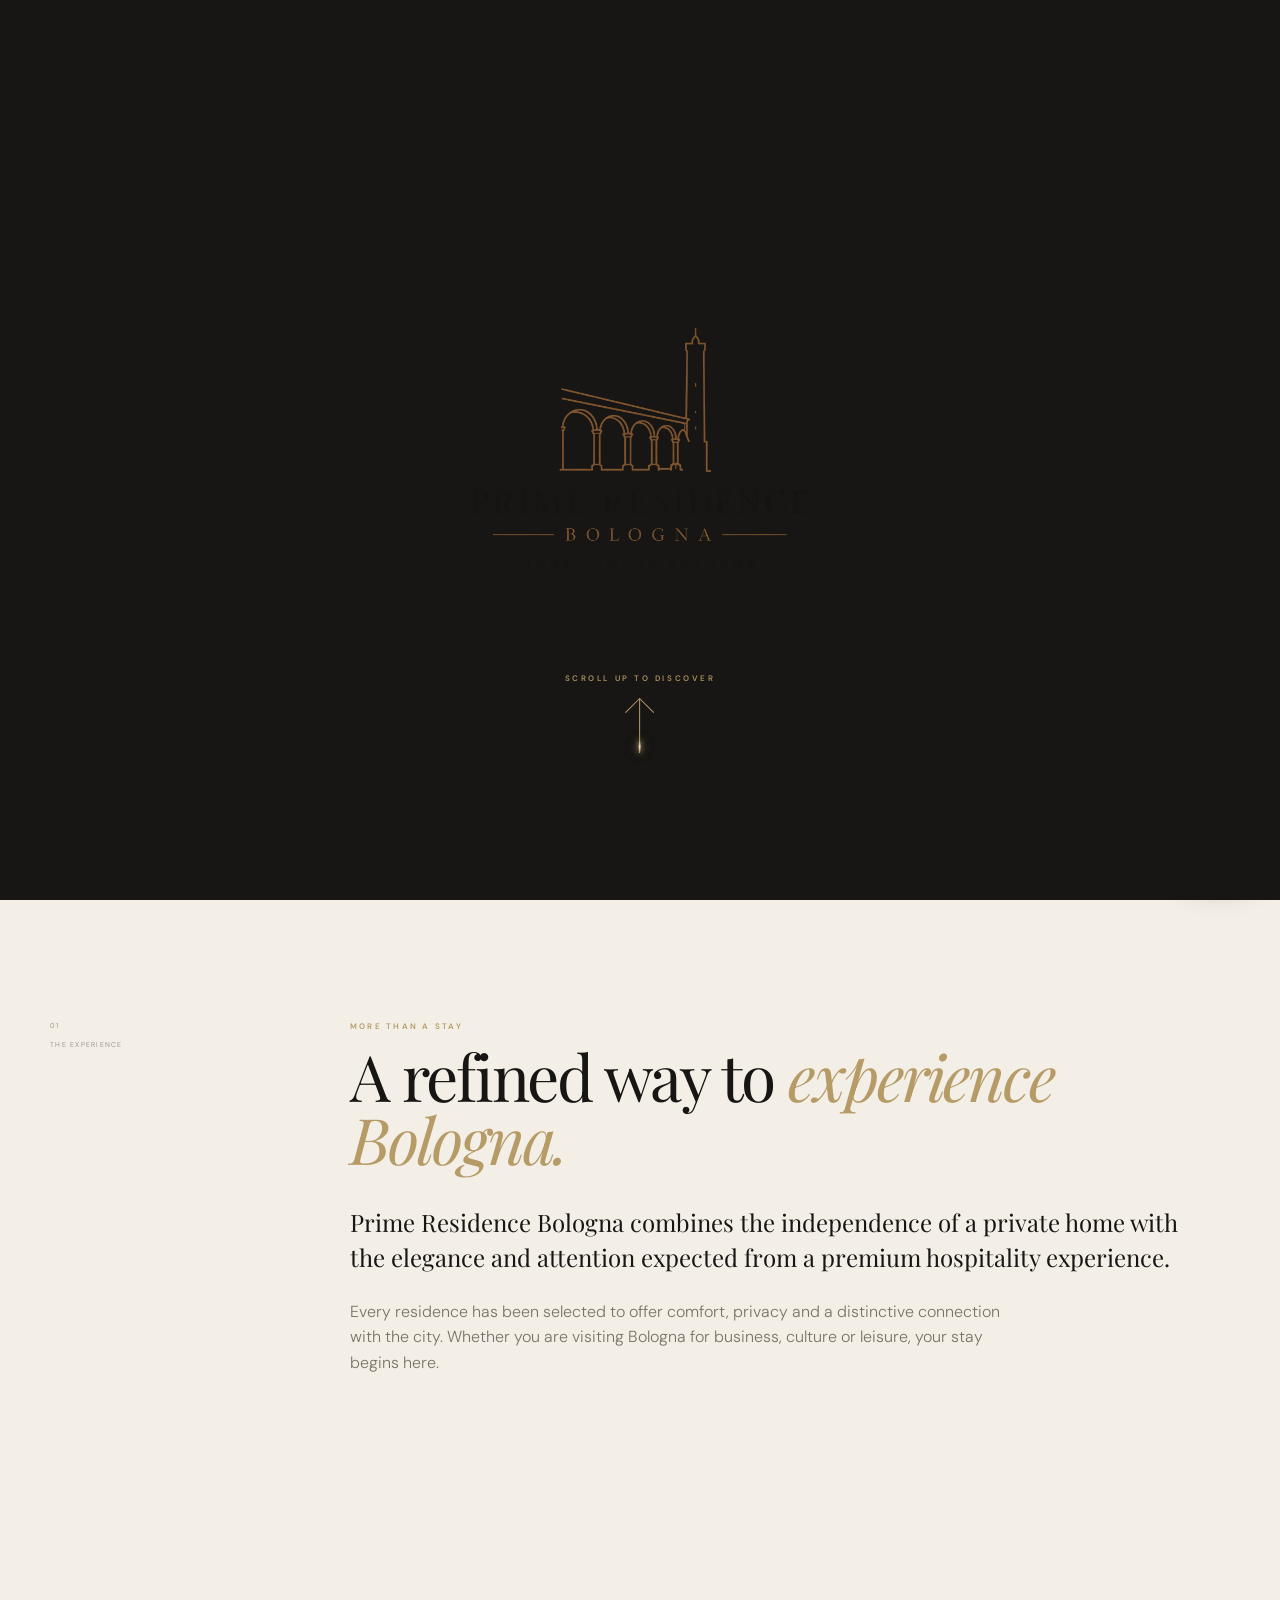
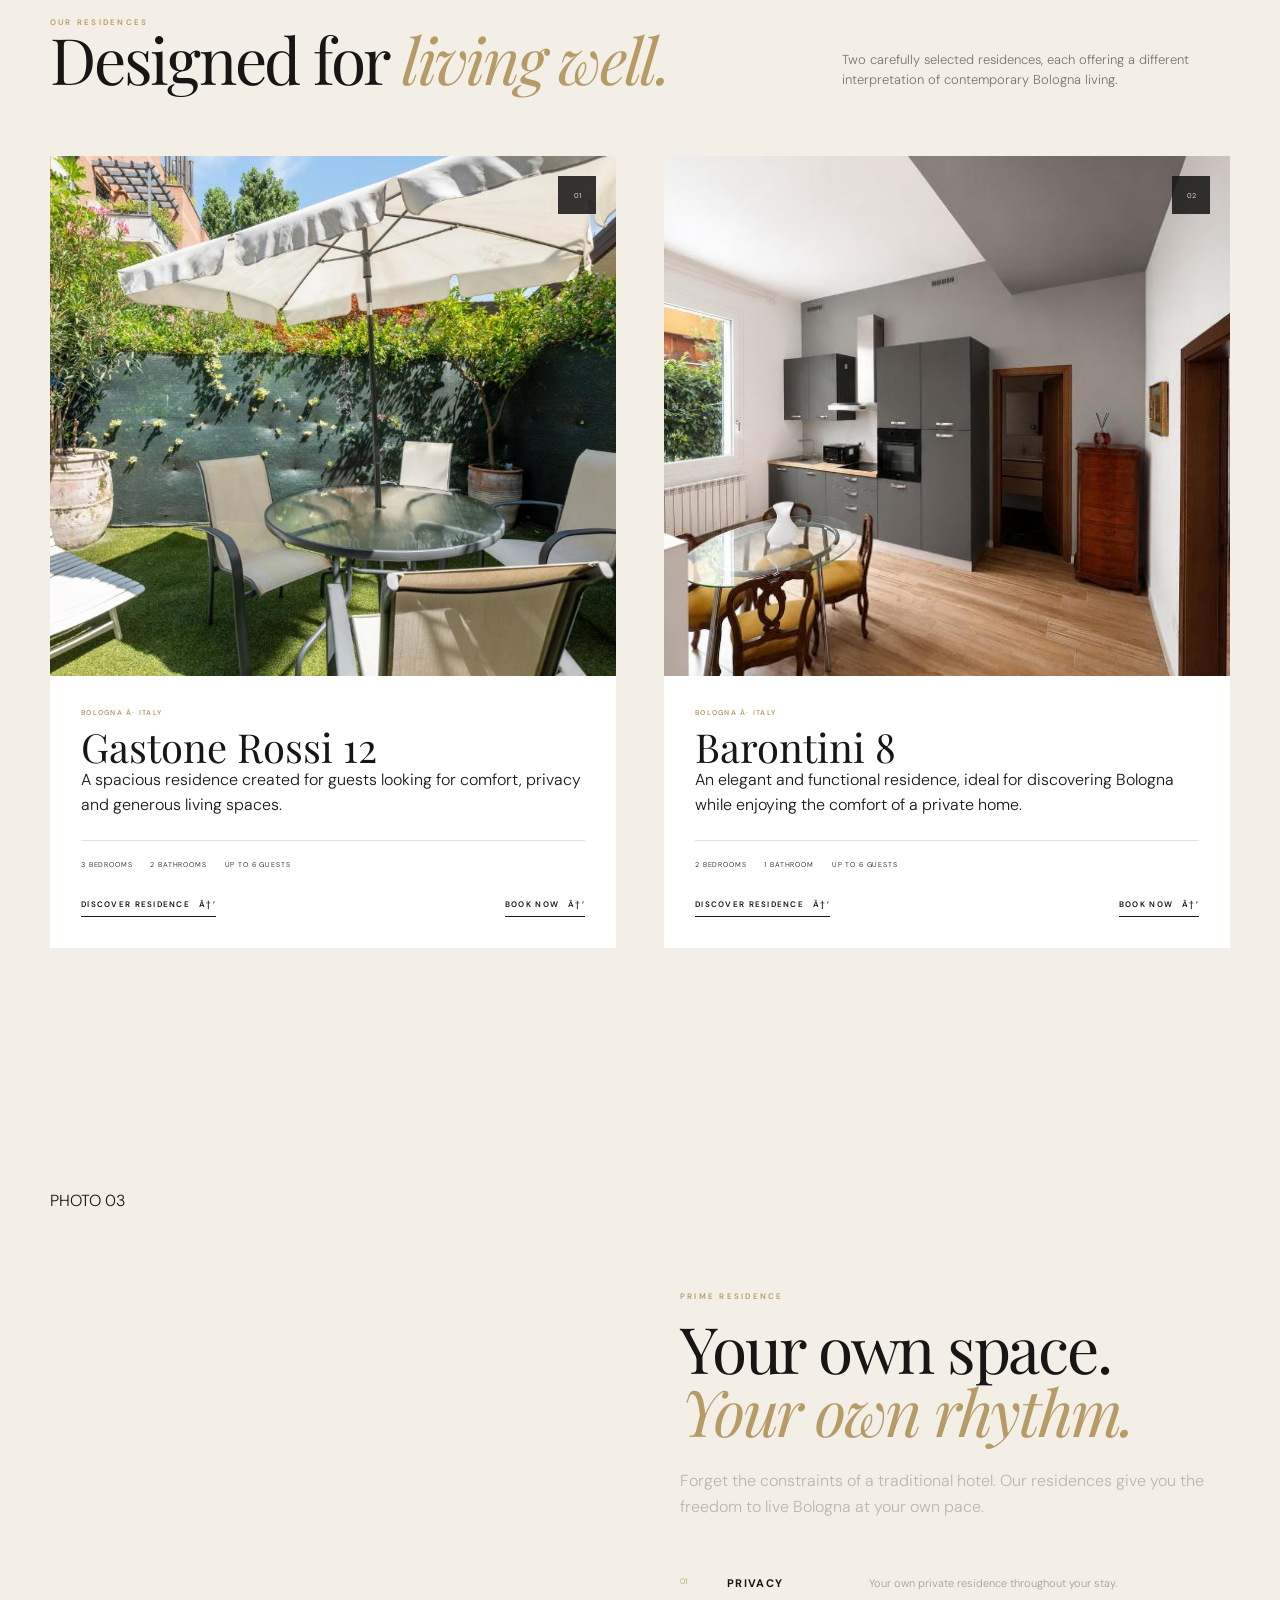
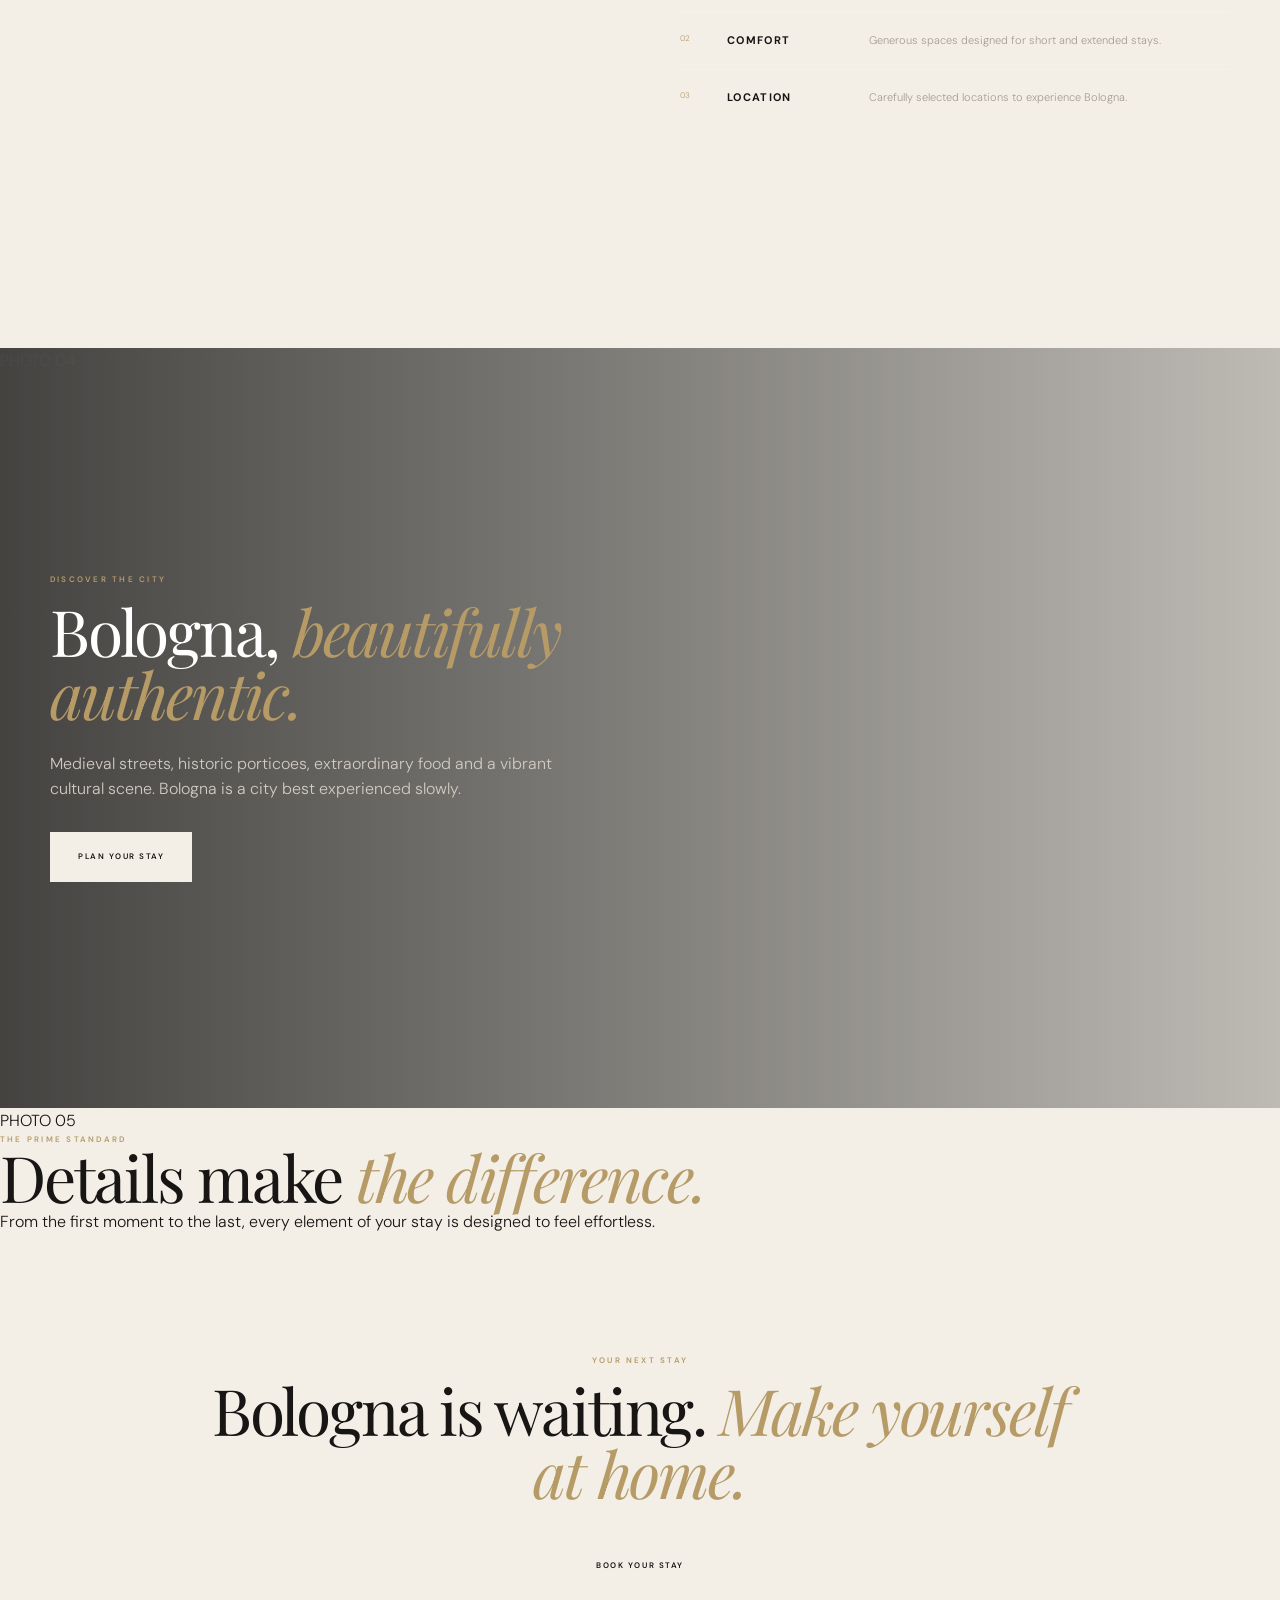
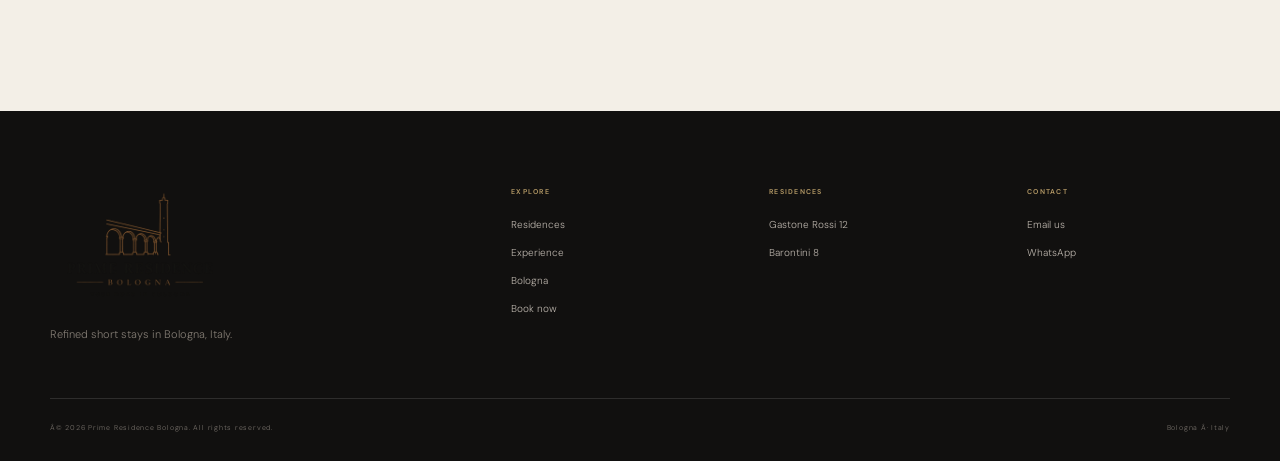
==== commit cea772b8: "Update index.html" ====
--- a/index.html
+++ b/index.html
@@ -272,7 +272,7 @@
 <!-- =====================================================
          HERO
     ====================================================== -->
-<section class="hero" data-logo-scheme="dark">
+<section class="hero home-hero" data-logo-scheme="dark">
 <div class="prime-hero-gallery" id="primeHeroGallery" aria-hidden="true">
   <div class="prime-hero-gallery-window">
     <div class="prime-hero-gallery-track">
--- a/style.css
+++ b/style.css
@@ -1,652 +1,59 @@
 /* =========================================================
-   PRIME RESIDENCE BOLOGNA
-   COMPLETE WEBSITE STYLESHEET
+   PRIME RESIDENCE BOLOGNA — GLOBAL UI
 ========================================================= */
+:root{--ink:#171614;--ink-2:#24211d;--paper:#f3efe7;--paper-2:#ece5da;--gold:#b69b67;--gold-light:#d5bd86;--muted:#7a7369;--line:rgba(23,22,20,.13);--white:#fff;--nav-h:92px}
+*{box-sizing:border-box;margin:0;padding:0}html{scroll-behavior:smooth}body{font-family:"DM Sans",sans-serif;background:var(--paper);color:var(--ink);font-weight:300;line-height:1.6}body.no-scroll{overflow:hidden}a{color:inherit;text-decoration:none}button,input,select,textarea{font:inherit}button{border:0;background:none;cursor:pointer}img{display:block;max-width:100%}.container{width:min(1180px,calc(100% - 80px));margin:0 auto}.section{padding:120px 0}.soft-section{background:var(--paper-2)}.dark-section{background:var(--ink);color:var(--paper)}.section-kicker,.eyebrow{color:var(--gold);font-size:8px;font-weight:600;letter-spacing:.28em;text-transform:uppercase}.section-heading{display:grid;grid-template-columns:minmax(0,1.3fr) minmax(250px,.7fr);gap:70px;align-items:end;margin-bottom:65px}.section-heading>p{max-width:440px;color:var(--muted);font-size:13px}.dark-section .section-heading>p{color:#aaa198}h1,h2,h3{font-family:"Playfair Display",serif;font-weight:400;line-height:.98}h2{font-size:clamp(46px,5vw,78px);letter-spacing:-.035em}h2 em,h1 em{color:var(--gold);font-weight:400}.btn{display:inline-flex;align-items:center;justify-content:center;min-height:50px;padding:0 27px;border:1px solid transparent;font-size:8px;font-weight:600;letter-spacing:.19em;text-transform:uppercase;transition:.28s ease}.btn-primary{background:var(--paper);color:var(--ink)}.btn-primary:hover{background:var(--gold-light);transform:translateY(-2px)}.btn-outline{border-color:rgba(255,255,255,.55);color:#fff}.btn-outline:hover{background:#fff;color:var(--ink)}.btn-dark{background:var(--ink);color:#fff}.btn-dark:hover{background:var(--gold);color:var(--ink)}.text-link{display:inline-flex;align-items:center;gap:9px;padding-bottom:5px;border-bottom:1px solid currentColor;font-size:8px;font-weight:600;letter-spacing:.16em;text-transform:uppercase}.reveal{opacity:0;transform:translateY(24px);transition:opacity .8s ease,transform .8s cubic-bezier(.22,.61,.36,1)}.reveal.visible{opacity:1;transform:none}
 
-/* RESET */
-*{margin:0;padding:0;box-sizing:border-box}
-html{scroll-behavior:smooth}
-body{margin:0;font-family:"DM Sans",sans-serif;background:#f3efe7;color:#171614;overflow-x:hidden}
-body,button,input,select,textarea{font-family:"DM Sans",sans-serif}
-a{color:inherit;text-decoration:none}
-button{padding:0;border:0;background:transparent;color:inherit;cursor:pointer}
-img{display:block;width:100%;max-width:100%}
-::selection{background:#b69b67;color:#fff}
+/* LOGO + ADAPTIVE NAV */
+.site-brand-image{width:100%;height:auto;object-fit:contain;transition:filter .35s ease,opacity .35s ease}.site-brand-image-nav{width:142px;max-height:60px}.site-brand-image-footer{width:180px}.site-brand-image-loader{width:min(420px,64vw)}.logo-contrast-light{filter:brightness(0) invert(1);opacity:.95}.logo-contrast-dark{filter:brightness(0) saturate(100%);opacity:.9}.navbar{position:fixed;top:0;left:0;width:100%;z-index:900;transition:background .35s ease,color .35s ease,border-color .35s ease}.nav-container{width:min(1240px,calc(100% - 80px));height:var(--nav-h);margin:0 auto;display:flex;align-items:center;justify-content:space-between}.desktop-nav{display:flex;align-items:center;gap:32px}.desktop-nav>a{font-size:7px;font-weight:600;letter-spacing:.17em;text-transform:uppercase}.nav-book{padding:12px 17px;border:1px solid currentColor}.navbar.nav-on-dark{color:#fff}.navbar.nav-on-light{color:var(--ink)}.navbar.scrolled{background:rgba(243,239,231,.93);backdrop-filter:blur(16px);color:var(--ink);border-bottom:1px solid var(--line)}.navbar.scrolled .site-brand-image-nav{filter:brightness(0) saturate(100%)}.menu-toggle{display:none;width:34px;height:30px;flex-direction:column;justify-content:center;gap:7px}.menu-toggle span{width:100%;height:1px;background:currentColor}.mobile-menu{position:fixed;inset:0;z-index:850;background:var(--ink);color:#fff;opacity:0;visibility:hidden;pointer-events:none;transition:.3s}.mobile-menu.active{opacity:1;visibility:visible;pointer-events:auto}.mobile-menu-inner{height:100%;display:flex;flex-direction:column;align-items:center;justify-content:center;gap:24px}.mobile-menu a{font-family:"Playfair Display",serif;font-size:36px}.language-switcher{display:inline-flex;align-items:center;gap:6px;font-size:7px;font-weight:600;letter-spacing:.14em}.language-switcher button{color:inherit;opacity:.4;padding:4px}.language-switcher button.active{opacity:1;color:var(--gold)}.language-switcher-separator{opacity:.3}.language-switcher-mobile{display:none}
 
-/* GLOBAL */
-.container{width:min(1240px,calc(100% - 80px));margin-inline:auto}
-.section{position:relative;padding:140px 0}
-h1,h2,h3,h4{margin:0;font-family:"Playfair Display",serif;font-weight:400}
-h1{font-size:clamp(58px,8vw,112px);line-height:.92;letter-spacing:-3px}
-h2{font-size:clamp(44px,6vw,78px);line-height:.98;letter-spacing:-2px}
-h3{font-size:clamp(34px,4vw,54px);line-height:1}
-em{font-weight:400}
-p{line-height:1.7}
-.section-kicker,.eyebrow{margin-bottom:22px;color:#9b8155;font-size:9px;font-weight:600;letter-spacing:3px;text-transform:uppercase}
-.btn{display:inline-flex;align-items:center;justify-content:center;min-height:52px;padding:0 28px;border:1px solid transparent;font-size:9px;font-weight:600;letter-spacing:2px;text-transform:uppercase;transition:background .3s ease,color .3s ease,border-color .3s ease,transform .3s ease}
-.btn:hover{transform:translateY(-2px)}
-.btn-primary{background:#171614;color:#fff}
-.btn-primary:hover{background:#b69b67}
-.btn-outline{border-color:currentColor}
+/* LOADER + HERO */
+.loader{position:fixed;inset:0;z-index:9999;display:flex;align-items:center;justify-content:center;background:var(--ink);transition:visibility .5s ease}.loader.hide{visibility:hidden;pointer-events:none}.loader-scroll-hint{position:absolute;left:50%;bottom:45px;transform:translateX(-50%);display:flex;flex-direction:column;align-items:center;gap:12px;color:var(--gold);font-size:7px;font-weight:600;letter-spacing:.22em}.loader-scroll-arrow{font-size:22px;animation:loaderArrow 1.5s ease-in-out infinite}@keyframes loaderArrow{50%{transform:translateY(-8px)}}.home-hero{position:relative;min-height:100svh;display:flex;align-items:center;background:linear-gradient(110deg,#11100f,#26231f);color:#fff}.hero-content{width:min(1180px,calc(100% - 80px));margin:0 auto;padding-top:80px}.hero h1{margin-top:22px;font-size:clamp(64px,7.6vw,130px);letter-spacing:-.055em}.hero-text{max-width:610px;margin-top:25px;color:#d0cbc4;font-size:13px}.hero-buttons{display:flex;gap:12px;margin-top:34px}.hero-scroll{position:absolute;right:28px;bottom:35px;display:flex;align-items:center;gap:12px;writing-mode:vertical-rl;color:#827c73;font-size:6px;letter-spacing:.22em}.scroll-line{width:1px;height:48px;background:rgba(255,255,255,.3)}
 
-/* LOADER */
-.loader{position:fixed;inset:0;z-index:9999;display:flex;align-items:center;justify-content:center;background:#171614;color:#f3efe7;overflow:hidden;transition:opacity .8s ease,visibility .8s ease}
-.loader.hide{opacity:0;visibility:hidden;pointer-events:none}
-.loader-inner{display:flex;flex-direction:column;align-items:center;justify-content:center;text-align:center;animation:loaderFade 1.2s ease both}
-.loader-logo{font-family:"Playfair Display",serif;font-size:clamp(31px,4vw,58px);font-weight:400;line-height:1;letter-spacing:.16em}
-.loader-line{width:45px;height:1px;margin:23px 0 18px;background:#b69b67}
-.loader-city{color:#b69b67;font-size:9px;font-weight:600;letter-spacing:.45em}
-@keyframes loaderFade{from{opacity:0;transform:translateY(15px)}to{opacity:1;transform:translateY(0)}}
+/* HOME SHOWCASE — TWO-PANEL SLIDE */
+.home-showcase{position:relative;padding:95px 82px 105px;background:var(--ink);color:#fff;overflow:hidden}.home-gallery-viewport{overflow:hidden;touch-action:pan-y}.home-gallery-track{display:flex;transition:transform .85s cubic-bezier(.2,.75,.2,1);will-change:transform}.home-gallery-frame{min-width:100%;display:grid;grid-template-columns:1fr 1fr;gap:42px;padding:0 34px}.home-gallery-panel{position:relative;height:min(65vh,680px);min-height:470px;overflow:hidden;background:#2b2824}.home-gallery-panel img{width:100%;height:100%;object-fit:cover;transition:transform .8s ease}.home-gallery-panel::after{content:"";position:absolute;inset:45% 0 0;background:linear-gradient(transparent,rgba(0,0,0,.55))}.home-gallery-panel:hover img{transform:scale(1.025)}.home-gallery-panel>span{position:absolute;left:28px;right:28px;bottom:27px;z-index:2;display:flex;align-items:end;justify-content:space-between;gap:20px}.home-gallery-panel small{font-size:7px;letter-spacing:.18em}.home-gallery-panel strong{font-family:"Playfair Display",serif;font-size:22px;font-weight:400}.home-gallery-arrow{position:absolute;top:50%;z-index:5;width:58px;height:58px;border:1px solid rgba(255,255,255,.35);color:#fff;font-size:26px;transform:translateY(-50%);transition:.25s}.home-gallery-arrow:hover{background:#fff;color:var(--ink)}.home-gallery-arrow-prev{left:18px}.home-gallery-arrow-next{right:18px}.home-gallery-progress{display:flex;align-items:center;justify-content:center;gap:12px;margin-top:30px;color:#8f8880;font-size:7px;letter-spacing:.16em}.home-gallery-progress i{width:50px;height:1px;background:#5f5953}
 
-/* NAVBAR */
-.navbar{position:fixed;top:0;left:0;z-index:1000;width:100%;color:#fff;transition:background .4s ease,color .4s ease,box-shadow .4s ease,backdrop-filter .4s ease}
-.navbar.scrolled{background:rgba(243,239,231,.96);color:#171614;box-shadow:0 1px 0 rgba(23,22,20,.08);backdrop-filter:blur(14px);-webkit-backdrop-filter:blur(14px)}
-.nav-container{position:relative;z-index:2;width:min(1400px,calc(100% - 80px));height:96px;margin-inline:auto;display:flex;align-items:center;justify-content:space-between}
-.logo{position:relative;display:flex;flex-direction:column;align-items:flex-start;flex-shrink:0;line-height:1;color:inherit}
-.logo-main{white-space:nowrap;font-family:"Playfair Display",serif;font-size:23px;font-weight:400;line-height:1;letter-spacing:.04em}
-.logo-sub{margin-top:8px;color:#b69b67;font-size:7px;font-weight:600;line-height:1;letter-spacing:.4em}
-.desktop-nav{display:flex;align-items:center;justify-content:flex-end;gap:38px}
-.desktop-nav>a{position:relative;white-space:nowrap;font-size:9px;font-weight:600;line-height:1;letter-spacing:.2em;text-transform:uppercase}
-.desktop-nav>a:not(.nav-book)::after{content:"";position:absolute;left:0;bottom:-8px;width:0;height:1px;background:currentColor;transition:width .3s ease}
-.desktop-nav>a:not(.nav-book):hover::after{width:100%}
-.nav-book{min-width:106px;padding:13px 17px;border:1px solid currentColor;text-align:center;transition:background .3s ease,color .3s ease,border-color .3s ease}
-.nav-book:hover{background:#171614;border-color:#171614;color:#fff}
-.navbar:not(.scrolled) .nav-book:hover{background:#f3efe7;border-color:#f3efe7;color:#171614}
-.menu-toggle{position:relative;z-index:3;display:none;align-items:center;justify-content:center;flex-direction:column;width:42px;height:42px;gap:7px}
-.menu-toggle span{display:block;width:25px;height:1px;background:currentColor;transform-origin:center;transition:transform .3s ease,background .3s ease}
-.menu-toggle.active span:first-child{transform:translateY(4px) rotate(45deg)}
-.menu-toggle.active span:last-child{transform:translateY(-4px) rotate(-45deg)}
-.mobile-menu{position:fixed;inset:0;z-index:1;display:flex;flex-direction:column;align-items:center;justify-content:center;gap:30px;width:100%;min-height:100vh;min-height:100svh;padding:110px 30px 50px;background:#171614;color:#f3efe7;opacity:0;visibility:hidden;pointer-events:none;transform:translateY(-15px);transition:opacity .35s ease,visibility .35s ease,transform .35s ease}
-.mobile-menu.active{opacity:1;visibility:visible;pointer-events:auto;transform:translateY(0)}
-.mobile-menu a{font-family:"Playfair Display",serif;font-size:clamp(36px,10vw,52px);line-height:1.1;transition:color .25s ease}
-.mobile-menu a:hover{color:#b69b67}
+/* HOME CONTENT */
+.intro-grid{display:grid;grid-template-columns:220px 1fr;gap:80px}.intro-label{display:flex;flex-direction:column;gap:8px;color:#8e867d;font-size:7px;letter-spacing:.18em}.intro-content{max-width:850px}.intro-content h2{margin-top:12px}.large-text{margin-top:35px;font-family:"Playfair Display",serif;font-size:24px;line-height:1.45}.intro-content>p:last-child{max-width:650px;margin-top:24px;color:var(--muted)}.residences-grid{display:grid;grid-template-columns:1fr 1fr;gap:48px}.residence-card{background:#fff}.residence-image{position:relative;display:block;height:520px;overflow:hidden}.residence-photo{width:100%;height:100%;object-fit:cover;transition:transform .8s ease}.residence-card:hover .residence-photo{transform:scale(1.035)}.residence-number{position:absolute;top:20px;right:20px;width:38px;height:38px;display:grid;place-items:center;background:rgba(23,22,20,.86);color:#fff;font-size:7px}.residence-info{padding:31px}.residence-location{color:var(--gold);font-size:7px;font-weight:600;letter-spacing:.18em}.residence-info h3{margin-top:9px;font-size:40px}.residence-info>p:not(.residence-location){margin-top:15px;color:var(--muted);font-size:12px}.residence-details{display:flex;flex-wrap:wrap;gap:8px 18px;margin-top:22px;padding-top:18px;border-top:1px solid var(--line);font-size:7px;letter-spacing:.12em;text-transform:uppercase}.residence-actions{display:flex;justify-content:space-between;gap:18px;margin-top:28px}.experience-grid{display:grid;grid-template-columns:1fr 1fr;gap:80px;align-items:center}.experience-image{height:640px;overflow:hidden}.experience-image img{width:100%;height:100%;object-fit:cover}.experience-content h2{margin-top:14px}.experience-content>p:not(.section-kicker){margin-top:26px;color:#bcb5ad}.experience-list{margin-top:36px}.experience-list>div{display:grid;grid-template-columns:35px 130px 1fr;gap:12px;padding:19px 0;border-top:1px solid rgba(255,255,255,.14)}.experience-list span{color:var(--gold);font-size:8px}.experience-list strong{font-size:11px;letter-spacing:.12em;text-transform:uppercase}.experience-list p{color:#a49c94;font-size:11px}.bologna{position:relative;min-height:760px;display:flex;align-items:center;color:#fff;overflow:hidden}.bologna-background{position:absolute;inset:0;width:100%;height:100%;object-fit:cover}.bologna-overlay{position:absolute;inset:0;background:linear-gradient(90deg,rgba(0,0,0,.72),rgba(0,0,0,.22))}.bologna-content{position:relative;z-index:2}.bologna-content h2{max-width:740px;margin-top:14px}.bologna-content>p:not(.section-kicker){max-width:520px;margin-top:25px;color:#d2cbc4}.bologna-content .btn{margin-top:30px}.cta{text-align:center}.cta-content h2{max-width:900px;margin:12px auto 0}.cta .btn{margin-top:36px}
 
-/* HERO */
-.hero{position:relative;display:flex;align-items:flex-end;width:100%;min-height:100vh;min-height:100svh;overflow:hidden;background:radial-gradient(circle at 70% 35%,#35312c 0%,#24211e 38%,#171614 100%);color:#fff}
-.hero-overlay{position:absolute;inset:0;z-index:0;background:linear-gradient(90deg,rgba(0,0,0,.38),rgba(0,0,0,.05) 65%,rgba(0,0,0,.12))}
-.hero-content{position:relative;z-index:2;width:min(1240px,calc(100% - 80px));margin-inline:auto;padding:170px 0 90px}
-.hero-content .eyebrow{color:#c3aa78}
-.hero-content h1{max-width:1000px;color:#fff}
-.hero-content h1 em{color:#c7ad7b}
-.hero-text{max-width:520px;margin-top:32px;color:rgba(255,255,255,.72);font-size:14px;line-height:1.8}
-.hero-buttons{display:flex;flex-wrap:wrap;gap:14px;margin-top:38px}
-.hero .btn-primary{background:#f3efe7;color:#171614}
-.hero .btn-primary:hover{background:#b69b67;color:#fff}
-.hero .btn-outline{border-color:rgba(255,255,255,.58);color:#fff}
-.hero .btn-outline:hover{background:#fff;border-color:#fff;color:#171614}
-.hero-scroll{position:absolute;right:35px;bottom:45px;z-index:3;display:flex;flex-direction:column;align-items:center;gap:15px;color:rgba(255,255,255,.58);font-size:7px;font-weight:500;letter-spacing:.28em;writing-mode:vertical-rl}
-.scroll-line{width:1px;height:48px;background:rgba(255,255,255,.35)}
+/* APARTMENT HERO */
+.apartment-hero{position:relative;min-height:86svh;display:flex;align-items:flex-end;color:#fff;overflow:hidden}.apartment-hero-photo{position:absolute;inset:0;width:100%;height:100%;object-fit:cover}.apartment-hero-overlay{position:absolute;inset:0;background:linear-gradient(180deg,rgba(0,0,0,.25),rgba(0,0,0,.72))}.apartment-back{position:absolute;top:120px;left:max(40px,calc((100vw - 1180px)/2));z-index:2;font-size:7px;font-weight:600;letter-spacing:.18em}.apartment-hero-content{position:relative;z-index:2;width:min(1180px,calc(100% - 80px));margin:0 auto;padding-bottom:80px}.apartment-hero-content h1{margin-top:12px;font-size:clamp(70px,9vw,145px);letter-spacing:-.055em}.apartment-hero-content>p:not(.section-kicker){max-width:690px;margin-top:22px;color:#e2ddd7}.apartment-hero-content .btn{margin-top:28px}.apartment-facts{display:grid;grid-template-columns:repeat(4,1fr);background:#fff;border-bottom:1px solid var(--line)}.apartment-fact{min-height:135px;padding:30px 35px;border-right:1px solid var(--line)}.apartment-fact:last-child{border-right:0}.apartment-fact span{color:#8f877d;font-size:7px;font-weight:600;letter-spacing:.18em}.apartment-fact strong{display:block;margin-top:8px;font-family:"Playfair Display",serif;font-size:34px;font-weight:400}
 
-/* PHOTO PLACEHOLDERS */
-.photo-placeholder{position:relative;display:flex;align-items:center;justify-content:center;width:100%;height:100%;overflow:hidden;background:linear-gradient(135deg,#d8d0c2,#b7ad9d);color:rgba(23,22,20,.42)}
-.photo-placeholder span{font-size:8px;font-weight:600;letter-spacing:3px;text-transform:uppercase}
+/* BOOKING-LIKE MOSAIC GALLERY */
+.property-gallery-section{padding:105px 0 115px;background:var(--paper)}.property-gallery-heading{display:flex;align-items:end;justify-content:space-between;gap:30px;margin-bottom:38px}.property-gallery-heading h2{margin-top:9px}.gallery-counter{display:flex;align-items:center;gap:10px;color:#776f66;font-size:8px;letter-spacing:.12em}.gallery-counter i{width:44px;height:1px;background:#b4aa9d}.booking-gallery{position:relative;width:min(1440px,calc(100% - 48px));margin:0 auto;touch-action:pan-y}.booking-gallery-grid{display:grid;grid-template-columns:2fr 1fr 1fr 1fr 1fr;grid-template-rows:230px 230px 150px;gap:9px;transition:opacity .25s ease,transform .35s ease}.booking-gallery.is-shifting .booking-gallery-grid{opacity:.35;transform:translateX(var(--gallery-shift,0))}.booking-gallery-cell{position:relative;overflow:hidden;background:#ddd4c8}.booking-gallery-cell img{width:100%;height:100%;object-fit:cover;transition:transform .55s ease}.booking-gallery-cell:hover img{transform:scale(1.025)}.gallery-main{grid-column:1/4;grid-row:1/3}.gallery-side-top{grid-column:4/6;grid-row:1}.gallery-side-bottom{grid-column:4/6;grid-row:2}.gallery-thumb{grid-row:3}.booking-gallery-cell:nth-child(4){grid-column:1}.booking-gallery-cell:nth-child(5){grid-column:2}.booking-gallery-cell:nth-child(6){grid-column:3}.booking-gallery-cell:nth-child(7){grid-column:4}.booking-gallery-cell:nth-child(8){grid-column:5}.gallery-cell-shade{position:absolute;inset:0;background:transparent;transition:.25s}.booking-gallery-cell:hover .gallery-cell-shade{background:rgba(0,0,0,.1)}.gallery-more .gallery-cell-shade{background:rgba(0,0,0,.35)}.gallery-more-label{position:absolute;inset:0;display:grid;place-items:center;color:#fff;font-size:13px;font-weight:600;text-decoration:underline}.booking-gallery-nav{position:absolute;top:50%;z-index:5;width:54px;height:54px;border:1px solid rgba(23,22,20,.4);background:rgba(243,239,231,.94);font-size:23px;transform:translateY(-50%);transition:.25s}.booking-gallery-nav:hover{background:var(--ink);color:#fff}.booking-gallery-nav.prev{left:-18px}.booking-gallery-nav.next{right:-18px}.gallery-swipe-hint{text-align:center;margin-top:19px;color:#8b8379;font-size:7px;font-weight:600;letter-spacing:.2em}.gallery-lightbox{position:fixed;inset:0;z-index:5000;background:rgba(10,9,8,.96);display:grid;place-items:center;opacity:0;visibility:hidden;pointer-events:none;transition:.3s}.gallery-lightbox.open{opacity:1;visibility:visible;pointer-events:auto}.gallery-lightbox-image{max-width:min(88vw,1450px);max-height:84vh;object-fit:contain}.gallery-lightbox-close,.gallery-lightbox-prev,.gallery-lightbox-next{position:absolute;color:#fff}.gallery-lightbox-close{top:24px;right:28px;font-size:30px}.gallery-lightbox-prev,.gallery-lightbox-next{top:50%;width:54px;height:54px;border:1px solid rgba(255,255,255,.35);font-size:25px;transform:translateY(-50%)}.gallery-lightbox-prev{left:24px}.gallery-lightbox-next{right:24px}.gallery-lightbox-counter{position:absolute;left:50%;bottom:24px;transform:translateX(-50%);color:#c3bbb2;font-size:8px;letter-spacing:.18em}
 
-/* INTRO */
-.intro{background:#f3efe7}
-.intro-grid{display:grid;grid-template-columns:.32fr 1fr;gap:100px;align-items:start}
-.intro-label{display:flex;flex-direction:column;gap:8px;padding-top:10px;color:#9b8155;font-size:8px;font-weight:600;letter-spacing:2px}
-.intro-content{max-width:850px}
-.intro-content h2{max-width:800px}
-.intro-content h2 em{color:#8e7448}
-.large-text{max-width:700px;margin-top:38px;color:#37332e;font-family:"Playfair Display",serif;font-size:clamp(21px,2vw,27px);line-height:1.5}
-.intro-content>p:last-child{max-width:650px;margin-top:28px;color:#6d665d;font-size:14px}
-
-/* RESIDENCES */
-.residences{background:#e5ded1}
-.section-heading{display:flex;align-items:flex-end;justify-content:space-between;gap:70px;margin-bottom:70px}
-.section-heading>div{max-width:760px}
-.section-heading>p{max-width:360px;padding-bottom:5px;color:#70685e;font-size:13px}
-.section-heading h2 em{color:#8e7448}
-.residences-grid{display:grid;grid-template-columns:repeat(2,minmax(0,1fr));gap:28px}
-.residence-card{min-width:0}
-.residence-image{position:relative;display:block;width:100%;height:600px;overflow:hidden;background:#cbc2b5}
-.residence-image .photo-placeholder{transition:transform .8s cubic-bezier(.2,.7,.2,1)}
-.residence-card:hover .residence-image .photo-placeholder{transform:scale(1.035)}
-.residence-number{position:absolute;top:28px;right:30px;z-index:2;color:rgba(255,255,255,.85);font-family:"Playfair Display",serif;font-size:24px}
-.residence-info{padding:30px 5px 15px}
-.residence-location{margin-bottom:12px;color:#9b8155;font-size:8px;font-weight:600;letter-spacing:2px}
-.residence-info h3{font-size:clamp(38px,4vw,52px)}
-.residence-info>div:first-child>p:last-child{max-width:500px;margin-top:18px;color:#6d665d;font-size:13px}
-.residence-details{display:flex;flex-wrap:wrap;gap:22px;margin-top:25px;padding-top:20px;border-top:1px solid rgba(23,22,20,.12);color:#71695f;font-size:8px;font-weight:600;letter-spacing:1.4px;text-transform:uppercase}
-.residence-actions{display:flex;flex-wrap:wrap;gap:30px;margin-top:28px}
-.text-link{display:inline-flex;align-items:center;gap:10px;padding-bottom:6px;border-bottom:1px solid rgba(23,22,20,.45);font-size:8px;font-weight:600;letter-spacing:1.7px;text-transform:uppercase}
-.text-link span{transition:transform .25s ease}
-.text-link:hover span{transform:translateX(5px)}
-
-/* EXPERIENCE */
-.experience{background:#171614;color:#f3efe7}
-.experience-grid{display:grid;grid-template-columns:1.05fr .95fr;gap:100px;align-items:center}
-.experience-image,.experience-image .photo-placeholder{min-height:650px}
-.experience-content{max-width:550px}
-.experience-content h2 em{color:#c2a773}
-.experience-content>p:not(.section-kicker){max-width:500px;margin-top:30px;color:#aaa39a;font-size:14px}
-.experience-list{margin-top:45px}
-.experience-list>div{position:relative;display:grid;grid-template-columns:45px 1fr;gap:15px;padding:23px 0;border-top:1px solid rgba(255,255,255,.12)}
-.experience-list>div:last-child{border-bottom:1px solid rgba(255,255,255,.12)}
-.experience-list span{color:#b69b67;font-size:8px;letter-spacing:2px}
-.experience-list strong{font-family:"Playfair Display",serif;font-size:22px;font-weight:400}
-.experience-list p{grid-column:2;margin-top:-5px;color:#969087;font-size:11px}
-
-/* BOLOGNA */
-.bologna{position:relative;display:flex;align-items:center;min-height:760px;overflow:hidden;color:#fff}
-.bologna-background{position:absolute;inset:0;z-index:0}
-.bologna-background .photo-placeholder{width:100%;height:100%;min-height:760px;background:linear-gradient(135deg,#9b9181,#514a42)}
-.bologna-overlay{position:absolute;inset:0;z-index:1;background:linear-gradient(90deg,rgba(17,16,15,.78),rgba(17,16,15,.25) 70%)}
-.bologna-content{position:relative;z-index:2}
-.bologna-content h2{max-width:760px}
-.bologna-content h2 em{color:#d2b985}
-.bologna-content>p:not(.section-kicker){max-width:500px;margin-top:30px;color:rgba(255,255,255,.75);font-size:14px}
-.bologna-content .btn{margin-top:38px}
-.bologna-content .btn-primary{background:#f3efe7;color:#171614}
-
-/* VISUAL */
-.visual-section{background:#f3efe7}
-.visual-grid{display:grid;grid-template-columns:1.1fr .9fr;min-height:650px}
-.visual-item,.visual-item .photo-placeholder{min-height:650px}
-.visual-text{display:flex;flex-direction:column;justify-content:center;padding:100px}
-.visual-text h2{max-width:590px}
-.visual-text h2 em{color:#8e7448}
-.visual-text>p:last-child{max-width:480px;margin-top:30px;color:#686157;font-size:14px}
-
-/* CTA */
-.cta{background:#e5ded1;text-align:center}
-.cta-content{max-width:950px}
-.cta h2{max-width:850px;margin-inline:auto}
-.cta h2 em{color:#8e7448}
-.cta .btn{margin-top:42px}
+/* APARTMENT DETAILS */
+.apartment-intro-grid,.apartment-amenities-grid,.residence-location-grid{display:grid;grid-template-columns:1fr 1fr;gap:90px}.apartment-intro-text{padding-top:15px}.apartment-intro-text p{margin-bottom:22px;color:var(--muted);font-size:14px}.amenities-list{display:grid;grid-template-columns:1fr 1fr;gap:0 35px;list-style:none;border-top:1px solid var(--line)}.amenities-list li{padding:18px 0;border-bottom:1px solid var(--line);font-size:11px;letter-spacing:.04em}.stay-info-grid{display:grid;grid-template-columns:repeat(4,1fr);margin-top:50px;border-top:1px solid rgba(255,255,255,.15);border-bottom:1px solid rgba(255,255,255,.15)}.stay-info-grid article{min-height:225px;padding:28px;border-right:1px solid rgba(255,255,255,.15)}.stay-info-grid article:last-child{border-right:0}.stay-info-grid span{color:var(--gold);font-size:7px;font-weight:600;letter-spacing:.18em}.stay-info-grid strong{display:block;margin-top:12px;font-family:"Playfair Display",serif;font-size:25px;font-weight:400}.stay-info-grid p{margin-top:18px;color:#aaa198;font-size:11px}.license-line{margin-top:18px;color:#77716a;font-size:7px;letter-spacing:.12em}.residence-location-grid{align-items:start}.residence-location-grid h2{margin-top:10px}.residence-location-grid>div:first-child>p:not(.section-kicker){margin-top:25px;color:var(--muted)}.location-address{margin-top:32px;padding-top:23px;border-top:1px solid var(--line)}.location-address span,.location-card span{color:var(--gold);font-size:7px;font-weight:600;letter-spacing:.18em}.location-address strong{display:block;margin-top:8px;font-family:"Playfair Display",serif;font-size:24px;font-weight:400}.location-card{min-height:300px;padding:40px;background:var(--ink);color:#fff;display:flex;flex-direction:column;justify-content:space-between}.location-card strong{display:block;margin-top:13px;font-family:"Playfair Display",serif;font-size:30px;font-weight:400;line-height:1.25}.apartment-booking{padding:120px 40px;background:var(--ink);color:#fff;text-align:center}.apartment-booking-inner{max-width:850px;margin:0 auto}.apartment-booking h2{margin-top:10px}.apartment-booking .btn{margin-top:35px}
 
 /* FOOTER */
-.footer{padding:85px 0 35px;background:#171614;color:#f3efe7}
-.footer-top{display:grid;grid-template-columns:1.6fr .7fr .8fr .8fr;gap:60px;padding-bottom:70px}
-.footer-brand .logo-main{font-size:27px}
-.footer-brand>p{max-width:310px;margin-top:22px;color:#918b83;font-size:11px}
-.footer-title{margin-bottom:21px;color:#b69b67;font-size:8px;font-weight:600;letter-spacing:2px;text-transform:uppercase}
-.footer-column a{display:block;width:fit-content;margin-bottom:12px;color:#b8b2aa;font-size:11px;transition:color .25s ease}
-.footer-column a:hover{color:#fff}
-.footer-bottom{display:flex;align-items:center;justify-content:space-between;gap:30px;padding-top:27px;border-top:1px solid rgba(255,255,255,.1);color:#706a63;font-size:8px;letter-spacing:1.2px;text-transform:uppercase}
+.footer{padding:75px 0 28px;background:#11100f;color:#fff}.footer-top{display:grid;grid-template-columns:2fr repeat(3,1fr);gap:55px;padding-bottom:55px;border-bottom:1px solid rgba(255,255,255,.12)}.footer-brand p{max-width:260px;margin-top:20px;color:#827b73;font-size:11px}.footer-column{display:flex;flex-direction:column;gap:12px}.footer-title{margin-bottom:8px;color:var(--gold);font-size:7px;font-weight:600;letter-spacing:.18em}.footer-column a{color:#b9b2aa;font-size:10px}.footer-bottom{display:flex;justify-content:space-between;gap:20px;padding-top:23px;color:#77716b;font-size:7px;letter-spacing:.11em}
 
-/* WHATSAPP */
-.whatsapp-button{position:fixed;right:25px;bottom:25px;z-index:900;display:flex;align-items:center;justify-content:center;width:58px;height:58px;border-radius:50%;background:#171614;color:#fff;box-shadow:0 8px 30px rgba(0,0,0,.2);font-size:7px;font-weight:600;letter-spacing:.8px;transition:transform .3s ease,background .3s ease}
-.whatsapp-button:hover{background:#b69b67;transform:translateY(-4px)}
+/* ASSISTANT */
+.prime-assistant{position:fixed;right:25px;bottom:80px;z-index:1000}.prime-assistant-launcher{min-width:160px;height:46px;padding:0 18px;display:flex;align-items:center;gap:10px;background:#f3efe7;border:1px solid rgba(23,22,20,.16);box-shadow:0 15px 40px rgba(0,0,0,.16)}.assistant-launcher-dot,.assistant-prompt-dot,.assistant-status-dot,.whatsapp-dot{width:7px;height:7px;border-radius:50%;background:var(--gold);box-shadow:0 0 0 4px rgba(182,155,103,.14)}.assistant-launcher-text{font-size:6.5px;font-weight:600;letter-spacing:.18em}.prime-assistant-prompt{position:absolute;right:0;bottom:62px;width:360px;display:flex;background:#f3efe7;box-shadow:0 18px 48px rgba(0,0,0,.2);opacity:0;visibility:hidden;pointer-events:none;transform:translateY(12px);transition:.3s}.prime-assistant-prompt.visible{opacity:1;visibility:visible;pointer-events:auto;transform:none}.assistant-prompt-main{flex:1;display:grid;grid-template-columns:16px 1fr 18px;gap:12px;align-items:center;padding:19px;text-align:left}.assistant-prompt-content{display:flex;flex-direction:column}.assistant-prompt-label{color:var(--gold);font-size:6px;font-weight:600;letter-spacing:.18em}.assistant-prompt-content strong{margin-top:5px;font-family:"Playfair Display",serif;font-size:16px;font-weight:400;line-height:1.25}.assistant-prompt-content small{margin-top:6px;color:#7e776e;font-size:7px}.assistant-prompt-close{width:38px;border-left:1px solid var(--line);font-size:20px}.assistant-prompt-arrow{color:var(--gold)}.prime-assistant-window{position:absolute;right:0;bottom:0;width:min(410px,calc(100vw - 40px));height:min(620px,calc(100vh - 120px));display:flex;flex-direction:column;background:#f3efe7;border:1px solid rgba(23,22,20,.14);box-shadow:0 24px 65px rgba(23,22,20,.26);opacity:0;visibility:hidden;pointer-events:none;transform:translateY(18px) scale(.985);transform-origin:bottom right;transition:.3s;overflow:hidden}.prime-assistant-window.open{opacity:1;visibility:visible;pointer-events:auto;transform:none}.prime-assistant-header{min-height:76px;padding:0 20px;display:flex;align-items:center;justify-content:space-between;background:#171614;color:#f3efe7}.prime-assistant-identity{display:flex;align-items:center;gap:13px}.prime-assistant-identity>div{display:flex;flex-direction:column;gap:4px}.assistant-name{font-family:"Playfair Display",serif;font-size:16px}.assistant-status{color:#8d857c;font-size:6px;letter-spacing:.18em}.prime-assistant-close{color:#aaa298;font-size:23px}.prime-assistant-messages{flex:1;min-height:0;padding:23px 19px;display:flex;flex-direction:column;gap:13px;overflow-y:auto}.assistant-message{max-width:88%;padding:14px 16px}.assistant-message p{font-size:11px;line-height:1.6}.assistant-message-label{display:block;margin-bottom:6px;font-size:6px;font-weight:600;letter-spacing:.18em}.assistant-message-bot{align-self:flex-start;background:#e8e1d6}.assistant-message-bot .assistant-message-label{color:var(--gold)}.assistant-message-user{align-self:flex-end;background:#171614;color:#fff}.assistant-message a{display:inline-block;margin-top:10px;padding-bottom:3px;border-bottom:1px solid currentColor;font-size:7px;font-weight:600;letter-spacing:.12em}.prime-assistant-suggestions{display:flex;gap:7px;padding:0 19px 15px;overflow-x:auto}.assistant-suggestion{flex-shrink:0;min-height:31px;padding:0 11px;border:1px solid #cfc5b7;color:#665f57;font-size:6px;font-weight:600;letter-spacing:.15em}.assistant-suggestion:hover{background:#171614;color:#fff}.prime-assistant-form{display:grid;grid-template-columns:1fr 52px;border-top:1px solid #d4cbbe}.prime-assistant-input{height:57px;padding:0 17px;border:0;outline:0;background:#eee8de;font-size:11px}.prime-assistant-send{background:#171614;color:#fff;font-size:17px}.prime-assistant-contact{min-height:55px;padding:11px 17px;display:flex;align-items:center;justify-content:space-between;background:#171614;color:#fff}.prime-assistant-contact>span{color:#746e67;font-size:5.5px;letter-spacing:.15em}.prime-assistant-contact>div{display:flex;gap:15px}.prime-assistant-contact a{color:var(--gold);font-size:6px;font-weight:600;letter-spacing:.13em}.assistant-visually-hidden{position:absolute!important;width:1px!important;height:1px!important;padding:0!important;margin:-1px!important;overflow:hidden!important;clip:rect(0,0,0,0)!important;white-space:nowrap!important;border:0!important}.prime-assistant.chat-open .prime-assistant-launcher,.prime-assistant.chat-open .prime-assistant-prompt{opacity:0;visibility:hidden;pointer-events:none}.whatsapp-button{position:fixed;right:25px;bottom:20px;z-index:900;display:flex;align-items:center;gap:8px;min-height:43px;padding:0 15px;border-radius:30px;background:#171614;color:#fff;font-size:7px;font-weight:600;letter-spacing:.1em;box-shadow:0 12px 28px rgba(0,0,0,.16)}
 
-/* REVEAL */
-.reveal{opacity:0;transform:translateY(35px);transition:opacity .8s ease,transform .8s ease}
-.reveal.visible{opacity:1;transform:translateY(0)}
+/* BOOKING PAGE SUPPORT */
+.booking-page .navbar{color:var(--ink)}.booking-page .footer{margin-top:0}.booking-page .prime-assistant{z-index:1300}
 
-/* LEGACY RESIDENCE */
-.residence-page{background:#f3efe7}
-.residence-page .navbar{background:rgba(243,239,231,.96);color:#171614;box-shadow:0 1px 0 rgba(23,22,20,.08)}
-.residence-detail-hero{padding:155px 0 90px;background:#e5ded1}
-.residence-detail-grid{display:grid;grid-template-columns:1fr 1fr;gap:70px;align-items:end}
-.residence-detail-heading h1{max-width:650px}
-.residence-detail-description{max-width:470px;margin-top:30px;color:#655f56;font-size:14px}
-.residence-detail-meta{display:flex;flex-wrap:wrap;gap:30px;margin-top:40px}
-.residence-meta-item{display:flex;flex-direction:column;gap:7px}
-.residence-meta-label{color:#9b8155;font-size:8px;font-weight:600;letter-spacing:2px;text-transform:uppercase}
-.residence-meta-value{font-family:"Playfair Display",serif;font-size:22px}
-.residence-detail-image{height:650px}
-.residence-detail-image .photo-placeholder{width:100%;height:100%}
-
-/* BOOKING */
-.booking-page{background:#f3efe7;color:#171614}
-.booking-navbar{position:relative;background:#f3efe7;color:#171614;box-shadow:0 1px 0 rgba(23,22,20,.08)}
-.booking-navbar .nav-container{height:90px}
-.booking-hero{padding:155px 0 100px;background:#e5ded1}
-.booking-hero-inner{max-width:900px}
-.booking-hero h1{max-width:900px}
-.booking-hero-description{max-width:570px;margin-top:32px;color:#696258;font-size:15px}
-.booking-choice{padding:120px 0;background:#f3efe7}
-.booking-section-heading{margin-bottom:60px}
-.booking-section-heading h2{max-width:800px}
-.booking-residence-grid{display:grid;grid-template-columns:1fr 1fr;gap:25px}
-.booking-residence-card{position:relative;min-height:560px;overflow:hidden;cursor:pointer;background:#d7d0c3;outline:none}
-.booking-card-image{position:absolute;inset:0}
-.booking-card-image .photo-placeholder{min-height:560px;transition:transform .8s ease}
-.booking-residence-card:hover .photo-placeholder{transform:scale(1.04)}
-.booking-card-number{position:absolute;top:30px;right:30px;z-index:3;color:rgba(255,255,255,.9);font-family:"Playfair Display",serif;font-size:22px}
-.booking-card-overlay{position:absolute;inset:0;z-index:1;background:linear-gradient(to top,rgba(0,0,0,.78),rgba(0,0,0,.08) 70%)}
-.booking-card-content{position:absolute;z-index:2;left:40px;right:40px;bottom:40px;color:#fff}
-.booking-card-label{display:block;margin-bottom:13px;color:#d0b77f;font-size:9px;font-weight:600;letter-spacing:2px;text-transform:uppercase}
-.booking-card-content h3{font-size:clamp(36px,4vw,50px)}
-.booking-card-details{display:flex;flex-wrap:wrap;gap:22px;margin-top:20px;color:rgba(255,255,255,.75);font-size:9px;letter-spacing:1.5px;text-transform:uppercase}
-.booking-card-arrow{display:inline-block;margin-top:30px;padding-bottom:7px;border-bottom:1px solid rgba(255,255,255,.7);font-size:9px;font-weight:600;letter-spacing:2px;text-transform:uppercase}
-.booking-residence-card.selected{outline:2px solid #b69b67;outline-offset:-2px}
-.booking-residence-card.selected::after{content:"SELECTED";position:absolute;top:25px;right:25px;z-index:5;padding:9px 13px;background:#b69b67;color:#fff;font-size:8px;font-weight:600;letter-spacing:1.5px}
-
-/* BOOKING FORM */
-.booking-form-section{padding:120px 0 140px;background:#eae4d9}
-.booking-form-wrapper{max-width:950px;margin:0 auto}
-.booking-form-intro{margin-bottom:55px}
-.booking-form-intro h2{max-width:800px}
-.selected-residence-display{margin-top:22px;color:#9b8155;font-size:11px;font-weight:600;letter-spacing:2px;text-transform:uppercase}
-.booking-form{padding:55px;background:#f7f3eb}
-.form-section{margin-bottom:50px}
-.form-section-title{margin-bottom:30px;padding-bottom:15px;border-bottom:1px solid #d8d0c3;color:#9b8155;font-size:10px;font-weight:600;letter-spacing:2px;text-transform:uppercase}
-.form-row{display:grid;grid-template-columns:1fr 1fr;gap:25px}
-.form-field{display:flex;flex-direction:column}
-.form-field.full-width{grid-column:1/-1}
-.form-field label{margin-bottom:9px;color:#575148;font-size:10px;font-weight:500;letter-spacing:1px;text-transform:uppercase}
-.form-field input,.form-field select,.form-field textarea{width:100%;border:1px solid #d2c9bb;border-radius:0;outline:none;background:#fbf9f4;color:#171614;font-size:13px}
-.form-field input,.form-field select{height:52px;padding:0 16px}
-.form-field textarea{min-height:135px;padding:15px 16px;resize:vertical}
-.form-field input:focus,.form-field select:focus,.form-field textarea:focus{border-color:#b69b67;box-shadow:0 0 0 1px #b69b67}
-.privacy-check{display:flex;align-items:flex-start;gap:12px;margin-top:35px}
-.privacy-check input{width:16px;height:16px;margin-top:2px;accent-color:#b69b67}
-.privacy-check label{color:#777067;font-size:11px;line-height:1.6}
-.booking-submit-wrapper{display:flex;align-items:center;justify-content:space-between;gap:30px;margin-top:40px;padding-top:30px;border-top:1px solid #d8d0c3}
-.booking-submit{min-width:240px}
-.booking-submit:disabled,.booking-submit.loading{opacity:.6;cursor:not-allowed}
-.booking-note{max-width:500px;color:#81786d;font-size:11px}
-.booking-message{display:none;margin-top:25px;padding:15px 18px;font-size:12px}
-.booking-message.success{display:block;background:#e2eadf;color:#3d5a38;border:1px solid #bdceb8}
-.booking-message.error{display:block;background:#f0dfda;color:#743c32;border:1px solid #d8b7af}
-input[type="date"]{color-scheme:light}
-
-/* =========================================================
-   APARTMENT PAGES
-========================================================= */
-.apartment-page{background:#f3efe7;color:#171614}
-.apartment-nav{position:fixed;top:0;left:0;z-index:1000;width:100%;height:88px;padding:0 48px;display:flex;align-items:center;justify-content:space-between;background:rgba(23,22,20,.94);color:#f3efe7;border-bottom:1px solid rgba(255,255,255,.08);backdrop-filter:blur(12px);-webkit-backdrop-filter:blur(12px)}
-.apartment-nav-logo{font-family:"Playfair Display",serif;font-size:22px;letter-spacing:.08em}
-.apartment-nav-right{display:flex;align-items:center;gap:34px}
-.apartment-nav-link{font-size:8px;font-weight:600;letter-spacing:.2em;transition:color .25s ease}
-.apartment-nav-link:hover{color:#b69b67}
-
-/* APARTMENT HERO */
-.apartment-hero{position:relative;width:100%;min-height:100vh;min-height:100svh;overflow:hidden;background:#171614;color:#fff}
-.apartment-hero-image{position:absolute;inset:0;z-index:0}
-.apartment-hero-image .photo-placeholder{width:100%;height:100%;min-height:100vh;min-height:100svh;background:linear-gradient(135deg,#928878 0%,#655d53 45%,#35312d 100%);color:rgba(255,255,255,.38);font-size:8px;font-weight:600;letter-spacing:.24em}
-.apartment-hero-overlay{position:absolute;inset:0;z-index:1;background:linear-gradient(90deg,rgba(12,11,10,.84),rgba(12,11,10,.52) 42%,rgba(12,11,10,.16))}
-.apartment-back{position:absolute;top:120px;left:48px;z-index:4;color:rgba(255,255,255,.62);font-size:8px;font-weight:600;letter-spacing:.2em;transition:color .25s ease}
-.apartment-back:hover{color:#fff}
-.apartment-hero-content{position:absolute;left:48px;bottom:65px;z-index:3;width:min(1050px,calc(100% - 96px))}
-.apartment-eyebrow{margin-bottom:24px;color:#c2a773;font-size:8px;font-weight:600;letter-spacing:.3em}
-.apartment-hero-content h1{color:#fff;font-size:clamp(70px,10vw,150px);line-height:.82;letter-spacing:-.045em}
-.apartment-hero-content h1 em{color:#c7ad7b}
-.apartment-location{margin-top:30px;color:rgba(255,255,255,.62);font-size:8px;font-weight:600;letter-spacing:.25em}
-
-/* FACTS */
-.apartment-facts{display:grid;grid-template-columns:repeat(4,1fr);background:#171614;color:#f3efe7;border-top:1px solid rgba(255,255,255,.09)}
-.apartment-fact{min-height:150px;padding:32px 38px;display:flex;flex-direction:column;justify-content:space-between;border-right:1px solid rgba(255,255,255,.09)}
-.apartment-fact:last-child{border-right:0}
-.apartment-fact span{color:#8f8982;font-size:8px;font-weight:600;letter-spacing:.23em}
-.apartment-fact strong{font-family:"Playfair Display",serif;font-size:42px;font-weight:400}
-
-/* APARTMENT INTRO */
-.apartment-intro{padding:145px 48px;background:#f3efe7}
-.apartment-intro-grid{width:min(1280px,100%);margin-inline:auto;display:grid;grid-template-columns:.28fr 1fr;gap:100px}
-.apartment-section-label{padding-top:10px;color:#9b8155;font-size:8px;font-weight:600;letter-spacing:.28em}
-.apartment-intro-text{max-width:900px}
-.apartment-intro-text h2{max-width:850px;font-size:clamp(50px,6.5vw,92px);line-height:.96}
-.apartment-intro-text h2 em{color:#8e7448}
-.apartment-intro-text p{max-width:650px;margin-top:30px;color:#655f56;font-size:14px;line-height:1.85}
-.apartment-intro-text p+p{margin-top:18px}
-
-/* APARTMENT GALLERY */
-.apartment-gallery-section{padding:0 48px 145px;background:#f3efe7}
-.apartment-gallery-header{width:min(1280px,100%);margin:0 auto 20px;display:flex;justify-content:space-between;align-items:center}
-.apartment-gallery-title,.apartment-gallery-counter{color:#8e7448;font-size:8px;font-weight:600;letter-spacing:.24em}
-.apartment-gallery{position:relative;width:min(1280px,100%);height:min(68vw,720px);min-height:520px;margin-inline:auto;overflow:hidden;background:#c7beb0;cursor:grab}
-.apartment-gallery:active{cursor:grabbing}
-.apartment-slide{position:absolute;inset:0;opacity:0;visibility:hidden;transition:opacity .6s ease,visibility .6s ease}
-.apartment-slide.active{opacity:1;visibility:visible}
-.apartment-slide .photo-placeholder{width:100%;height:100%;background:linear-gradient(135deg,#cfc6b8,#958a7b);color:rgba(23,22,20,.38);font-size:8px;font-weight:600;letter-spacing:.25em}
-.apartment-slide-label{position:absolute;left:30px;bottom:25px;z-index:4;color:rgba(255,255,255,.9);font-size:8px;font-weight:600;letter-spacing:.2em}
-.apartment-gallery-swipe{display:flex;align-items:center;justify-content:center;gap:18px;width:min(1280px,100%);margin-inline:auto;padding-top:27px;color:#8e7448}
-.swipe-text{flex-shrink:0;font-size:8px;font-weight:600;line-height:1;letter-spacing:.28em;text-transform:uppercase}
-.swipe-line{display:block;width:44px;height:1px;background:rgba(142,116,72,.38)}
-
-/* =========================================================
-   REAL MAP + DINTORNI
-========================================================= */
-.residence-location-section{padding:140px 48px;background:#e5ded1}
-.residence-location-heading{width:min(1280px,100%);margin:0 auto 65px;display:grid;grid-template-columns:.28fr 1fr;gap:100px}
-.residence-location-heading-main{display:flex;align-items:flex-end;justify-content:space-between;gap:50px}
-.residence-location-heading-main h2{font-size:clamp(50px,6.5vw,92px);line-height:.96}
-.residence-location-heading-main h2 em{color:#8e7448}
-.residence-location-heading-main p{padding-bottom:8px;color:#70685e;font-size:10px;font-weight:500;line-height:1.8;letter-spacing:.16em;text-transform:uppercase}
-.residence-location-grid{width:min(1280px,100%);margin-inline:auto;display:grid;grid-template-columns:minmax(0,1.18fr) minmax(360px,.82fr);gap:58px;align-items:start}
-
-/* REAL MAP */
-.residence-map-column{min-width:0}
-.residence-real-map{width:100%;height:570px;background:#d8d1c5;overflow:hidden;border:1px solid rgba(23,22,20,.12)}
-.residence-real-map .leaflet-tile-pane{filter:grayscale(1) sepia(.28) saturate(.55) brightness(1.08) contrast(.82)}
-.residence-real-map .leaflet-overlay-pane,.residence-real-map .leaflet-marker-pane,.residence-real-map .leaflet-popup-pane{filter:none}
-.residence-real-map .leaflet-control-zoom{border:0!important;box-shadow:none!important;margin:0 18px 18px 0!important}
-.residence-real-map .leaflet-control-zoom a{width:36px;height:36px;line-height:34px;border:0!important;border-bottom:1px solid rgba(23,22,20,.1)!important;border-radius:0!important;background:rgba(243,239,231,.92)!important;color:#171614!important;font-family:"DM Sans",sans-serif;font-weight:300}
-.residence-real-map .leaflet-control-attribution{background:rgba(243,239,231,.78)!important;color:#756d63!important;font-size:8px!important}
-.residence-real-map .leaflet-control-attribution a{color:#756d63!important}
-.prime-leaflet-pin{background:transparent!important;border:0!important}
-.prime-leaflet-pin-outer{width:48px;height:48px;border:1px solid rgba(142,116,72,.52);border-radius:50%;display:flex;align-items:center;justify-content:center;background:rgba(243,239,231,.76);box-shadow:0 10px 30px rgba(23,22,20,.17)}
-.prime-leaflet-pin-inner{width:12px;height:12px;border-radius:50%;background:#9b8155;box-shadow:0 0 0 6px rgba(155,129,85,.15)}
-.leaflet-popup-content-wrapper{border-radius:0!important;background:#f3efe7!important;color:#171614!important;box-shadow:0 12px 35px rgba(23,22,20,.18)!important}
-.leaflet-popup-tip{background:#f3efe7!important}
-.leaflet-popup-content{margin:16px 19px!important}
-.prime-map-popup{display:flex;flex-direction:column;min-width:155px}
-.prime-map-popup span{color:#9b8155;font-size:6px;font-weight:600;letter-spacing:.22em}
-.prime-map-popup strong{margin-top:6px;font-family:"Playfair Display",serif;font-size:18px;font-weight:400}
-.prime-map-popup small{margin-top:4px;color:#6d665d;font-size:9px}
-.map-expand-link{display:flex;align-items:center;justify-content:flex-end;gap:12px;width:100%;padding-top:19px;color:#8e7448;font-size:8px;font-weight:600;letter-spacing:.24em;text-transform:uppercase}
-.map-expand-link span:last-child{font-size:12px;transition:transform .25s ease}
-.map-expand-link:hover span:last-child{transform:translate(3px,-3px)}
-
-/* DINTORNI */
-.residence-nearby{min-width:0}
-.nearby-header{padding-bottom:31px;border-bottom:1px solid rgba(23,22,20,.17)}
-.nearby-kicker{display:block;margin-bottom:18px;color:#9b8155;font-size:7px;font-weight:600;letter-spacing:.26em;text-transform:uppercase}
-.nearby-header h3{font-size:clamp(38px,4vw,58px);line-height:.98}
-.nearby-header h3 em{color:#8e7448}
-.nearby-list{border-bottom:1px solid rgba(23,22,20,.17)}
-.nearby-item{min-height:76px;display:grid;grid-template-columns:35px minmax(0,1fr) auto;align-items:center;gap:15px;border-bottom:1px solid rgba(23,22,20,.12);transition:padding .3s ease,color .3s ease}
-.nearby-item:last-child{border-bottom:0}
-.nearby-item:hover{padding-left:7px;color:#8e7448}
-.nearby-index{color:#9b8155;font-size:7px;font-weight:600;letter-spacing:.12em}
-.nearby-place{min-width:0;display:flex;flex-direction:column;gap:5px}
-.nearby-place strong{overflow:hidden;text-overflow:ellipsis;white-space:nowrap;font-family:"Playfair Display",serif;font-size:17px;font-weight:400}
-.nearby-place small{color:#81796f;font-size:6px;font-weight:600;letter-spacing:.18em}
-.nearby-distance{padding-left:10px;color:#5d574f;font-size:8px;font-weight:600;letter-spacing:.11em;white-space:nowrap}
-.nearby-note{padding-top:19px;color:#948a7e;font-size:6px;font-weight:600;letter-spacing:.18em}
-
-/* AMENITIES */
-.apartment-amenities{padding:140px 48px;background:#e5ded1}
-.apartment-amenities-grid{width:min(1280px,100%);margin-inline:auto;display:grid;grid-template-columns:.8fr 1.2fr;gap:100px}
-.apartment-amenities h2{margin-top:28px;font-size:clamp(50px,6vw,82px);line-height:.95}
-.amenities-list{border-top:1px solid rgba(23,22,20,.15)}
-.amenity{min-height:72px;display:flex;align-items:center;padding:0 5px;border-bottom:1px solid rgba(23,22,20,.15);color:#36322d;font-size:10px;font-weight:600;letter-spacing:.18em}
-.amenity.placeholder{color:#9b9185}
-
-/* INFORMATION */
-.apartment-info{padding:120px 48px;background:#f3efe7}
-.apartment-info-grid{width:min(1280px,100%);margin-inline:auto;display:grid;grid-template-columns:repeat(3,1fr);border-top:1px solid rgba(23,22,20,.14);border-left:1px solid rgba(23,22,20,.14)}
-.apartment-info-block{min-height:260px;padding:40px;border-right:1px solid rgba(23,22,20,.14);border-bottom:1px solid rgba(23,22,20,.14)}
-.apartment-info-block h4{margin-bottom:25px;color:#9b8155;font-family:"DM Sans",sans-serif;font-size:9px;font-weight:600;letter-spacing:.2em}
-.apartment-info-block p{max-width:300px;color:#696258;font-size:12px;line-height:1.8}
-
-/* BOOKING CTA */
-.apartment-booking{padding:155px 48px;background:#171614;color:#f3efe7}
-.apartment-booking-inner{width:min(1280px,100%);margin-inline:auto;text-align:center}
-.apartment-booking .section-label{color:#b69b67;font-size:8px;font-weight:600;letter-spacing:.25em}
-.apartment-booking h2{margin-top:28px;color:#f3efe7;font-size:clamp(58px,8vw,108px);line-height:.9}
-.apartment-booking h2 em{color:#c2a773}
-.apartment-booking-button{width:min(550px,100%);min-height:68px;margin:55px auto 0;padding:0 24px;display:flex;align-items:center;justify-content:space-between;border:1px solid rgba(255,255,255,.38);color:#f3efe7;font-size:9px;font-weight:600;letter-spacing:.18em;transition:background .3s ease,color .3s ease}
-.apartment-booking-button:hover{background:#f3efe7;color:#171614}
-
-/* APARTMENT FOOTER */
-.apartment-page footer{padding:80px 48px 32px;background:#11100f;color:#f3efe7}
-.apartment-page footer .footer-top{width:min(1280px,100%);margin-inline:auto;display:grid;grid-template-columns:1.5fr 1fr .7fr;gap:70px;padding-bottom:65px}
-.apartment-page .footer-brand{display:block}
-.apartment-page .footer-logo{font-family:"Playfair Display",serif;font-size:28px;letter-spacing:.08em}
-.apartment-page .footer-subtitle{margin-top:8px;color:#b69b67;font-size:7px;font-weight:600;letter-spacing:.4em}
-.apartment-page .footer-contact,.apartment-page .footer-social{display:flex;flex-direction:column;align-items:flex-start;gap:13px}
-.apartment-page .footer-contact a,.apartment-page .footer-social a{color:#aaa39a;font-size:10px;transition:color .25s ease}
-.apartment-page .footer-contact a:hover,.apartment-page .footer-social a:hover{color:#fff}
-.apartment-page footer .footer-bottom{width:min(1280px,100%);margin-inline:auto;display:flex;align-items:center;justify-content:space-between;padding-top:26px;border-top:1px solid rgba(255,255,255,.1);color:#706a63;font-size:8px;letter-spacing:.14em}
-
-/* =========================================================
-   PRIME RESIDENCE ASSISTANT
-========================================================= */
-
-.prime-assistant{position:fixed;right:25px;bottom:98px;z-index:5000;font-family:"DM Sans",sans-serif}
-.prime-assistant button,.prime-assistant input{font-family:"DM Sans",sans-serif}
-
-/* LAUNCHER */
-.prime-assistant-launcher{position:relative;display:flex;align-items:center;justify-content:center;gap:10px;min-width:165px;height:46px;padding:0 18px;background:#f3efe7;color:#171614;border:1px solid rgba(23,22,20,.15);box-shadow:0 12px 35px rgba(23,22,20,.16);transition:background .3s ease,color .3s ease,transform .3s ease,border-color .3s ease}
-.prime-assistant-launcher:hover{background:#171614;color:#f3efe7;border-color:#171614;transform:translateY(-2px)}
-.assistant-launcher-dot{width:7px;height:7px;border-radius:50%;background:#b69b67;box-shadow:0 0 0 4px rgba(182,155,103,.14)}
-.assistant-launcher-text{font-size:7px;font-weight:600;letter-spacing:.22em;white-space:nowrap}
-
-/* AUTOMATIC RESIDENCE PROMPT */
-.prime-assistant-prompt{position:absolute;right:0;bottom:60px;width:390px;display:flex;background:#f3efe7;border:1px solid rgba(23,22,20,.14);box-shadow:0 18px 50px rgba(23,22,20,.2);opacity:0;visibility:hidden;pointer-events:none;transform:translateY(15px);transition:opacity .45s ease,visibility .45s ease,transform .45s ease}
-.prime-assistant-prompt.visible{opacity:1;visibility:visible;pointer-events:auto;transform:translateY(0)}
-.assistant-prompt-main{flex:1;display:grid;grid-template-columns:18px 1fr 20px;align-items:center;gap:13px;padding:22px 19px 22px 22px;text-align:left;color:#171614}
-.assistant-prompt-main:hover .assistant-prompt-arrow{transform:translateX(4px)}
-.assistant-prompt-dot{width:8px;height:8px;border-radius:50%;background:#b69b67;box-shadow:0 0 0 5px rgba(182,155,103,.14)}
-.assistant-prompt-content{min-width:0;display:flex;flex-direction:column}
-.assistant-prompt-label{margin-bottom:8px;color:#9b8155;font-size:6px;font-weight:600;letter-spacing:.24em}
-.assistant-prompt-content strong{font-family:"Playfair Display",serif;font-size:17px;font-weight:400;line-height:1.3}
-.assistant-prompt-content small{margin-top:7px;color:#777067;font-size:8px;line-height:1.55}
-.assistant-prompt-arrow{font-size:16px;color:#9b8155;transition:transform .25s ease}
-.assistant-prompt-close{width:38px;flex-shrink:0;border-left:1px solid rgba(23,22,20,.1);color:#8d857a;font-size:19px;font-weight:300;transition:background .25s ease,color .25s ease}
-.assistant-prompt-close:hover{background:#e7dfd3;color:#171614}
-
-/* CHAT WINDOW */
-.prime-assistant-window{position:absolute;right:0;bottom:60px;width:min(410px,calc(100vw - 40px));height:min(620px,calc(100vh - 145px));display:flex;flex-direction:column;background:#f3efe7;border:1px solid rgba(23,22,20,.14);box-shadow:0 24px 65px rgba(23,22,20,.26);opacity:0;visibility:hidden;pointer-events:none;transform:translateY(18px) scale(.985);transform-origin:bottom right;transition:opacity .3s ease,visibility .3s ease,transform .3s ease;overflow:hidden}
-.prime-assistant-window.open{opacity:1;visibility:visible;pointer-events:auto;transform:translateY(0) scale(1)}
-
-/* HEADER */
-.prime-assistant-header{min-height:76px;padding:0 20px;display:flex;align-items:center;justify-content:space-between;background:#171614;color:#f3efe7;border-bottom:1px solid rgba(255,255,255,.09)}
-.prime-assistant-identity{display:flex;align-items:center;gap:13px}
-.assistant-status-dot{width:8px;height:8px;border-radius:50%;background:#b69b67;box-shadow:0 0 0 5px rgba(182,155,103,.1)}
-.prime-assistant-identity>div{display:flex;flex-direction:column;gap:5px}
-.assistant-name{font-family:"Playfair Display",serif;font-size:16px;font-weight:400;letter-spacing:.03em}
-.assistant-status{color:#89837b;font-size:6px;font-weight:600;letter-spacing:.22em}
-.prime-assistant-close{width:38px;height:38px;color:#ada69d;font-size:22px;font-weight:300;transition:color .25s ease}
-.prime-assistant-close:hover{color:#fff}
-
-/* MESSAGES */
-.prime-assistant-messages{flex:1;min-height:0;padding:25px 20px;display:flex;flex-direction:column;gap:14px;overflow-y:auto;overscroll-behavior:contain;scrollbar-width:thin;scrollbar-color:#c8beb0 transparent}
-.prime-assistant-messages::-webkit-scrollbar{width:4px}
-.prime-assistant-messages::-webkit-scrollbar-thumb{background:#c8beb0}
-.assistant-message{max-width:88%;padding:15px 17px}
-.assistant-message p{margin:0;font-size:11px;line-height:1.65}
-.assistant-message-label{display:block;margin-bottom:7px;font-size:6px;font-weight:600;letter-spacing:.2em}
-.assistant-message-bot{align-self:flex-start;background:#e8e1d6;color:#3e3933}
-.assistant-message-bot .assistant-message-label{color:#9b8155}
-.assistant-message-user{align-self:flex-end;background:#171614;color:#f3efe7}
-.assistant-message-user .assistant-message-label{color:#a79f96}
-.assistant-message a{display:inline-block;margin-top:10px;padding-bottom:4px;border-bottom:1px solid currentColor;font-size:7px;font-weight:600;letter-spacing:.16em;text-transform:uppercase}
-
-/* QUICK SUGGESTIONS */
-.prime-assistant-suggestions{display:flex;gap:7px;padding:0 20px 17px;overflow-x:auto;scrollbar-width:none}
-.prime-assistant-suggestions::-webkit-scrollbar{display:none}
-.assistant-suggestion{flex-shrink:0;min-height:32px;padding:0 12px;border:1px solid #cfc5b7;color:#6b645b;font-size:6px;font-weight:600;letter-spacing:.18em;transition:background .25s ease,color .25s ease,border-color .25s ease}
-.assistant-suggestion:hover{background:#171614;border-color:#171614;color:#f3efe7}
-
-/* INPUT */
-.prime-assistant-form{display:grid;grid-template-columns:1fr 52px;border-top:1px solid #d4cbbe;background:#eee8de}
-.prime-assistant-input{width:100%;height:58px;padding:0 18px;border:0;outline:none;background:transparent;color:#171614;font-size:11px}
-.prime-assistant-input::placeholder{color:#9b9287}
-.prime-assistant-send{height:58px;background:#171614;color:#f3efe7;font-size:17px;transition:background .25s ease}
-.prime-assistant-send:hover{background:#b69b67}
-
-/* CONTACT BAR */
-.prime-assistant-contact{min-height:58px;padding:12px 18px;display:flex;align-items:center;justify-content:space-between;gap:15px;background:#171614;color:#f3efe7;border-top:1px solid rgba(255,255,255,.08)}
-.prime-assistant-contact>span{color:#77716a;font-size:5.5px;font-weight:600;letter-spacing:.16em}
-.prime-assistant-contact>div{display:flex;align-items:center;gap:15px}
-.prime-assistant-contact a{color:#b69b67;font-size:6px;font-weight:600;letter-spacing:.14em;transition:color .25s ease}
-.prime-assistant-contact a:hover{color:#fff}
-
-/* ACCESSIBILITY */
-.assistant-visually-hidden{position:absolute!important;width:1px!important;height:1px!important;padding:0!important;margin:-1px!important;overflow:hidden!important;clip:rect(0,0,0,0)!important;white-space:nowrap!important;border:0!important}
-
-/* HIDE PROMPT WHEN CHAT IS OPEN */
-.prime-assistant.chat-open .prime-assistant-prompt{opacity:0;visibility:hidden;pointer-events:none}
-.prime-assistant.chat-open .prime-assistant-launcher{opacity:0;visibility:hidden;pointer-events:none}
-
-/* =========================================================
-   TABLET
-========================================================= */
-@media(max-width:1000px){
-.container{width:calc(100% - 50px)}
-.nav-container{width:calc(100% - 50px)}
-.desktop-nav{gap:22px}
-.intro-grid{grid-template-columns:1fr;gap:45px}
-.experience-grid{grid-template-columns:1fr;gap:60px}
-.experience-image,.experience-image .photo-placeholder{min-height:520px}
-.visual-grid{grid-template-columns:1fr}
-.visual-item,.visual-item .photo-placeholder{min-height:520px}
-.visual-text{padding:80px 50px}
-.footer-top{grid-template-columns:1fr 1fr 1fr}
-.footer-brand{grid-column:1/-1}
-.apartment-intro-grid,.apartment-amenities-grid{grid-template-columns:1fr;gap:55px}
-.residence-location-heading{grid-template-columns:1fr;gap:35px}
-.residence-location-grid{grid-template-columns:1fr;gap:55px}
-.residence-real-map{height:560px}
-}
-
-/* =========================================================
-   MOBILE
-========================================================= */
-@media(max-width:700px){
-.container{width:calc(100% - 40px)}
-.section{padding:90px 0}
-h1{font-size:clamp(48px,14vw,72px);letter-spacing:-2px}
-h2{font-size:clamp(40px,12vw,58px);letter-spacing:-1.5px}
-.nav-container{width:calc(100% - 40px);height:80px}
-.logo-main{font-size:19px}
-.logo-sub{margin-top:6px;font-size:6px}
-.desktop-nav{display:none}
-.menu-toggle{display:flex}
-.hero-content{width:calc(100% - 40px);padding:135px 0 65px}
-.hero-text{max-width:390px;margin-top:25px;font-size:13px}
-.hero-buttons{flex-direction:column;align-items:flex-start;margin-top:30px}
-.hero-buttons .btn{width:100%;max-width:280px}
-.hero-scroll{display:none}
-.intro-grid{gap:35px}
-.intro-label{flex-direction:row;gap:15px}
-.large-text{margin-top:28px;font-size:20px}
-.section-heading{display:block;margin-bottom:45px}
-.section-heading>p{margin-top:25px}
-.residences-grid{grid-template-columns:1fr;gap:55px}
-.residence-image{height:430px}
-.experience-image,.experience-image .photo-placeholder{min-height:420px}
-.bologna,.bologna-background .photo-placeholder{min-height:650px}
-.visual-item,.visual-item .photo-placeholder{min-height:430px}
-.visual-text{padding:80px 20px}
-.footer-top{grid-template-columns:1fr;gap:40px}
-.footer-brand{grid-column:auto}
-.footer-bottom{flex-direction:column;align-items:flex-start}
-.booking-navbar .nav-container{height:80px}
-.booking-hero{padding:120px 0 75px}
-.booking-choice{padding:75px 0}
-.booking-residence-grid{grid-template-columns:1fr}
-.booking-residence-card,.booking-card-image .photo-placeholder{min-height:430px}
-.booking-form-section{padding:75px 0 90px}
-.booking-form{padding:30px 20px}
-.form-row{grid-template-columns:1fr;gap:20px}
-.booking-submit-wrapper{flex-direction:column;align-items:stretch}
-.booking-submit{width:100%}
-
-/* apartment */
-.apartment-nav{height:74px;padding:0 20px}
-.apartment-nav-logo{font-size:18px}
-.apartment-nav-right{gap:15px}
-.apartment-nav-link{font-size:7px}
-.apartment-back{top:100px;left:20px}
-.apartment-hero{min-height:720px}
-.apartment-hero-image .photo-placeholder{min-height:720px}
-.apartment-hero-content{left:20px;bottom:45px;width:calc(100% - 40px)}
-.apartment-hero-content h1{font-size:clamp(58px,18vw,86px)}
-.apartment-facts{grid-template-columns:1fr 1fr}
-.apartment-fact{min-height:115px;padding:22px 20px}
-.apartment-fact strong{font-size:32px}
-.apartment-intro{padding:90px 20px}
-.apartment-intro-grid{grid-template-columns:1fr;gap:30px}
-.apartment-intro-text p{font-size:13px}
-.apartment-gallery-section{padding:0 20px 90px}
-.apartment-gallery{height:58vh;min-height:420px}
-.apartment-gallery-swipe{gap:12px;padding-top:22px}
-.swipe-text{font-size:7px;letter-spacing:.21em}
-.swipe-line{width:26px}
-
-/* location */
-.residence-location-section{padding:90px 20px}
-.residence-location-heading{margin-bottom:42px}
-.residence-location-heading-main{flex-direction:column;align-items:flex-start;gap:20px}
-.residence-location-heading-main p{padding-bottom:0}
-.residence-location-grid{gap:50px}
-.residence-real-map{height:430px}
-.map-expand-link{justify-content:center;padding-top:17px}
-.nearby-header{padding-bottom:25px}
-.nearby-item{min-height:72px;grid-template-columns:28px minmax(0,1fr) auto;gap:10px}
-.nearby-place strong{font-size:15px}
-.nearby-place small{font-size:5.5px}
-.nearby-distance{font-size:7px}
-
-/* remaining apartment */
-.apartment-amenities{padding:90px 20px}
-.apartment-amenities-grid{grid-template-columns:1fr;gap:45px}
-.apartment-info{padding:80px 20px}
-.apartment-info-grid{grid-template-columns:1fr}
-.apartment-info-block{min-height:210px}
-.apartment-booking{padding:105px 20px}
-.apartment-page footer{padding:65px 20px 28px}
-.apartment-page footer .footer-top{grid-template-columns:1fr;gap:40px;padding-bottom:50px}
-.apartment-page footer .footer-bottom{flex-direction:column;align-items:flex-start;gap:12px}
-
-/* assistant mobile */
-.prime-assistant{right:15px;bottom:80px}
-.prime-assistant-launcher{min-width:145px;height:43px;padding:0 15px}
-.assistant-launcher-text{font-size:6.5px}
-.prime-assistant-prompt{position:fixed;left:15px;right:15px;bottom:78px;width:auto}
-.assistant-prompt-main{padding:18px 15px 18px 18px;grid-template-columns:16px 1fr 18px;gap:10px}
-.assistant-prompt-content strong{font-size:15px}
-.assistant-prompt-content small{font-size:7px}
-.assistant-prompt-close{width:34px}
-.prime-assistant-window{position:fixed;left:10px;right:10px;bottom:10px;width:auto;height:min(620px,calc(100svh - 20px));max-height:none;transform-origin:bottom center}
-.prime-assistant-header{min-height:70px;padding:0 17px}
-.assistant-name{font-size:15px}
-.prime-assistant-messages{padding:20px 16px}
-.assistant-message{max-width:91%}
-.prime-assistant-suggestions{padding:0 16px 14px}
-.prime-assistant-form{grid-template-columns:1fr 50px}
-.prime-assistant-input{height:56px;padding:0 15px}
-.prime-assistant-send{height:56px}
-.prime-assistant-contact{padding:10px 15px}
-.prime-assistant-contact>span{display:none}
-.whatsapp-button{z-index:899}
-}
-
-/* =========================================================
-   SMALL MOBILE
-========================================================= */
-@media(max-width:420px){
-.container,.nav-container,.hero-content{width:calc(100% - 30px)}
-.logo-main{font-size:17px}
-.loader-logo{font-size:27px;letter-spacing:.1em}
-.residence-image{height:390px}
-.booking-form{padding:25px 16px}
-.whatsapp-button{right:15px;bottom:15px;width:50px;height:50px}
-.apartment-nav-logo{font-size:16px}
-.residence-real-map{height:390px}
-.nearby-place strong{font-size:14px}
-.prime-assistant{right:15px;bottom:76px}
-.prime-assistant-launcher{min-width:138px;height:41px}
-.prime-assistant-prompt{bottom:72px}
-.assistant-prompt-content strong{font-size:14px}
-.prime-assistant-window{left:7px;right:7px;bottom:7px;height:calc(100svh - 14px)}
-}
-
-/* =========================================================
-   REDUCED MOTION
-========================================================= */
-@media(prefers-reduced-motion:reduce){
-html{scroll-behavior:auto}
-*:not(.loader),*::before,*::after{animation-duration:.01ms!important;animation-iteration-count:1!important;transition-duration:.01ms!important}
-}
+@media(max-width:1000px){.container{width:calc(100% - 50px)}.nav-container{width:calc(100% - 50px)}.home-showcase{padding-left:48px;padding-right:48px}.home-gallery-frame{gap:22px;padding:0 18px}.home-gallery-arrow-prev{left:4px}.home-gallery-arrow-next{right:4px}.intro-grid{grid-template-columns:1fr;gap:35px}.experience-grid,.apartment-intro-grid,.apartment-amenities-grid,.residence-location-grid{grid-template-columns:1fr}.residences-grid{gap:25px}.booking-gallery-grid{grid-template-rows:190px 190px 125px}.stay-info-grid{grid-template-columns:1fr 1fr}.stay-info-grid article:nth-child(2){border-right:0}.stay-info-grid article:nth-child(-n+2){border-bottom:1px solid rgba(255,255,255,.15)}.footer-top{grid-template-columns:1fr 1fr 1fr}.footer-brand{grid-column:1/-1}}
+@media(max-width:760px){:root{--nav-h:78px}.container{width:calc(100% - 36px)}.nav-container{width:calc(100% - 36px)}.desktop-nav{display:none}.menu-toggle{display:flex}.language-switcher-mobile{display:inline-flex;position:absolute;right:70px}.hero-content,.apartment-hero-content{width:calc(100% - 36px)}.hero h1{font-size:clamp(54px,15vw,82px)}.hero-buttons{flex-direction:column;align-items:flex-start}.hero-buttons .btn{width:100%;max-width:300px}.home-showcase{padding:70px 44px}.home-gallery-frame{grid-template-columns:1fr;gap:16px;padding:0}.home-gallery-panel{height:52vh;min-height:360px}.home-gallery-panel:nth-child(2){display:none}.home-gallery-arrow{width:44px;height:44px}.home-gallery-arrow-prev{left:4px}.home-gallery-arrow-next{right:4px}.section{padding:90px 0}.section-heading{grid-template-columns:1fr;gap:25px}.residences-grid{grid-template-columns:1fr}.residence-image{height:430px}.experience-grid{gap:45px}.experience-image{height:480px}.experience-list>div{grid-template-columns:30px 100px 1fr}.apartment-hero{min-height:760px}.apartment-back{left:18px;top:100px}.apartment-hero-content h1{font-size:clamp(58px,16vw,88px)}.apartment-facts{grid-template-columns:1fr 1fr}.apartment-fact{border-bottom:1px solid var(--line)}.property-gallery-section{padding:80px 0}.property-gallery-heading{align-items:flex-start;flex-direction:column}.booking-gallery{width:calc(100% - 24px)}.booking-gallery-grid{grid-template-columns:1fr 1fr;grid-template-rows:300px 170px 130px 130px}.gallery-main{grid-column:1/3;grid-row:1}.gallery-side-top{grid-column:1;grid-row:2}.gallery-side-bottom{grid-column:2;grid-row:2}.booking-gallery-cell:nth-child(4){grid-column:1;grid-row:3}.booking-gallery-cell:nth-child(5){grid-column:2;grid-row:3}.booking-gallery-cell:nth-child(6){grid-column:1;grid-row:4}.booking-gallery-cell:nth-child(7){grid-column:2;grid-row:4}.booking-gallery-cell:nth-child(8){display:none}.booking-gallery-nav.prev{left:-4px}.booking-gallery-nav.next{right:-4px}.amenities-list{grid-template-columns:1fr}.stay-info-grid{grid-template-columns:1fr}.stay-info-grid article{border-right:0;border-bottom:1px solid rgba(255,255,255,.15)!important}.stay-info-grid article:last-child{border-bottom:0!important}.footer-top{grid-template-columns:1fr;gap:35px}.footer-brand{grid-column:auto}.footer-bottom{flex-direction:column}.prime-assistant{right:12px;bottom:72px}.prime-assistant-prompt{position:fixed;left:12px;right:12px;bottom:72px;width:auto}.prime-assistant-window{position:fixed;left:8px;right:8px;bottom:8px;width:auto;height:calc(100svh - 16px)}.whatsapp-button{right:12px;bottom:15px}.bologna{min-height:650px}}
+@media(max-width:430px){.site-brand-image-nav{width:105px}.home-showcase{padding-left:34px;padding-right:34px}.home-gallery-panel{min-height:330px}.booking-gallery-grid{grid-template-rows:255px 145px 115px 115px}.residence-actions{flex-direction:column}.prime-assistant-contact>span{display:none}}
+@media(prefers-reduced-motion:reduce){html{scroll-behavior:auto}*,*::before,*::after{animation-duration:.01ms!important;transition-duration:.01ms!important}}
 
 
 /* =========================================================
-   25. REAL RESIDENCE PHOTOS
+   HOME HERO CAROUSEL — SMOOTH CONTINUOUS TRACK
+   The motion itself is driven by requestAnimationFrame in script.js.
 ========================================================= */
-.apartment-photo,.residence-photo,.booking-residence-photo{display:block;width:100%;height:100%;object-fit:cover}.apartment-hero-image .apartment-photo{position:absolute;inset:0;width:100%;height:100%;min-height:100vh;min-height:100svh;object-position:center}.apartment-slide .apartment-photo{position:absolute;inset:0;width:100%;height:100%;object-fit:cover}.residence-image .residence-photo{width:100%;height:100%;object-fit:cover;transition:transform .8s cubic-bezier(.2,.7,.2,1)}.residence-card:hover .residence-image .residence-photo{transform:scale(1.035)}.booking-card-image .booking-residence-photo{position:absolute;inset:0;width:100%;height:100%;object-fit:cover;transition:transform .8s ease}.booking-residence-card:hover .booking-residence-photo{transform:scale(1.04)}
-
-
-/* =========================================================
-   LANGUAGE SWITCHER — EN / IT
-========================================================= */
-.language-switcher{display:inline-flex;align-items:center;gap:8px;flex-shrink:0;color:inherit;font-size:8px;font-weight:600;line-height:1;letter-spacing:.16em;text-transform:uppercase;white-space:nowrap}.language-switcher button{position:relative;padding:7px 2px;color:inherit;opacity:.48;font:inherit;letter-spacing:inherit;transition:opacity .25s ease,color .25s ease}.language-switcher button::after{content:"";position:absolute;left:0;right:.16em;bottom:1px;height:1px;background:#b69b67;transform:scaleX(0);transform-origin:center;transition:transform .25s ease}.language-switcher button:hover,.language-switcher button.active{opacity:1}.language-switcher button.active::after{transform:scaleX(1)}.language-switcher-separator{opacity:.28}.language-switcher-mobile{display:none}.apartment-nav-right .language-switcher{margin-right:2px}
-@media(max-width:700px){.desktop-nav .language-switcher{display:none}.language-switcher-mobile{display:inline-flex;position:absolute;right:58px;top:50%;transform:translateY(-50%);z-index:4}.apartment-nav-right .language-switcher{display:inline-flex;margin-right:0}.apartment-nav-right{gap:12px}.apartment-nav-link{letter-spacing:.13em}}
-@media(max-width:420px){.apartment-nav-right .language-switcher{gap:5px;font-size:6px}.apartment-nav-right{gap:9px}.language-switcher-mobile{right:52px;font-size:7px}}
-
-
-/* =========================================================
-   PRIME RESIDENCE — IMAGE LOGO
-========================================================= */
-.site-brand-image{display:block;width:100%;height:auto;object-fit:contain}.logo-image-link{display:inline-flex;align-items:center}.site-brand-image-loader{width:clamp(250px,30vw,470px);max-height:45vh}.site-brand-image-nav{width:150px;max-height:64px}.site-brand-image-apartment-nav{width:118px;max-height:58px}.site-brand-image-footer{width:190px;max-height:110px}.apartment-nav-logo-image{display:flex;align-items:center}.footer-logo-image{display:block}@media(max-width:700px){.site-brand-image-nav{width:118px;max-height:54px}.site-brand-image-apartment-nav{width:92px;max-height:48px}.site-brand-image-footer{width:160px}.site-brand-image-loader{width:min(76vw,340px)}}@media(max-width:420px){.site-brand-image-nav{width:102px}.site-brand-image-apartment-nav{width:80px}.site-brand-image-loader{width:min(80vw,300px)}}
-
-
-/* =========================================================
-   BOOKING PRICE BANNER
-========================================================= */
-.stay-price-banner{display:none;align-items:center;justify-content:space-between;gap:28px;margin-top:0;padding:24px 26px;border:1px solid rgba(23,22,20,.12);background:#eee7db}.stay-price-banner.visible{display:flex}.stay-price-copy{display:flex;flex-direction:column;gap:5px}.stay-price-label{color:#9b8155;font-size:8px;font-weight:600;letter-spacing:2px;text-transform:uppercase}.stay-price-total{font-family:"Playfair Display",serif;font-size:34px;font-weight:400;line-height:1;color:#171614}.stay-price-meta{color:#746c62;font-size:10px;letter-spacing:.7px}.stay-price-action{flex-shrink:0;min-height:46px;padding:0 20px;border:1px solid #171614;background:#171614;color:#fff;font-size:8px;font-weight:600;letter-spacing:1.7px;text-transform:uppercase;transition:background .25s ease,color .25s ease,transform .25s ease}.stay-price-action:hover{background:#b69b67;border-color:#b69b67;transform:translateY(-2px)}@media(max-width:700px){.stay-price-banner{align-items:stretch;flex-direction:column;padding:22px 20px}.stay-price-action{width:100%}}
+.home-page .hero{isolation:isolate}
+.home-page .prime-hero-gallery{position:absolute;inset:0;z-index:0;overflow:hidden;background:#171614;pointer-events:none}
+.home-page .prime-hero-gallery-window{position:absolute;top:112px;right:6vw;bottom:7vh;left:6vw;overflow:hidden;contain:layout paint;transform:translateZ(0)}
+.home-page .prime-hero-gallery-track{position:absolute;top:0;left:0;display:flex;gap:18px;height:100%;will-change:transform;transform:translate3d(0,0,0);backface-visibility:hidden;-webkit-backface-visibility:hidden;transition:none!important}
+.home-page .prime-hero-gallery-panel{position:relative;flex:0 0 calc((100vw - 12vw - 18px)/2);height:100%;overflow:hidden;background:#28241f;contain:layout paint;transform:translateZ(0);backface-visibility:hidden;-webkit-backface-visibility:hidden}
+.home-page .prime-hero-gallery-panel img{display:block;width:100%;height:100%;max-width:none;object-fit:cover;object-position:center;transform:translateZ(0);backface-visibility:hidden;-webkit-backface-visibility:hidden;transition:none!important}
+.home-page .prime-hero-gallery::after{content:"";position:absolute;inset:0;z-index:3;pointer-events:none;background:linear-gradient(90deg,rgba(10,9,8,.66) 0%,rgba(10,9,8,.34) 42%,rgba(10,9,8,.25) 72%,rgba(10,9,8,.43) 100%),linear-gradient(180deg,rgba(12,11,10,.34) 0%,rgba(12,11,10,.04) 36%,rgba(12,11,10,.25) 100%)}
+.home-page .hero>.hero-overlay{z-index:1;background:linear-gradient(90deg,rgba(0,0,0,.28),rgba(0,0,0,.04) 64%,rgba(0,0,0,.08))}
+.home-page .hero>.hero-content{z-index:4}
+.home-page .hero>.hero-scroll{z-index:5}
+@media(max-width:900px){.home-page .prime-hero-gallery-window{top:96px;right:28px;bottom:52px;left:28px}.home-page .prime-hero-gallery-track{gap:10px}.home-page .prime-hero-gallery-panel{flex-basis:calc((100vw - 56px - 10px)/2)}}
+@media(max-width:700px){.home-page .prime-hero-gallery-window{inset:0}.home-page .prime-hero-gallery-track{gap:0}.home-page .prime-hero-gallery-panel{flex-basis:100vw}.home-page .prime-hero-gallery::after{background:linear-gradient(180deg,rgba(10,9,8,.44) 0%,rgba(10,9,8,.22) 38%,rgba(10,9,8,.58) 100%)}}
+/* END HOME HERO CAROUSEL */
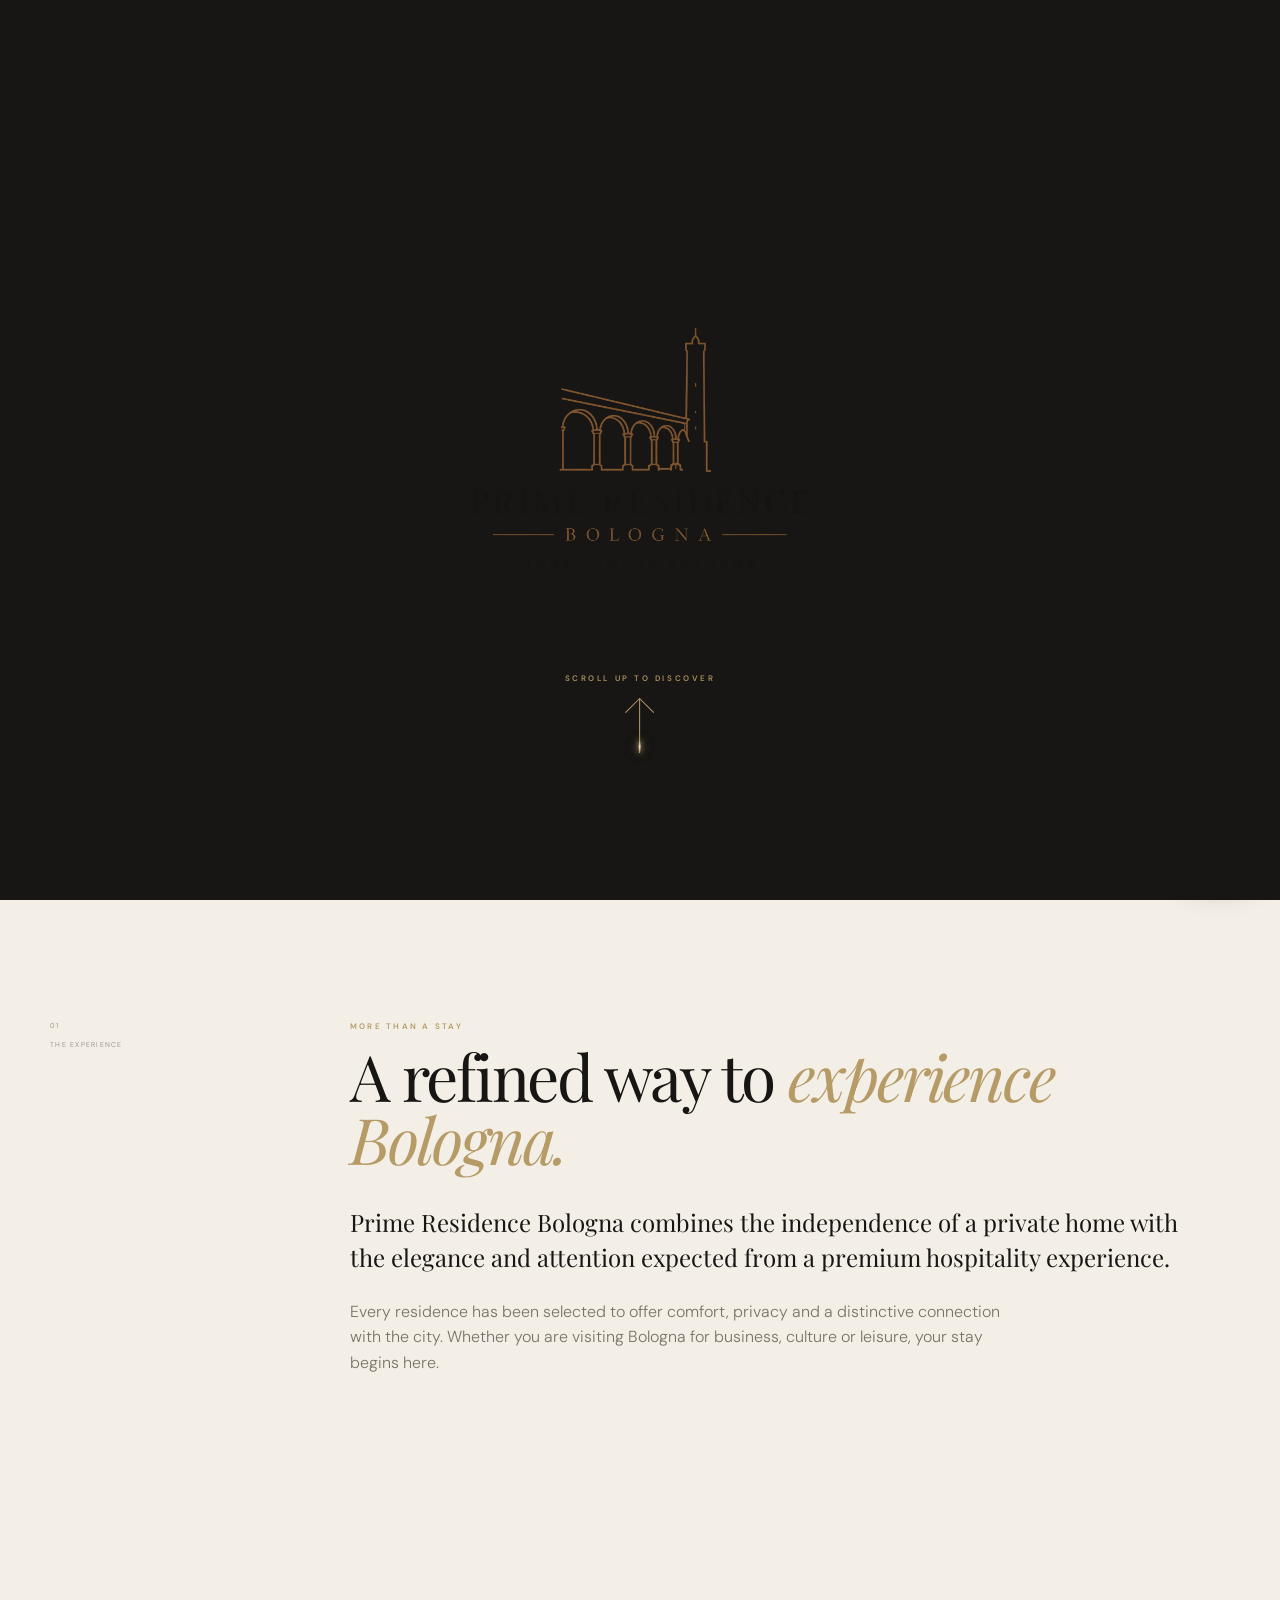
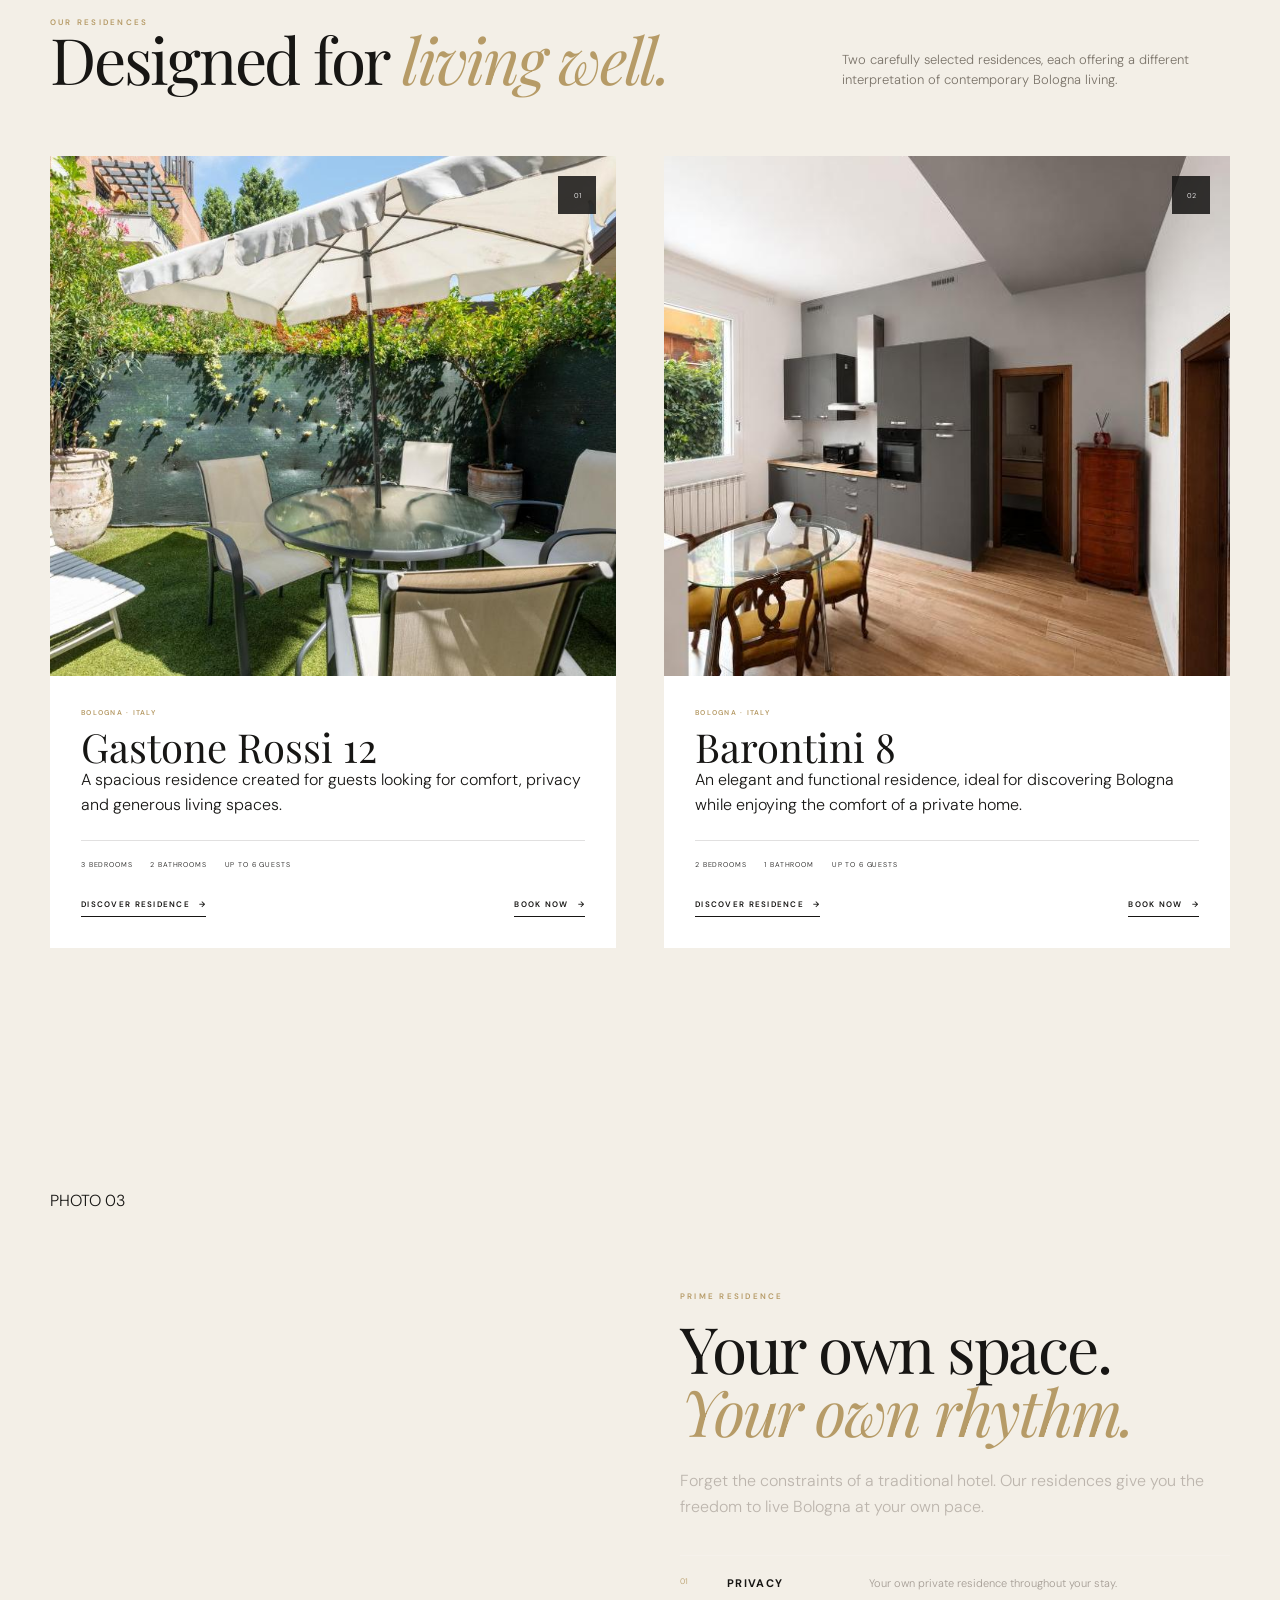
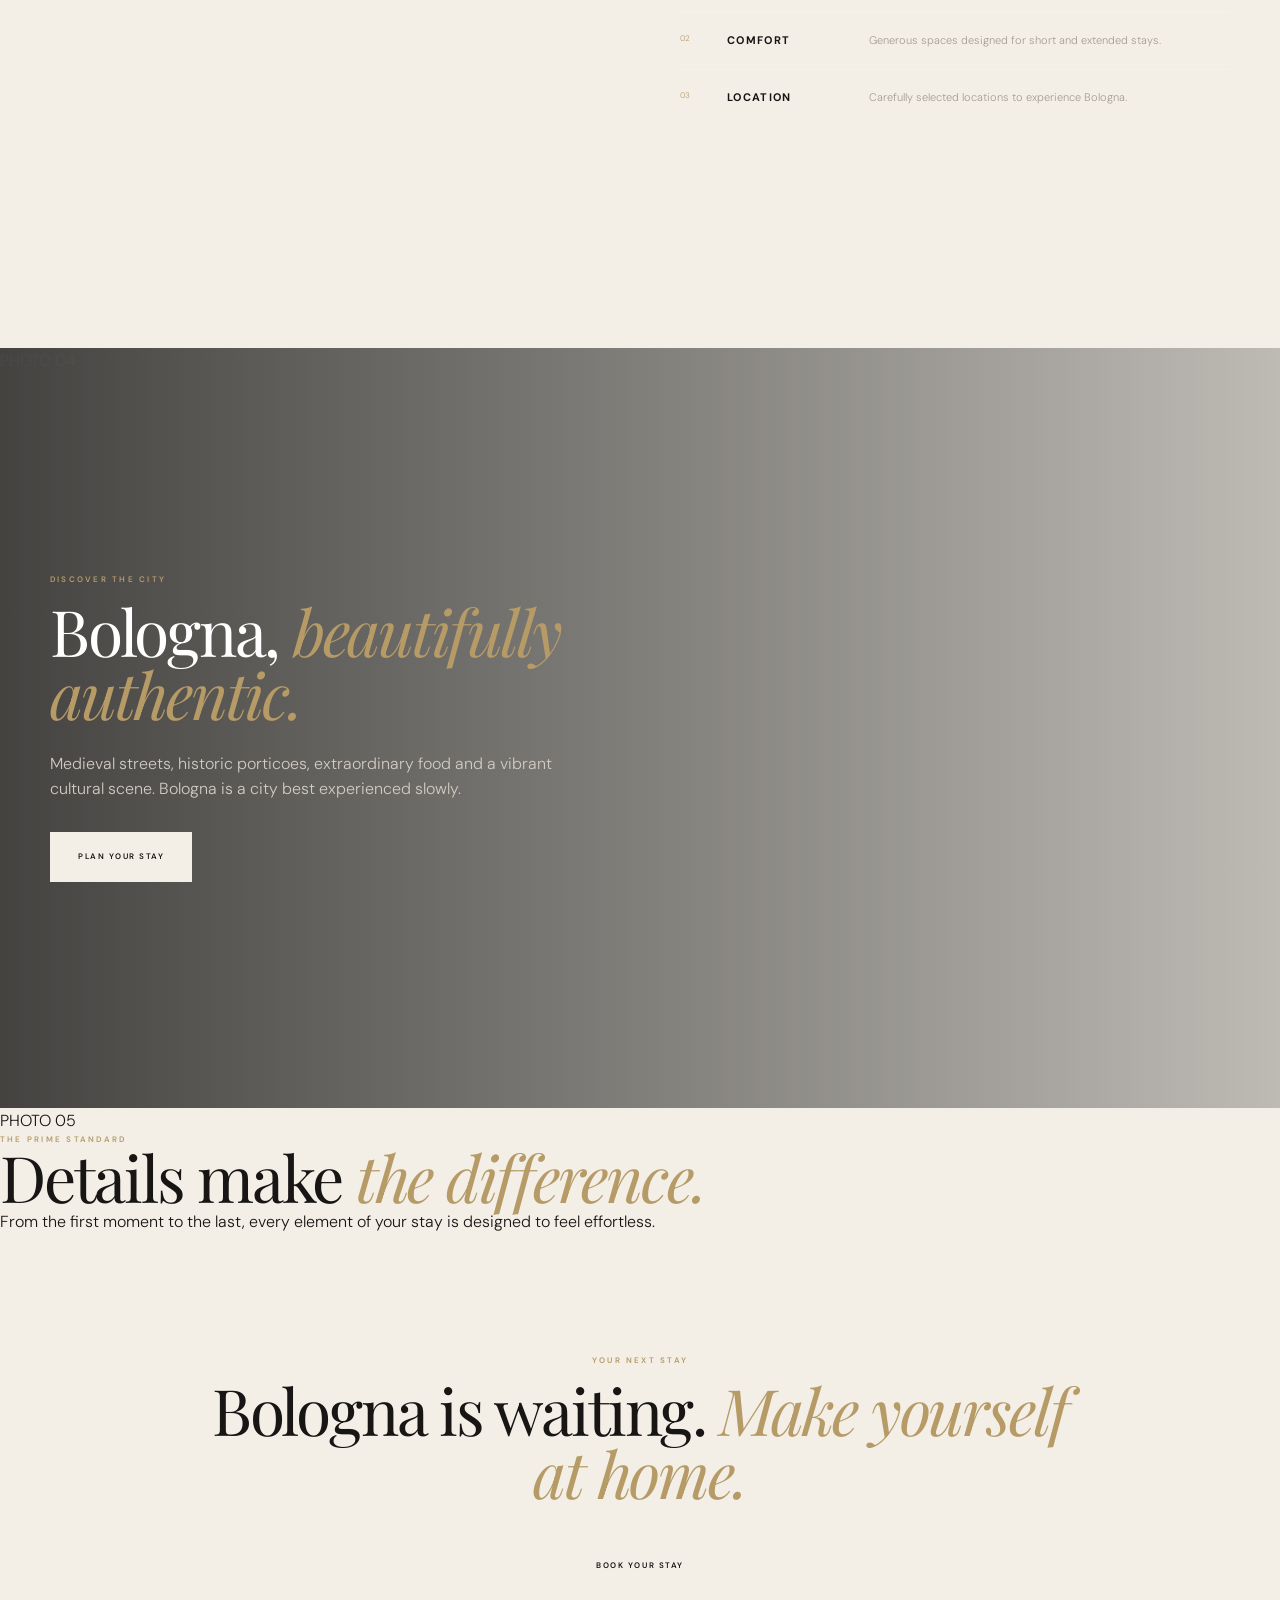
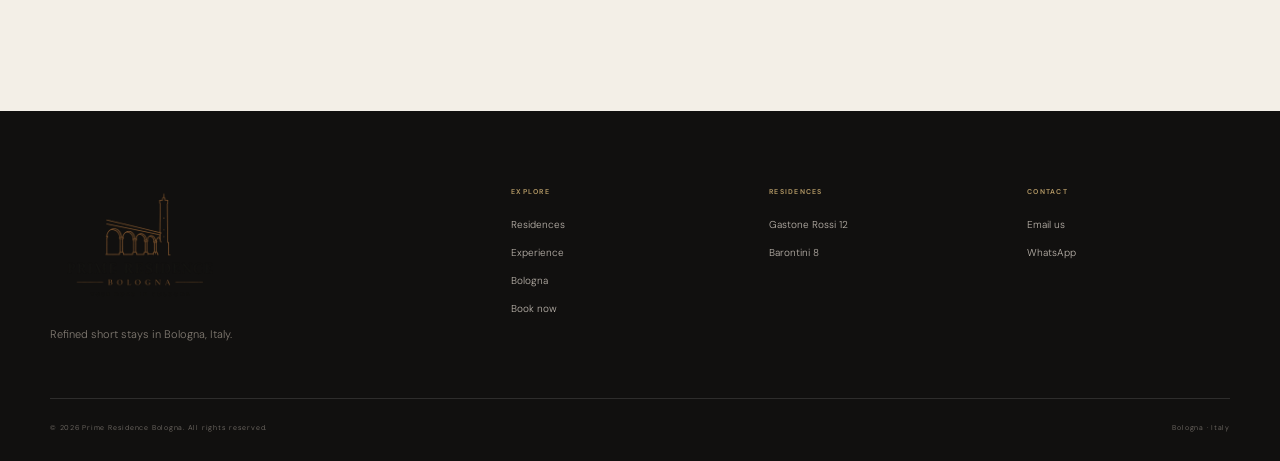
==== commit 26269d18: "Update index.html" ====
--- a/index.html
+++ b/index.html
@@ -15,7 +15,7 @@
 <style>
 
     /* =====================================================
-       LOADER â€” SCROLL UP TO DISCOVER
+       LOADER &mdash; SCROLL UP TO DISCOVER
     ====================================================== */
 
     .loader-scroll-hint{
@@ -394,7 +394,7 @@
 <!-- GASTONE ROSSI -->
 <article class="residence-card reveal">
 <a class="residence-image" href="gastone-rossi-12.html">
-<img alt="Gastone Rossi 12 â€” private garden" class="residence-photo" decoding="async" loading="lazy" src="images/gastone-rossi-12/30.jpg"/>
+<img alt="Gastone Rossi 12 &mdash; private garden" class="residence-photo" decoding="async" loading="lazy" src="images/gastone-rossi-12/30.jpg"/>
 <div class="residence-number">
                 01
               </div>
@@ -402,7 +402,7 @@
 <div class="residence-info">
 <div>
 <p class="residence-location">
-                  BOLOGNA Â· ITALY
+                  BOLOGNA &middot; ITALY
                 </p>
 <h3>
                   Gastone Rossi 12
@@ -431,13 +431,13 @@
 
                   Discover residence
 
-                  <span>â†’</span>
+                  <span>&rarr;</span>
 </a>
 <a class="text-link" href="booking.html">
 
                   Book now
 
-                  <span>â†’</span>
+                  <span>&rarr;</span>
 </a>
 </div>
 </div>
@@ -445,7 +445,7 @@
 <!-- BARONTINI -->
 <article class="residence-card reveal">
 <a class="residence-image" href="barontini-8.html">
-<img alt="Barontini 8 â€” kitchen and dining area" class="residence-photo" decoding="async" loading="lazy" src="images/barontini-8/13.jpg"/>
+<img alt="Barontini 8 &mdash; kitchen and dining area" class="residence-photo" decoding="async" loading="lazy" src="images/barontini-8/13.jpg"/>
 <div class="residence-number">
                 02
               </div>
@@ -453,7 +453,7 @@
 <div class="residence-info">
 <div>
 <p class="residence-location">
-                  BOLOGNA Â· ITALY
+                  BOLOGNA &middot; ITALY
                 </p>
 <h3>
                   Barontini 8
@@ -482,13 +482,13 @@
 
                   Discover residence
 
-                  <span>â†’</span>
+                  <span>&rarr;</span>
 </a>
 <a class="text-link" href="booking.html">
 
                   Book now
 
-                  <span>â†’</span>
+                  <span>&rarr;</span>
 </a>
 </div>
 </div>
@@ -716,13 +716,13 @@
 <div class="footer-bottom">
 <p>
 
-          Â© <span id="year"></span>
+          &copy; <span id="year"></span>
           Prime Residence Bologna.
           All rights reserved.
 
         </p>
 <p>
-          Bologna Â· Italy
+          Bologna &middot; Italy
         </p>
 </div>
 </div>
@@ -746,11 +746,11 @@
           </small>
 </span>
 <span class="assistant-prompt-arrow">
-          â†’
+          &rarr;
         </span>
 </button>
 <button aria-label="Close assistant suggestion" class="assistant-prompt-close" type="button">
-        Ã—
+        &times;
       </button>
 </div>
 <button aria-expanded="false" aria-label="Open Prime Residence Assistant" class="prime-assistant-launcher" type="button">
@@ -773,7 +773,7 @@
 </div>
 </div>
 <button aria-label="Close Prime Residence Assistant" class="prime-assistant-close" type="button">
-          Ã—
+          &times;
         </button>
 </div>
 <div aria-live="polite" class="prime-assistant-messages">
@@ -810,7 +810,7 @@
         </label>
 <input class="prime-assistant-input" id="primeAssistantInput" maxlength="250" placeholder="Ask about Prime Residence Bologna..." type="text"/>
 <button aria-label="Send message" class="prime-assistant-send" type="submit">
-          â†’
+          &rarr;
         </button>
 </form>
 <div class="prime-assistant-contact">
@@ -819,10 +819,10 @@
         </span>
 <div>
 <a href="https://wa.me/393917055625" rel="noopener noreferrer" target="_blank">
-            WHATSAPP â†—
+            WHATSAPP &#8599;
           </a>
 <a href="mailto:vittoriolandi005@gmail.com">
-            EMAIL â†—
+            EMAIL &#8599;
           </a>
 </div>
 </div>
